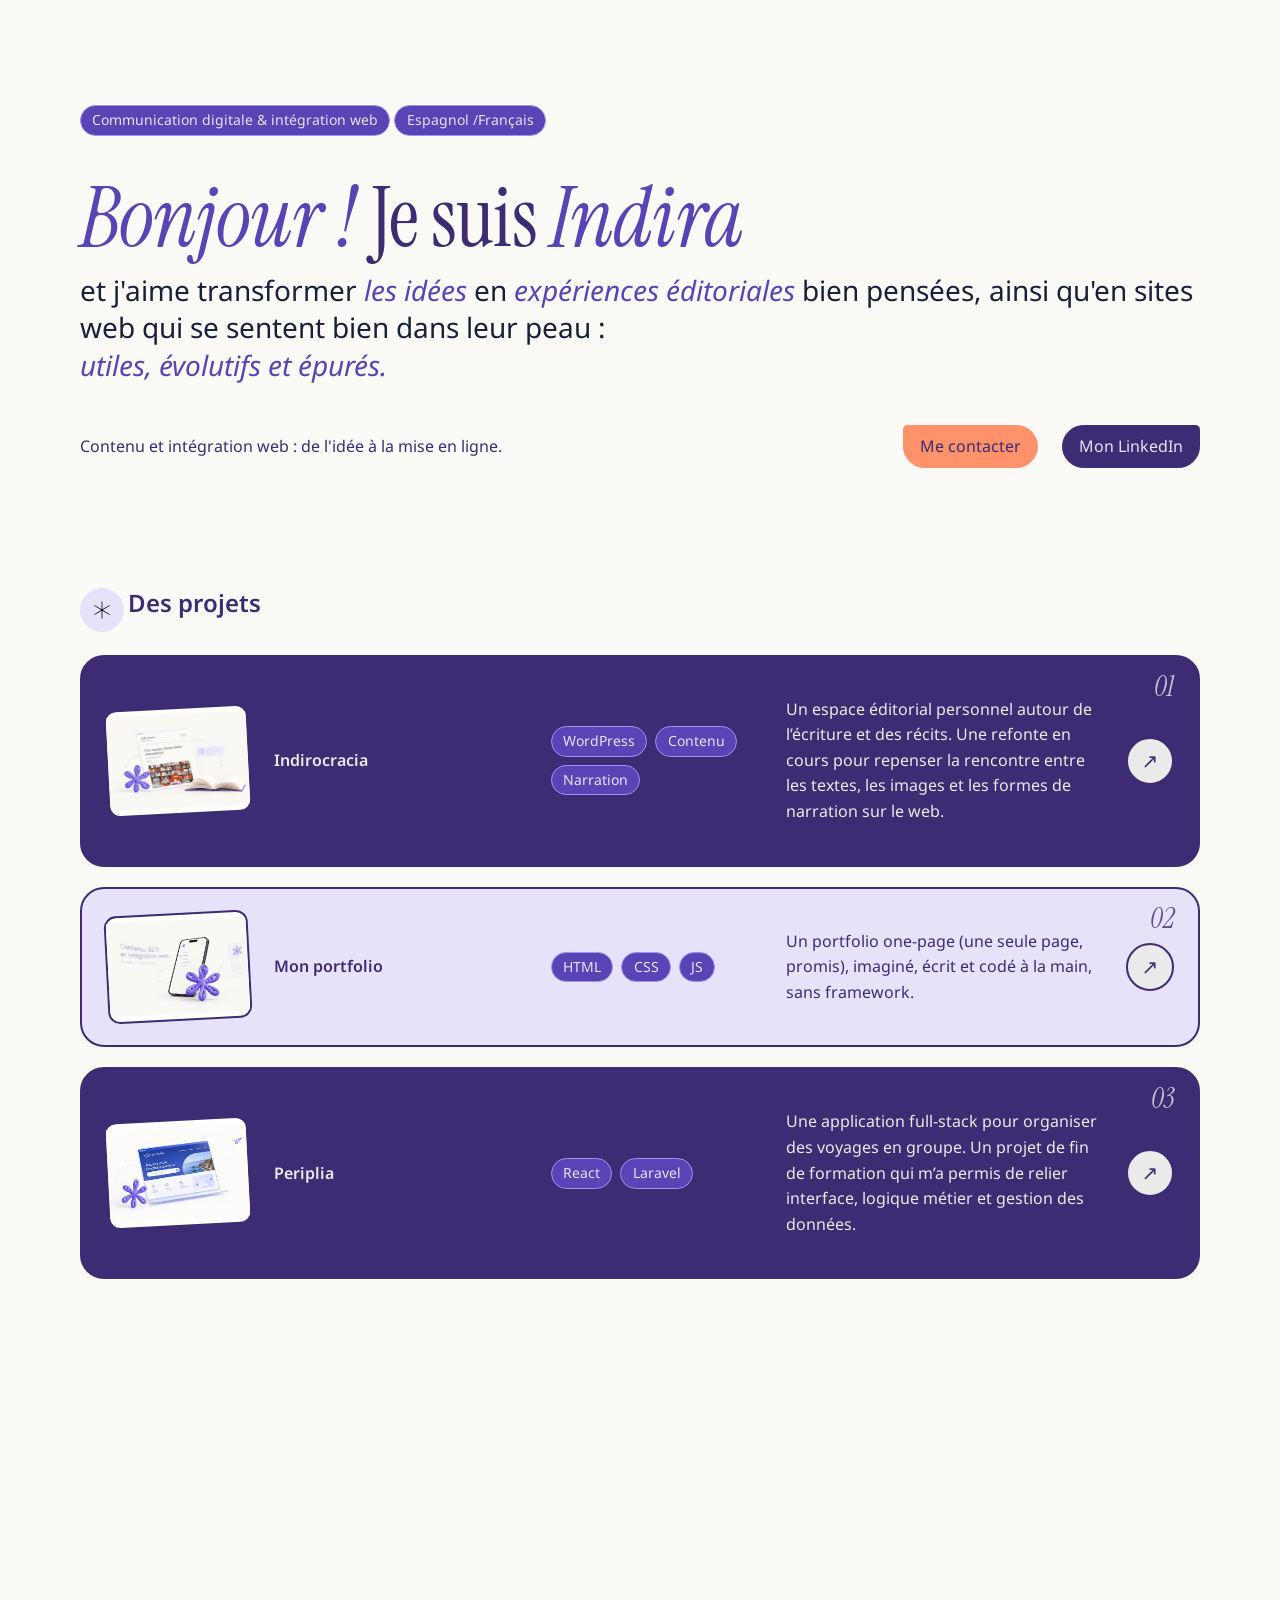
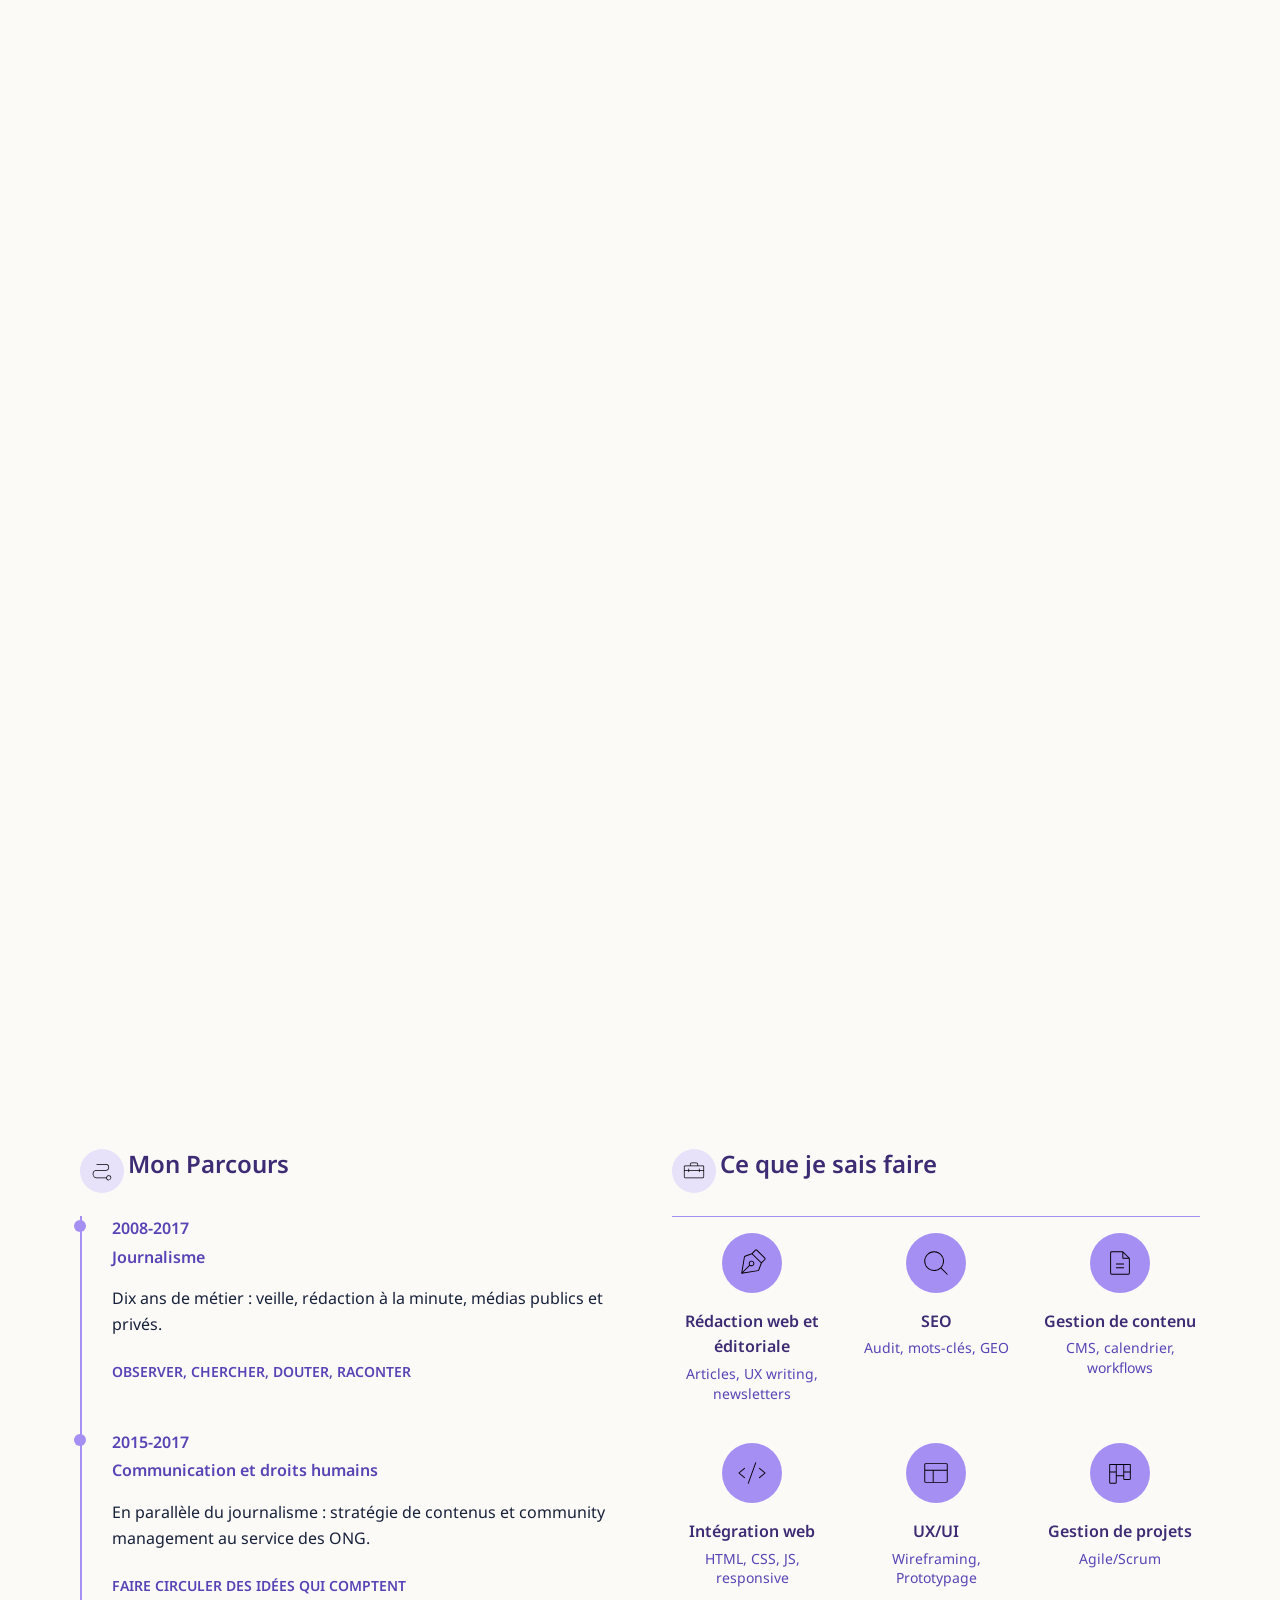
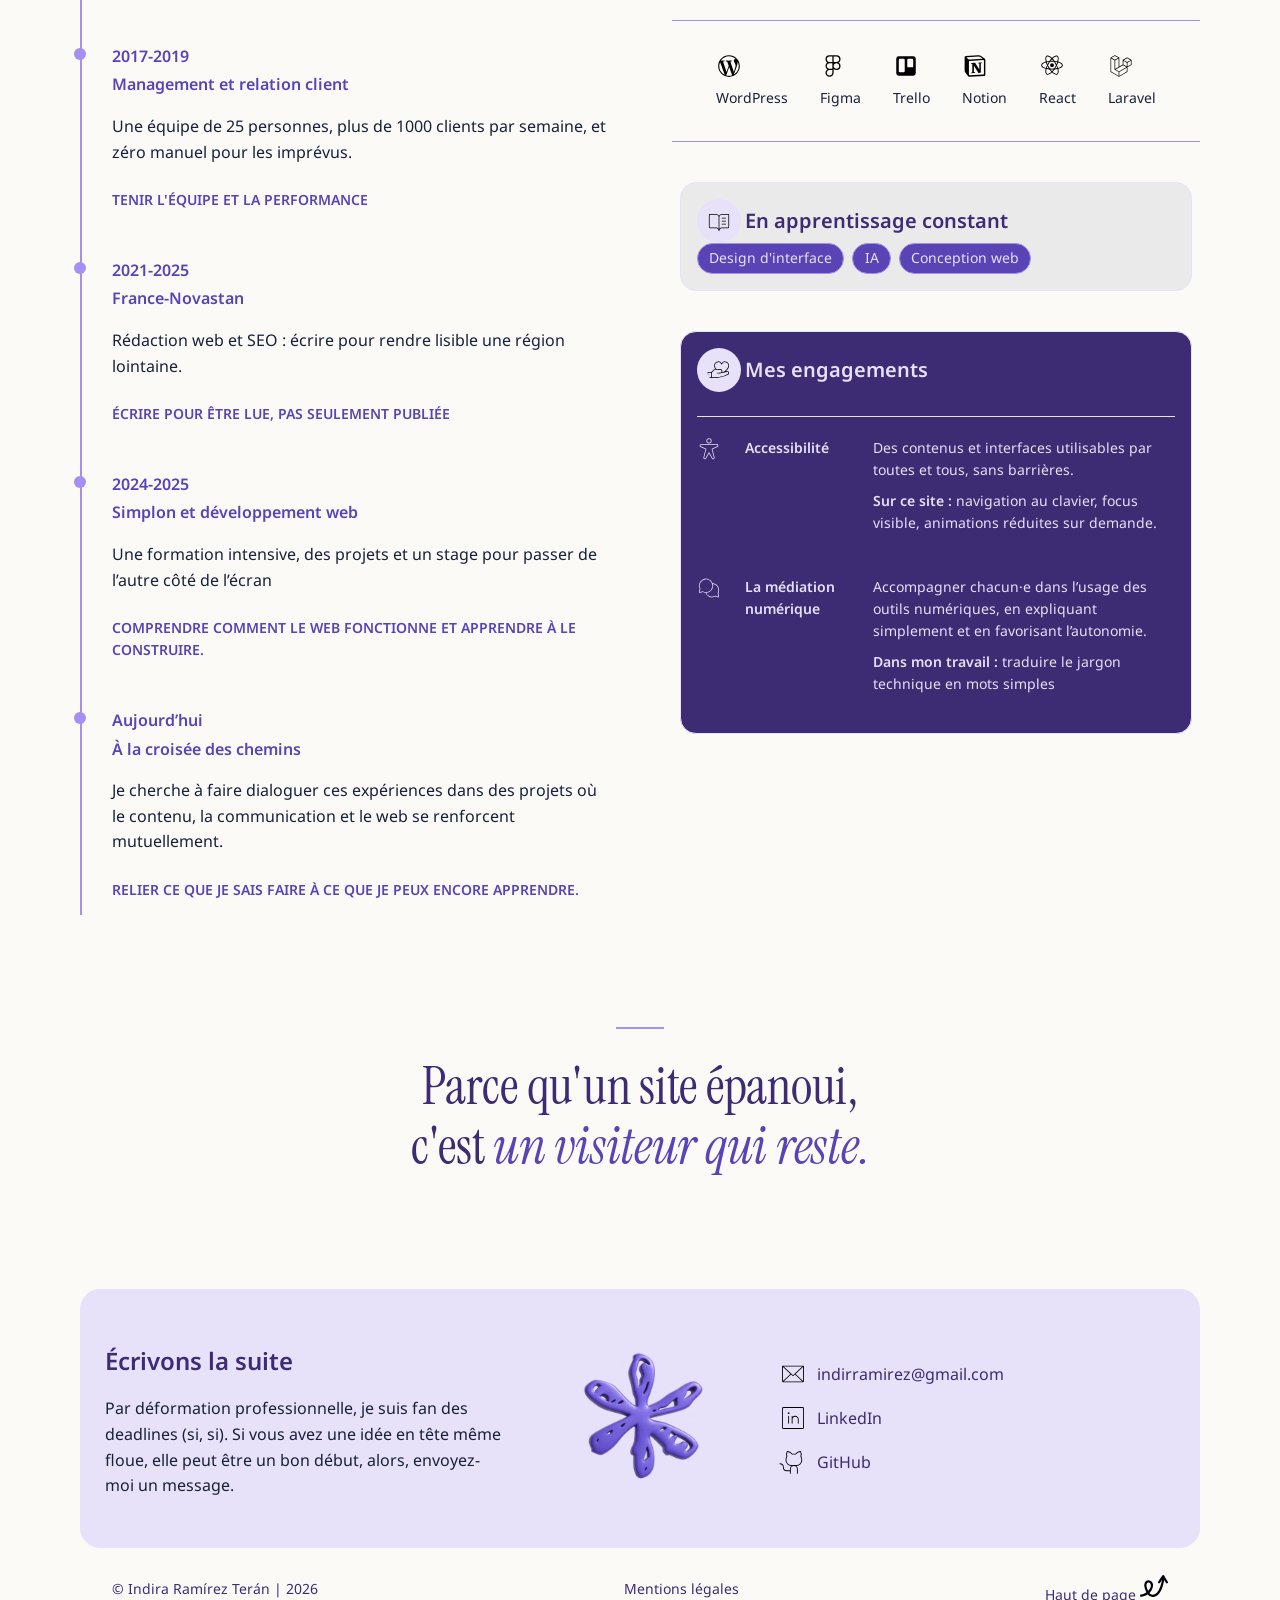
==== index.html @ 5dcb1e8c ":fix:hero content" ====
<!doctype html>
<html lang="fr">
  <head>
    <meta charset="UTF-8" />
    <meta name="viewport" content="width=device-width, initial-scale=1.0" />
    <meta
      name="description"
      content="Indira Ramírez Terán — rédactrice web, SEO et intégration web. Contenu, communication digitale et sites accessibles, en français et espagnol."
    />
    <link
      rel="canonical"
      href="https://indiramirez.fr/"
    />
    <meta property="og:type" content="website" />
    <meta property="og:site_name" content="Indira Ramírez Terán" />
    <meta property="og:title" content="Indira Ramírez Terán - Portfolio" />
    <meta
      property="og:description"
      content="Contenu et intégration web, de l'idée à la mise en ligne"
    />
    <meta
      property="og:url"
      content="https://indiramirez.fr/"/>
    <title>Indira Ramírez Terán — Contenu web, SEO et intégration</title>
    <link rel="icon" href="assets/images/favicon.png" type="image/png" />
    <link rel="stylesheet" href="css/style.css" />
    <link rel="preload" href="assets/font/instrument-serif/instrument-serif-latin-regular.woff2" as="font" type="font/woff2" crossorigin />
    <meta
      property="og:image"
      content="https://indiramirez.fr/assets/images/og-image.png"
    />
    <meta property="og:image:width" content="1200" />
    <meta property="og:image:height" content="630" />
    <meta name="twitter:card" content="summary_large_image" />
    <meta property="og:locale" content="fr_FR"/>
    <meta name="twitter:title" content="Indira Ramírez Terán - Portfolio" />
    <meta name="color-scheme" content="light dark" />
    <script type="application/ld+json">
      {
        "@context": "https://schema.org",
        "@type": "Person", 
        "name": "Indira Ramírez Terán", 
        "url": "https://indiramirez.fr/",
        "jobTitle": "Communication digitale, intégration web", 
        "knowsLanguage": ["fr", "es", "en"],
        "sameAs":[ "https://www.linkedin.com/in/indira-ramirez-teran/",
          "https://github.com/Inditxtlab"
        ]
      }
    </script>
    <script>
      document.documentElement.classList.add("js");
      try {
        var t = localStorage.getItem("theme");
        if (
          t === "dark" ||
          (!t && matchMedia("(prefers-color-scheme: dark)").matches)
        ) {
          document.documentElement.setAttribute("data-theme", "dark");
        }
      } catch (e) {}
    </script>
  </head>
  <body id="body">
    <div class="scroll-progress" aria-hidden="true"></div>
    <header class="site-header" id="accueil">
      <a class="site-header__name" href="#accueil">
        <img
          class="site-header__avatar"
          src="assets/images/photoprofil.webp"
          alt=""
          width="48"
          height="48"
        />
        <span class="site-header__brand">Indira Ramírez Terán</span></a
      >
      <nav class="main-nav" aria-label="Navigation principale">
        <ul class="main-nav__list">
          <li><a href="#projects">Projets</a></li>
          <li><a href="#apropos">À propos</a></li>
          <li><a href="#parcours">Parcours</a></li>
          <li><a href="#contact">Contact</a></li>
          <li>
            <a
              class="btn-outline"
              href="assets/documents/indiraramirezterancv.pdf"
              download
              >Télécharger mon CV</a
            >
          </li>
          <li>
            <button
              id="theme-toggle"
              class="btn-outline"
              aria-label="Passer au mode sombre"
            >
              🌙
            </button>
          </li>
        </ul>
      </nav>
    </header>
    <main>
      <section class="hero">
        <span class="tag">Communication digitale &amp; intégration web</span>
        <span class="tag"> Espagnol /Français</span>
        <h1 class="hero__title">
  <span class="hero__name"><span class="relief">Bonjour&nbsp;!</span> Je suis
  <span class="relief">Indira</span></span><span class="hero__rest"> et j'aime transformer
  <span class="relief">les idées</span> en
  <span class="relief">expériences éditoriales</span> bien pensées,
  ainsi qu'en sites web qui se sentent bien dans leur peau&nbsp;: <br />
  <span class="relief">utiles, évolutifs et épurés.</span></span>
</h1>
        <div class="hero__intro">
          <div class="hero__texts">
           <p class="hero__subtitle">
            Contenu et intégration web : de l'idée à la mise en ligne.</p>
           </div>
          <div class="btn-block">
            <a class="btn-outline" href="#contact">Me contacter</a>
            <a
              class="btn-primary"
              href="https://www.linkedin.com/in/indira-ramirez-teran/"
              target="_blank"
              rel="noopener"
              aria-label="Me contacter sur LinkedIn"
              >Mon LinkedIn</a>
              </div>
        </div>
      </section>
      <section id="projects" class="projects">
        <div class="section-heading">
          <img class="icon" src="assets/icons/asterisk-thin.svg" alt="" />
          <h2 class="project-title">Des projets</h2>
        </div>
        <ol class="project-list">
          <li class="project-row">
            <img
              class="project-row__image"
              src="assets/images/img_project.webp"
              alt="Page d'accueil d'Indirocracia"
              width="320"
              height="240"
              loading="lazy"
            />
            <h3 class="project-row__title">Indirocracia</h3>
            <div class="tag-list">
              <span class="tag">WordPress</span> <span class="tag">Contenu</span
              ><span class="tag">Narration</span>
            </div>
            <p class="project-row__text">
             Un espace éditorial personnel autour de l’écriture et des récits. Une refonte en cours pour repenser la rencontre entre les textes, les images et les formes de narration sur le web.
            </p>
            <a
              class="project-row__link"
              href="https://indirocracia.wordpress.com/"
              target="_blank"
              rel="noopener"
              aria-label="Visiter le blog Indirocracia dans un nouvel onglet"
              title="Visiter le blog Indirocracia"
              >↗</a
            >
          </li>
          <li class="project-row">
            <img
              class="project-row__image"
              src="assets/images/monportfolio.webp"
              alt="Page d'accueil de mon portfolio"
              width="320"
              height="240"
              loading="lazy"
            />
            <h3 class="project-row__title">
              Mon portfolio
            </h3>

            <div class="tag-list">
              <span class="tag">HTML</span>
              <span class="tag">CSS</span>
              <span class="tag">JS</span>
            </div>
            <p class="project-row__text">
            Un portfolio one-page (une seule page, promis), imaginé, écrit et codé à la main, sans framework.
            </p>
            <a
              class="project-row__link"
              href="https://github.com/Inditxtlab/txtlab-portfolio"
              target="_blank"
              rel="noopener"
              aria-label="Voir le code du projet Mon portfolio"
              title="Voir code"
              >↗</a
            >
          </li>
          <li class="project-row">
            <img
              class="project-row__image"
              src="assets/images/periplia.webp"
              alt="Projet fullstack : Periplia, gestion de voyages en groupe"
              width="320"
              height="240"
              loading="lazy"
            />
            <h3 class="project-row__title">Periplia</h3>
            <div class="tag-list">
              <span class="tag">React</span><span class="tag">Laravel</span>
            </div>
            <p class="project-row__text">
  Une application full-stack pour organiser des voyages en groupe. Un projet de fin de formation qui m’a permis de relier interface, logique métier et gestion des données.
            </p>
            <a
              class="project-row__link"
              href="https://github.com/Inditxtlab/periplia_projet"
              target="_blank"
              rel="noopener"
              aria-label="Voir le code du projet Periplia"
              title="Voir code"
              >↗</a
            >
          </li>
        </ol>
      </section>
<section id="apropos" class="about" aria-labelledby="about-title">
  <div class="about__sticky">
    <div class="about-text">
      <h2 class="about__title" id="about-title">
        Je fais le <span class="about__accent">pont</span> entre le contenu
        et la tech
      </h2>
      <p>
        De formation journaliste, après la rédaction et la communication, je
        me suis formée au développement web pour comprendre ce qui se passe
        derrière l'écran. Aujourd'hui, je m'occupe de tout ce qui vit en
        ligne dans votre projet : texte, pages, calendrier, publication.
      </p>
      <p>Bref, écrire clair, construire propre, rendre accessible.</p>
      <p>
        L'espagnol est ma langue maternelle, je rédige et travaille aussi en
        français et j'ai une compréhension professionnelle de l'anglais.
      </p>
      <span class="tag">Disponible en CDI, CDD ou en freelance</span>
    </div>

    <div class="about__media">
      <img
        src="assets/images/aboutphoto.webp"
        alt="Indira Ramírez Terán"
      />
    </div>
  </div>
</section>
      <div class="resume-layout">
        <section id="parcours" class="resume">
          <div class="section-heading">
            <img class="icon" src="assets/icons/path-thin.svg" alt="" />
            <h2 class="resume-title">Mon Parcours</h2>
          </div>
          <div class="timeline">
            <article class="timeline__item">
              <span class="timeline__date">2008-2017</span>
              <h3>Journalisme</h3>
              <p>
                Dix ans de métier : veille, rédaction à la minute, médias
                publics et privés.
              </p>
              <p class="timeline__summary">
                Observer, chercher, douter, raconter
              </p>
            </article>
            <article class="timeline__item">
              <span class="timeline__date">2015-2017</span>
              <h3>Communication et droits humains</h3>
              <p>
                En parallèle du journalisme : stratégie de contenus et community
                management au service des ONG.
              </p>
              <p class="timeline__summary">
                Faire circuler des idées qui comptent
              </p>
            </article>
            <article class="timeline__item">
              <span class="timeline__date">2017-2019</span>
              <h3>Management et relation client</h3>
              <p>
                Une équipe de 25 personnes, plus de 1000 clients par semaine, et
                zéro manuel pour les imprévus.
              </p>
              <p class="timeline__summary">Tenir l'équipe et la performance</p>
            </article>
            <article class="timeline__item">
              <span class="timeline__date">2021-2025</span>
              <h3>France-Novastan</h3>
              <p>
                Rédaction web et SEO : écrire pour rendre lisible une région
                lointaine.
              </p>
              <p class="timeline__summary">
                Écrire pour être lue, pas seulement publiée
              </p>
            </article>
            <article class="timeline__item">
              <span class="timeline__date">2024-2025</span>
              <h3>Simplon et développement web</h3>
              <p> Une formation intensive, des projets et un stage pour passer de l’autre côté de l’écran </p>
              <p class="timeline__summary">
               Comprendre comment le web fonctionne et apprendre à le construire.
              </p>
            </article>
            <article class="timeline__item">
              <span class="timeline__date">Aujourd’hui</span>
              <h3>À la croisée des chemins</h3>
              <p>
               Je cherche à faire dialoguer ces expériences dans des projets où le contenu, la communication et le web se renforcent mutuellement.
              </p>
              <p class="timeline__summary">
              Relier ce que je sais faire à ce que je peux encore apprendre.
              </p>
            </article>
          </div>
        </section>
        <section class="skills">
          <div class="section-heading">
            <img class="icon" src="assets/icons/toolbox-thin.svg" alt="" />
            <h2 class="skills-title">Ce que je sais faire</h2>
          </div>
          <div class="skills__grid">
            <div class="skill">
              <div class="skill__icon">
                <img src="assets/icons/pen-nib-thin.svg" alt="" />
              </div>
              <h3>Rédaction web et éditoriale</h3>
              <p class="skill__desc">Articles, UX writing, newsletters</p>
            </div>
            <div class="skill">
              <div class="skill__icon">
                <img src="assets/icons/magnifying-glass-thin.svg" alt="" />
              </div>
              <h3>SEO</h3>
              <p class="skill__desc">Audit, mots-clés, GEO</p>
            </div>
            <div class="skill">
              <div class="skill__icon">
                <img src="assets/icons/file-text-thin.svg" alt="" />
              </div>
              <h3>Gestion de contenu</h3>
              <p class="skill__desc">CMS, calendrier, workflows</p>
            </div>
            <div class="skill">
              <div class="skill__icon">
                <img src="assets/icons/code-thin.svg" alt="" />
              </div>
              <h3>Intégration web</h3>
              <p class="skill__desc">HTML, CSS, JS, responsive</p>
            </div>
            <div class="skill">
              <div class="skill__icon">
                <img src="assets/icons/layout-thin.svg" alt="" />
              </div>
              <h3>UX/UI</h3>
              <p class="skill__desc">Wireframing, Prototypage</p>
            </div>
            <div class="skill">
              <div class="skill__icon">
                <img src="assets/icons/kanban-thin.svg" alt="" />
              </div>
              <h3>Gestion de projets</h3>
              <p class="skill__desc">Agile/Scrum</p>
            </div>
          </div>
          <div class="tools-box">
            <div class="tool">
              <img src="assets/icons/bxl--wordpress.svg" alt="" />WordPress
            </div>
            <div class="tool">
              <img src="assets/icons/bxl--figma.svg" alt="" />Figma
            </div>
            <div class="tool">
              <img src="assets/icons/bxl--trello.svg" alt="" />Trello
            </div>
            <div class="tool">
              <img src="assets/icons/bxl--notion.svg" alt="" />Notion
            </div>
            <div class="tool">
              <img src="assets/icons/bxl--react.svg" alt="" />React
            </div>
            <div class="tool">
              <img src="assets/icons/bxl--laravel.svg" alt="" />Laravel
            </div>
          </div>
          <div class="commitment-section">
            <div class="card-neutral">
              <div class="section-heading">
                <img
                  class="icon"
                  src="assets/icons/book-open-text-thin.svg"
                  alt=""
                />
                <h3>En apprentissage constant</h3>
              </div>
              <div class="tag-list">
                <span class="tag">Design d'interface</span>
                <span class="tag">IA</span>
                <span class="tag">Conception web</span>
              </div>
            </div>
            <div class="card-accent">
              <div class="section-heading">
                <img
                  class="icon"
                  src="assets/icons/hand-heart-thin.svg"
                  alt=""
                />
                <h3 class="commitments-title">Mes engagements</h3>
              </div>
              <ul class="commitments__list">
                <li class="commitment">
                  <span
                    class="commitment__icon commitment__icon--accessibility"
                    aria-hidden="true"
                  ></span>
                  <h4 class="commitment__title">Accessibilité</h4>
                  <div class="commitment__body">
                    <p class="commitment__text">
                      Des contenus et interfaces utilisables par toutes et tous,
                      sans barrières.
                    </p>
                    <p class="commitment__proof">
                      <strong>Sur ce site :</strong> navigation au clavier,
                      focus visible, animations réduites sur demande.
                    </p>
                  </div>
                </li>

                <li class="commitment">
                  <span
                    class="commitment__icon commitment__icon--mediation"
                    aria-hidden="true"
                  ></span>
                  <h4 class="commitment__title">La médiation numérique</h4>
                  <div class="commitment__body">
                    <p class="commitment__text">
                      Accompagner chacun·e dans l’usage des outils numériques,
                      en expliquant simplement et en favorisant l’autonomie.
                    </p>
                    <p class="commitment__proof">
                      <strong>Dans mon travail :</strong> traduire le jargon
                      technique en mots simples
                    </p>
                  </div>
                </li>
              </ul>
            </div>
          </div>
        </section>
      </div>
      <section class="closing" aria-label="Conviction">
  <p class="closing__quote">
    Parce qu'un site épanoui, c'est
    <em class="relief">un visiteur qui reste.</em>
  </p>
</section>
      <section id="contact" class="contact">
        <div class="contact__intro">
          <h2 class="contact__title">Écrivons la suite</h2>
          <p class="contact__description">
            Par déformation professionnelle, je suis fan des deadlines (si, si). Si vous avez une idée en tête même floue, elle peut être un bon début, alors, envoyez-moi un message.
          </p>
        </div>
   <div class="logo-wrapper">
  <img src="assets/images/logo3d.webp" alt="Indira Ramírez Terán" class="main-logo" />
  <div class="skill-tag tag-1">😀</div>
  <div class="skill-tag tag-2">✨</div>
  <div class="skill-tag tag-3">🧶</div>
  <div class="skill-tag tag-4">📚</div>
  <div class="skill-tag tag-5">🌞</div>
  <div class="skill-tag tag-6">✍🏽</div>
</div>
        <ul class="contact__links social-links">
          <li class="social-links__item">
            <img class="icon" src="assets/icons/envelope-thin.svg" alt="" /><a
              href="mailto:indirramirez@gmail.com"
              >indirramirez@gmail.com</a
            >
          </li>
          <li class="social-links__item">
            <img
              class="icon"
              src="assets/icons/linkedin-logo-thin.svg"
              alt=""
            /><a
              href="https://www.linkedin.com/in/indira-ramirez-teran/"
              target="_blank"
              rel="noopener"
              >LinkedIn</a
            >
          </li>
          <li class="social-links__item">
            <img
              class="icon"
              src="assets/icons/github-logo-thin.svg"
              alt=""
            /><a
              href="https://github.com/Inditxtlab"
              target="_blank"
              rel="noopener"
              >GitHub</a
            >
          </li>
        </ul>
      </section>
    </main>
    <footer class="site-footer">
      <p class="site-footer__copyright">
        © Indira Ramírez Terán | <span id="year">2026</span>
      </p>
      <a
        class="site-footer__copyright site-footer__legal"
        href="#mentions-modal"
        data-open-mentions
        >Mentions légales</a
      >
      <a href="#body" class="site-footer__top-link">
        <span class="back-to-top__text">Haut de page</span>
        <img class="icon" src="assets/icons/undraw_fun-arrow.svg" alt="" />
      </a>
    </footer>
    <div
      id="mentions-modal"
      class="modal"
      hidden
      role="dialog"
      aria-modal="true"
      aria-labelledby="mentions-title"
    >
      <div class="modal__content">
        <h2 id="mentions-title">Mentions légales</h2>
        <p><strong>Éditeur :</strong> Indira Ramírez Terán</p>
        <p><strong>Contact :</strong> indirramirez@gmail.com</p>
        <p>
          <strong>Hébergement :</strong> GitHub Pages (GitHub Inc., 88 Colin P.
          Kelly Jr Street, San Francisco, CA 94107, États-Unis)
        </p>
        <p>
          <strong>Données personnelles :</strong> ce site ne collecte aucune
          donnée personnelle. Si vous m'écrivez par e-mail, votre adresse est
          utilisée uniquement pour vous répondre.
        </p>
        <p>
          <strong>Cookies :</strong> Ce site n'utilise pas de cookies de suivi.
        </p>
        <p>
          <strong>Stockage local :</strong> le bouton de mode sombre enregistre
          votre préférence d'affichage (clair ou sombre) dans le stockage local
          de votre navigateur. Cette information reste sur votre appareil, n'est
          jamais transmise et ne sert à aucun suivi.
        </p>
        <button id="mentions-close" class="btn-outline">Fermer</button>
      </div>
    </div>
    <script src="js/main.js" defer></script>
  </body>
</html>
---- css/style.css ----
@font-face {
  font-family: "Noto Sans";
  src: url("../assets/font/noto-sans-v42-latin/noto-sans-v42-latin-regular.woff2")
    format("woff2");
  font-weight: 400;
  font-style: normal;
  font-display: swap;
}
@font-face {
  font-family: "Noto Sans";
  src: url("../assets/font/noto-sans-v42-latin/noto-sans-v42-latin-600.woff2")
    format("woff2");
  font-weight: 600;
  font-style: normal;
  font-display: swap;
}

@font-face {
  font-family: "Noto Sans";
  src: url("../assets/font/noto-sans-v42-latin-italic/noto-sans-v42-latin-italic.woff2")
    format("woff2");
  font-weight: 400;
  font-style: italic;
  font-display: swap;
}

@font-face {
  font-family: "Instrument Serif";
  src: url("../assets/font/instrument-serif/instrument-serif-latin-regular.woff2") format("woff2");
  font-weight: 400;
  font-style: normal;
  font-display: swap;
}
@font-face {
  font-family: "Instrument Serif";
  src: url("../assets/font/instrument-serif/instrument-serif-latin-italic.woff2") format("woff2");
  font-weight: 400;
  font-style: italic;
  font-display: swap;
}
:root {
  --violet-900: #3d2b73;
  --violet-700: #5a43b5;
  --violet-500: #a58ff2;
  --violet-100: #e8e1fa;
  --bg: #fbfaf7;
  --text: #17213a;
  --grey: #eaeaea;
  --radius: 10px;
  --shadow: 0 8px 24px rgb(61 43 115 / 0.15);
  --font-main: "Noto Sans", system-ui, sans-serif;
}
:root {
  color-scheme: light;
}
[data-theme="dark"] {
  color-scheme: dark;
}
*,
*::before,
*::after {
  box-sizing: border-box;
}

h2 {
  font-size: clamp(1.25rem, 2.5vw, 1.5rem);
  color: var(--violet-900);
}

h3 {
  font-size: clamp(1.5rem, 2.5vw, 1.75rem);
  color: var(--violet-900);
}
p {
  font-size: 1rem;
}

@media (prefers-reduced-motion: reduce) {
  html {
    scroll-behavior: auto;
  }
  *,
  *::before,
  *::after {
    animation-duration: 0.01ms !important;
    animation-iteration-count: 1 !important;
    transition-duration: 0.01ms !important;
    transition-delay: 0ms !important;
  }
  .hero,
  .project-row,
  .timeline__item,
  .card-neutral,
  .card-accent {
    opacity: 1 !important;
    transform: none !important;
  }
}
a:focus-visible,
button:focus-visible,
input:focus-visible,
textarea:focus-visible {
  outline: 2px solid var(--violet-900);
  outline-offset: 3px;
}
body {
  margin: 0;
  width: min(100% - 2rem, 70rem);
  margin-inline: auto;
  font-family: var(--font-main);
  background: var(--bg);
  color: var(--text);
  line-height: 1.6;
}
.scroll-progress {
  position: fixed;
  top: 0;
  left: 0;
  width: 100%;
  height: 3px;
  background: var(--violet-500);
  transform-origin: left;
  transform: scaleX(0);
  z-index: 1001;
}

@media (prefers-reduced-motion: reduce) {
  .scroll-progress {
    display: none;
  }
}

h1,
h2,
h3 {
  font-family: var(--font-main);
}

.site-header {
  display: flex;
  flex-wrap: wrap;
  gap: 0.5rem;
  justify-content: space-between;
  align-items: center;
  padding-bottom: 1.5rem;
  border-bottom: var(--violet-500) solid 0.5px;
  position: sticky;
  top: 0;
  z-index: 10;
  background: var(--bg);
  transition: transform 0.2s ease;
}

.site-header__name {
  padding-top: 0.5rem;
  display: flex;
  align-items: center;
  gap: 0.5rem;
  text-decoration: none;
}
.site-header__name img {
  height: 48px;
  width: 48px;
  border-radius: 50%;
  border: var(--violet-500) solid 1px;
  object-fit: cover;
}

.site-header__brand {
  font-size: 1rem;
  color: var(--violet-900);
  font-weight: 600;
  margin: 0;
}

.site-header--hidden {
  transform: translateY(-100%);
}
html {
  scroll-padding-top: 6rem;
}

@media (max-width: 55rem), (hover: none) {
  .site-header--hidden {
    transform: none;
  }
}

.main-nav__list {
  display: flex;
  flex-wrap: wrap;
  align-items: center;
  gap: 1.5rem;
  list-style: none;
  padding: 0;
  margin: 0;
}
.main-nav__list a {
  color: var(--violet-900);
  text-decoration: none;
  transition: opacity 0.2s ease;
}
.main-nav__list a:not(.btn-outline):hover {
  color: var(--violet-500);
  opacity: 0.7;
}

.btn-outline {
  display: inline-block;
  background: transparent;
  color: var(--violet-900);
  border: var(--violet-900) solid 1px;
  border-radius: 10px 50px 50px;
  padding: 0.5rem 1rem;
  cursor: pointer;
  transition:
    transform 0.25s ease,
    background-color 0.25s ease,
    color 0.25s ease;
  text-decoration: none;
}

.btn-outline:hover {
  background-color: var(--violet-500);
  color: var(--text);
  transform: translateY(-2px);
}

@media (max-width: 55rem) {
  .site-header {
    position: static;
  }
  .main-nav__list a {
    padding-block: 0.5rem;
  }

  html {
    scroll-padding-top: 1rem;
  }
}

.hero__name {
  display: block;
  font-family: "Instrument Serif", Georgia, "Times New Roman", serif;
  font-weight: 400;
  font-size: clamp(2.75rem, 8.5vw, 5.25rem);
  line-height: 1;
  letter-spacing: -0.01em;
  color: var(--violet-900);
  margin-bottom: 0.75rem;
}
[data-theme="dark"] .hero__name {
  color: var(--heading);
}
.hero__rest {
  display: block;
  font-size: clamp(1.25rem, 2.6vw, 1.75rem);
  line-height: 1.35;
}
.hero .tag {
  display: inline-block;
  margin-top: 1.5rem;
}
.hero__title {
  font-size: clamp(1.7rem, 4vw, 3rem);
  line-height: 1.2;
  font-weight: 400;
}

.relief {
  font-style: italic;
  color: var(--violet-700);
}
.relief:hover {
  font-style: normal;
  background: linear-gradient(transparent 60%, var(--violet-100) 60%);
}

.relief__sub {
  font-style: normal;
  color: var(--violet-900);
}
.relief__sub:hover {
  background: linear-gradient(transparent 60%, var(--violet-100) 60%);
}
.hero__lead {
  margin: 0 0 0.5rem;
  font-size: 1.125rem;
}
.hero__subtitle {
  font-size: 1rem;
  color: var(--violet-900);
  padding-bottom: 0;
  margin: 0;
}
.hero__intro {
  display: flex;
  flex-wrap: wrap;
  justify-content: space-between;
  align-items: center;
  gap: 1rem;
  margin-bottom: 2.5rem;
}

.btn-primary {
  display: inline-block;
  padding: 0.5rem 1rem;
  background: var(--violet-900);
  color: var(--violet-100);
  border: 1px solid var(--violet-900);
  border-radius: 50px 10px 50px 50px;
  text-decoration: none;
  transition:
    transform 0.25s ease,
    background-color 0.25s ease,
    color 0.25s ease;
}
.btn-primary:hover {
  background: var(--violet-700);
  transform: translateY(-2px);
}

.btn-block {
  display: flex;
  flex-wrap: wrap;
  justify-content: space-between;
  gap: 1.5rem;
}
/*SECTION PROJETS*/
.projects {
  margin-top: 6rem;
}
.project-list {
  margin: 0;
  padding: 0;
  list-style: none;
  display: grid;
  gap: 1.25rem;
  counter-reset: project;
}
.project-row {
  transition:
    opacity 550ms ease,
    transform 550ms cubic-bezier(0.22, 1, 0.36, 1);
  counter-increment: project;
  position: relative;
  display: grid;
  grid-template-columns: 9rem 1.2fr 1fr 1.5fr 3rem;
  grid-template-areas: "image title tags text link";
  gap: 1.5rem;
  align-items: center;
  padding: 1.5rem;
  border: 2px solid var(--violet-900);
  border-radius: 1.5rem;
  background: var(--violet-100);
  color: var(--violet-900);
}
.js .project-row {
  opacity: 0;
  transform: translateY(14px);
}
.project-row::before {
  content: counter(project, decimal-leading-zero);
  position: absolute;
  top: 0.5rem;
  right: 1.5rem;
  font-family: "Instrument serif";
  font-style: italic;
  font-size: 1.75rem;
  opacity: 0.8;
}

.project-row:nth-child(odd) {
  background: var(--violet-900);
  color: var(--grey);
}

.project-row.is-visible {
    opacity: 1;
  transform: translateY(0);
}

.project-row.is-visible:hover {
    transform: translateY(-2px);
  transition:
    opacity 550ms ease,
    transform 200ms ease;
}
.project-row:focus-within {
  outline: 2px solid var(--violet-900);
  outline-offset: 3px;
}
.project-row__image {
  grid-area: image;
  width: 100%;
  height: auto;
  aspect-ratio: 4 / 3;
  object-fit: contain;
  border: 2px solid var(--violet-900);
  border-radius: 12px;
  background: #fff;
  transform: rotate(-3deg);
  transition: transform 0.2s ease;
}
.project-row__title {
  grid-area: title;
  margin: 0;
  color: inherit;
  font-size: 1rem;
}
.project-row .tag-list {
  grid-area: tags;
}
.project-row__text {
  grid-area: text;
}
.project-row__link {
  grid-area: link;
}
.project-row:hover .project-row__image {
  transform: rotate(0) scale(1.03);
}
.tag-list {
  display: flex;
  flex-wrap: wrap;
  gap: 0.5rem;
}
.tag {
  background-color: var(--violet-700);
  color: var(--violet-100);
  border: 1px solid var(--violet-500);
  font-size: 0.875rem;
  padding: 0.2rem 0.7rem;
  border-radius: 999px;
}
.project-row__link {
  display: grid;
  place-items: center;
  width: 3rem;
  height: 3rem;
  border: 2px solid var(--violet-900);
  border-radius: 50%;
  background: var(--grey);
  color: var(--violet-900);
  font-size: 1.25rem;
  text-decoration: none;
  transition: background-color 0.2s ease;
}
.project-row:hover .project-row__link {
  background: var(--violet-500);
}
.project-row__link::after {
  content: "";
  position: absolute;
  inset: 0;
  border-radius: inherit;
}
.project-row {
  cursor: pointer;
}
@media (max-width: 55rem) {
  .project-row {
    grid-template-columns: 1fr auto;
    grid-template-areas:
      "image image"
      "title link"
      "tags  tags"
      "text  text";
    gap: 0.75rem 1rem;
    align-items: start;
  }

  .project-row__image {
    width: 100%;
    aspect-ratio: 16 / 10;
    object-fit: cover;
    transform: none;
  }

  .project-row:hover .project-row__image {
    transform: none;
  }
}

/*SECTION A PROPOS*/
.about {
  margin-top: 4rem;
  height: 150vh;
  position: relative;
}

.about__sticky {
  position: sticky;
  top: 0;
  height: 100vh;
  display: flex;
  justify-content: space-between;
  align-items: center;
  gap: 3rem;
  padding: 0 5vw;
  box-sizing: border-box;
}

.about-text {
  flex: 1;
  max-width: 560px;
}

.about__title {
  margin-top: 0;
  font-size: clamp(1.5rem, 3vw, 2.1rem);
  color: var(--violet-900);
}

.about__accent {
  text-decoration: underline;
  text-decoration-color: var(--violet-500);
  text-decoration-thickness: 4px;
  text-underline-offset: 0.2em;
}

.about-text p {
  margin-top: 0;
  margin-bottom: 0.8rem;
  font-size: clamp(0.95rem, 1.3vw, 1.1rem);
  line-height: 1.5;
  font-weight: 400;
}

.about .tag {
  display: inline-block;
}

.about__media img {
  display: block;
  max-height: 55vh;
  width: 100%;
  max-width: 100%;
  width: auto;
  height: auto;
}

.js .about-text > *,
.js .about__media {
  opacity: 0;
  will-change: transform, opacity;
}

@media (max-width: 768px) {
  .about__sticky {
    flex-direction: column;
    justify-content: center;
    gap: 1.5rem;
  }
  .about__media{
    width: 100%;
  }
  .about__media img {
    display: block;
    width: 100%;
    max-width: 100%;
    height: auto;
    object-fit: cover;
}
}
/* SECTION PARCOURS */

/*Parcours*/

.timeline {
  border-left: 2px solid var(--violet-500);
  padding-left: 2rem;
  display: flex;
  flex-direction: column;
  gap: 2rem;
}
.timeline {
  position: relative;
  border-left: none;
  padding-left: 2rem;
  display: flex;
  flex-direction: column;
  gap: 2rem;
}

/* Ligne verticale qui se dessine */
.timeline::before {
  content: "";
  position: absolute;
  top: 0;
  bottom: 0;
  left: 0;
  width: 2px;
  background: var(--violet-500);
  transform-origin: top;
  transition: transform 1.2s cubic-bezier(0.22, 1, 0.36, 1);
}

.js .timeline::before {
  transform: scaleY(0);
}

.timeline.is-visible::before {
  transform: scaleY(1);
}

.timeline__item {
  position: relative;
  transition:
    opacity 0.6s ease,
    transform 0.6s ease;
}

.js .timeline__item {
  opacity: 0;
  transform: translateY(30px);
}

.timeline__item.is-visible {
  opacity: 1;
  transform: translateY(0);
}
.timeline__item:hover {
  transform: translateX(4px);
}
.timeline__item::before {
  content: "";
  width: 12px;
  height: 12px;
  border-radius: 50%;
  background: var(--violet-500);
  position: absolute;
  left: calc(-2rem - 6px);
  transition:
    background-color 0.2s ease,
    transform 0.2s ease;
  top: 4px;
}

.timeline__item:hover::before {
  background-color: var(--violet-900);
  transform: scale(1.3);
}

.timeline__date {
  font-weight: 600;
  color: var(--violet-700);
  display: block;
}
.timeline__item h3 {
  margin: 0.2rem 0;
  color: var(--violet-700);
  font-size: 1rem;
}

.resume-layout {
  display: grid;
  grid-template-columns: repeat(auto-fit, minmax(20rem, 1fr));
  gap: 4rem;
  margin-top: 2rem;
}

.about__title,
.project-title,
.resume-title,
.skills-title {
  margin-bottom: 2rem;
}
.timeline__summary {
  font-size: 0.875rem;
  font-weight: 600;
  padding: 0.5rem 0 0;
  color: var(--violet-700);
  text-transform: uppercase;
}

.skills__grid {
  display: grid;
  grid-template-columns: repeat(auto-fit, minmax(8rem, 1fr));
  gap: 1.5rem;
  background-color: var(--bg);
  border-top: solid 1px var(--violet-500);
}

.skill {
  text-align: center;
  margin-top: 1rem;
  transition:
    opacity 0.5s ease,
    transform 0.5s ease;
}
.js .skill {
  opacity: 0;
  transform: translateY(16px);
}
.skill.is-visible {
  opacity: 1;
  transform: translateY(0);
}

@media (prefers-reduced-motion: reduce) {

  .js .timeline::before {
    transform: scaleY(1);
    transition: none;
  }
  .js .skill {
    opacity: 1;
    transform: none;
    transition: none;
  }
}

.skill__desc {
  font-size: 0.875rem;
  color: var(--violet-700);
  margin: 0.25rem 0 0;
  line-height: 1.4;
}

.skill__icon {
  width: 60px;
  height: 60px;
  padding: 0.3rem;
  background-color: var(--violet-500);
  border-radius: 50%;
  display: flex;
  align-items: center;
  justify-content: center;
  margin: 0 auto 1rem;
  transition:
    transform 0.2s ease,
    box-shadow 0.2s ease;
}
.skill__icon img {
  width: 30px;
  height: 30px;
}
.skill:hover .skill__icon {
  transform: translateY(-3px);
  box-shadow: var(--shadow);
}

.skill h3 {
  margin: 0;
  font-size: 1rem;
}

.tools-box {
  display: flex;
  flex-wrap: wrap;
  gap: 2rem;
  justify-content: center;
  padding: 2rem;
  border-top: var(--violet-500) solid 1px;
  border-bottom: var(--violet-500) solid 1px;
  margin-top: 2rem;
}
.tool {
  display: flex;
  flex-direction: column;
  font-size: 0.875rem;
  gap: 0.5rem;
  text-align: center;
}

.tool img {
  height: 26px;
  width: 26px;
}

.commitment-section {
  display: flex;
  flex-direction: column;
  gap: 0.5rem;
  margin-top: 2rem;
  padding: 0.5rem;
}

.commitments__list {
  margin: 1.5rem 0 0;
  padding: 0;
  list-style: none;
  border-top: 1px solid var(--violet-100);
}
.commitment {
  display: grid;
  grid-template-columns: 2rem minmax(4rem, 7rem) 1fr;
  gap: 1rem;
  align-items: start;
  padding: 1.25rem 0;
  border-bottom: 1px solid var(--violet-900);
}
.commitment__icon {
  display: block;
  width: 24px;
  height: 24px;
  background-color: var(--violet-100);
  -webkit-mask-repeat: no-repeat;
  mask-repeat: no-repeat;
  -webkit-mask-position: center;
  mask-position: center;
  -webkit-mask-size: contain;
  mask-size: contain;
}

.commitment__icon--accessibility {
  -webkit-mask-image: url("../assets/icons/person-arms-spread-thin.svg");
  mask-image: url("../assets/icons/person-arms-spread-thin.svg");
}

.commitment__icon--mediation {
  -webkit-mask-image: url("../assets/icons/chats-circle-thin.svg");
  mask-image: url("../assets/icons/chats-circle-thin.svg");
}
.commitments-title {
  color: var(--violet-100);
  font-size: 1.25rem;
}
.commitment__title {
  margin: 0;
  font-size: 0.875rem;
  color: var(--violet-100);
}
.commitment__text {
  margin: 0 0 0.5rem;
  font-size: 0.875rem;
  color: var(--violet-100);
}
.commitment__proof {
  margin: 0;
  font-size: 0.875rem;
}

@media (max-width: 40rem) {
  .commitment {
    grid-template-columns: 2rem 1fr;
  }
  .commitment__body {
    grid-column: 1 / -1;
  }
}

.card-neutral,
.card-accent {
  transition:
    opacity 0.6s ease,
    transform 0.6s ease;
  padding: 1rem;
}

.card-accent {
  margin-top: 2rem;
  border: 1px solid var(--violet-100);
  border-radius: 1rem;
  background: var(--violet-900);
  color: var(--violet-100);
}

.card-neutral {
  background-color: var(--grey);
  border: var(--violet-100) solid 1px;
  padding: 1rem;
  border-radius: 1rem;
}

.js .card-neutral,
.js .card-accent {
  opacity: 0;
  transform: translateY(30px);
}

.card-neutral.is-visible,
.card-accent.is-visible {
  opacity: 1;
  transform: translateY(0);
}

.card-neutral h3,
.card-accent h3 {
  margin: 0 0 1rem;
}

/* BANDE DE CONVICTION (avant le contact) */
.closing {
  margin-top: 6rem;
  padding: 1rem;
  text-align: center;
}
.closing::before {
  content: "";
  display: block;
  width: 3rem;
  height: 2px;
  background: var(--violet-500);
  margin: 0 auto 1.75rem;
}
.closing__quote {
  margin: 0 auto;
  max-width: 30ch;
  font-family: "Instrument Serif", Georgia, "Times New Roman", serif;
  font-weight: 400;
  font-size: clamp(1.9rem, 5vw, 3.25rem);
  line-height: 1.15;
  letter-spacing: -0.005em;
  color: var(--violet-900);
  text-wrap: balance;
}
[data-theme="dark"] .closing__quote {
  color: var(--heading);
}
/*FOOTER SECTION*/
/*CTA - CONTACT*/

.contact {
  display: grid;
  grid-template-columns: 1fr auto 1fr;
  width: 100%;
  align-items: center;
  border-radius: 20px;
  background-color: var(--violet-100);
  border: var(--violet-100) solid 1px;
  padding: 2rem 1.5rem;
  gap: 4rem;
  margin-top: 6rem;
}
.contact__title {
  font-size: 1.5rem;
  margin-bottom: 0.5rem;
}

@media (max-width: 768px) {
  .contact {
    grid-template-columns: 1fr;
    justify-items: center;
    text-align: center;
    gap: 1.5rem;
  }

  .contact__links {
    align-items: flex-start;
    justify-self: center;
  }
  .back-to-top__text {
    display: none;
  }
}

/* Conteneur principal */
.logo-wrapper {
  position: relative;
  display: inline-block;
  cursor: pointer;
}

.main-logo {
  width: 150px;
  height: auto;
  display: block;
}
.logo-wrapper:hover .main-logo {
  animation: logo-bounce 0.7s ease-out;
}
@keyframes logo-bounce {
  0%   { transform: scale(1); }
  25%  { transform: scale(1.12, 0.88); }
  50%  { transform: scale(0.94, 1.08) translateY(-8px); }
  75%  { transform: scale(1.04, 0.97); }
  100% { transform: scale(1); }
}
.skill-tag {
  position: absolute;
  padding: 6px 12px;
  color: #1a1a1a;
  border-radius: 20px;
  font-size: 15px;
  font-weight: bold;
  box-shadow: 0 4px 15px rgba(0,0,0,0.15);
  white-space: nowrap;
  pointer-events: none;
  opacity: 0;
  transform: scale(0) translate(0, 0);
  
  transition: transform 0.4s cubic-bezier(0.68, -0.55, 0.27, 1.55),
  opacity 0.3s ease;
}

.tag-1 { top: -10px; right: -10px; }
.tag-2 { top: -30px;  right: 40px; }
.tag-3 { bottom: 10px; right: 110px; }
.tag-4 { bottom: -20px; left: 30px; }
.tag-5 { top: 30px;  left: -35px; }
.tag-6{top:30px; left: 130px;}

.logo-wrapper:hover .skill-tag {
  opacity: 1;
  transform: scale(1);
}

.logo-wrapper:hover .tag-1 { transition-delay: 0.05s; }
.logo-wrapper:hover .tag-2 { transition-delay: 0.10s; }
.logo-wrapper:hover .tag-3 { transition-delay: 0.10s; }
.logo-wrapper:hover .tag-4 { transition-delay: 0.05s; }
.logo-wrapper:hover .tag-5 { transition-delay: 0.15s; }
/*SOCIAL MEDIA*/
.social-links {
  list-style: none;
  padding: 0;
  margin: 0;
  display: flex;
  flex-direction: column;
  gap: 1rem;
}

.social-links__item {
  display: flex;
  align-items: center;
  gap: 0.6rem;
}

.social-links__item a {
  text-decoration: none;
  gap: 0.6rem;
  transition: opacity 0.2s ease;
  color: var(--violet-900);
}

.social-links__item a:hover {
  opacity: 0.7;
}

.icon {
  width: 28px;
  height: 28px;
  flex-shrink: 0;
}

/*BAS DE PAGE*/
.site-footer {
  display: flex;
  justify-content: space-between;
  align-items: center;
  padding: 1rem 2rem;
}

.site-footer__copyright {
  font-size: 0.875rem;
  color: var(--violet-900);
  text-decoration: none;
}
.site-footer__top-link {
  font-size: 0.875rem;
  color: var(--violet-900);
  text-decoration: none;
  transition: opacity 0.2s ease;
}

.site-footer__top-link:hover {
  opacity: 0.7;
}

.section-heading {
  display: flex;
  align-items: center;
  gap: 0.25rem;
}
.section-heading h3 {
  margin: 0;
  line-height: 1.2;
  font-size: 1.25rem;
}
.section-heading .icon {
  box-sizing: border-box;
  width: 44px;
  height: 44px;
  padding: 10px;
  background: var(--violet-100);
  border-radius: 50%;
  margin: 0;
}

.modal {
  position: fixed;
  inset: 0;
  background: rgba(0, 0, 0, 0.6);
  display: flex;
  align-items: center;
  justify-content: center;
  z-index: 1000;
  padding: 1rem;
}

.modal[hidden] {
  display: none;
}

.modal__content {
  background: var(--bg);
  padding: 2rem;
  border-radius: var(--radius);
  max-width: 32rem;
  max-height: 80vh;
  overflow-y: auto;
  border: 1px solid var(--violet-500);
}

.modal__content h2 {
  margin-top: 0;
  color: var(--violet-900);
}

.modal__content p {
  font-size: 0.9rem;
  margin: 0.75rem 0;
  color: var(--text);
}

.modal__content strong {
  color: var(--violet-700);
}
.modal__content .btn-outline {
  margin-top: 1rem;
}

/* HERO*/
html.js .hero .hero__title,
html.js .hero .hero__lead,
html.js .hero .hero__subtitle,
html.js .hero .btn-block {
  opacity: 0;
  transform: translateY(14px);
  transition:
    opacity 650ms ease,
    transform 650ms cubic-bezier(0.22, 1, 0.36, 1);
}

html.js .hero .hero__lead {
  transition-delay: 100ms;
}

html.js .hero .hero__subtitle {
  transition-delay: 180ms;
}

html.js .hero .btn-block {
  transition-delay: 260ms;
}

html.js .hero.is-visible .hero__title,
html.js .hero.is-visible .hero__lead,
html.js .hero.is-visible .hero__subtitle,
html.js .hero.is-visible .btn-block {
  opacity: 1;
  transform: translateY(0);
}

@media (prefers-reduced-motion: reduce) {
  html.js .hero .hero__title,
  html.js .hero .hero__lead,
  html.js .hero .hero__subtitle,
  html.js .hero .btn-block {
    opacity: 1;
    transform: none;
    transition: none;
  }
}

/* ====
   GESTION DU MODE SOMBRE MANUEL ([data-theme="dark"])
   ===== */

[data-theme="dark"] {
  --bg: #14111f;
  --text: #f6f5f5;
  --heading: #d9ccff;
  --accent: #b9a7f7;
  --surface: #221b38;
  --surface-neutral: #1d1830;
  --line: #4a3f80;
  --on-accent: #17132a;
}

[data-theme="dark"] h2,
[data-theme="dark"] h3,
[data-theme="dark"] .about__title,
[data-theme="dark"] .site-header__brand,
[data-theme="dark"] .main-nav__list a,
[data-theme="dark"] .hero__subtitle,
[data-theme="dark"] .site-footer__copyright,
[data-theme="dark"] .site-footer__top-link,
[data-theme="dark"] .social-links__item a,
[data-theme="dark"] .btn-outline {
  color: var(--heading);
  border-color: var(--line);
}

[data-theme="dark"] .project-row__title {
  color: inherit;
}

[data-theme="dark"] .relief {
  color: var(--accent);
}

[data-theme="dark"] .relief__sub {
  color: var(--accent);
}

[data-theme="dark"] .relief__sub {
  color: #f1ecff;
  background: linear-gradient(transparent 60%, var(--line) 60%);
}

[data-theme="dark"] .btn-primary {
  background: var(--violet-500);
  border-color: var(--violet-500);
  color: var(--on-accent);
}

[data-theme="dark"] .btn-primary:hover {
  background: var(--accent);
}

[data-theme="dark"] .card-neutral,
[data-theme="dark"] .contact {
  background: var(--surface-neutral);
  border-color: var(--line);
}

[data-theme="dark"] .timeline__date,
[data-theme="dark"] .timeline__summary,
[data-theme="dark"] .skill__desc,
[data-theme="dark"] .modal__content strong {
  color: var(--accent);
}

[data-theme="dark"] .btn-outline:hover {
  color: var(--on-accent);

}
[data-theme="dark"] .social-links__item .icon,
[data-theme="dark"] .tool img,
[data-theme="dark"] .site-footer__top-link .icon {
  filter: invert(1);
}

/* ================= ACCENT CORAIL ================= */
:root {
  --coral-500: #ff916b;
  --coral-300: #ffc0a8;
}

/* 1. Phrase clé : marqueur corail */
.relief__sub {
  background: linear-gradient(transparent 60%, var(--coral-300) 60%);
}
.relief__sub:hover {
  background: linear-gradient(transparent 60%, var(--coral-500) 60%);
}
[data-theme="dark"] .relief__sub {
  color: #f1ecff;
  background: linear-gradient(transparent 60%, rgb(255 145 107 / 0.45) 60%);
}
[data-theme="dark"] .relief__sub:hover {
  background: linear-gradient(transparent 60%, rgb(255 145 107 / 0.55) 60%);
}

/* 2. CTA principal : « Me contacter » */
.btn-block .btn-outline {
  background: var(--coral-500);
  border-color: var(--coral-500);
  color: var(--violet-900);
}
.btn-block .btn-outline:hover {
  background: var(--coral-300);
  border-color: var(--coral-300);
  color: var(--violet-900);
}

/* 3. Barre de progression */
.scroll-progress {
  background: var(--coral-500);
}
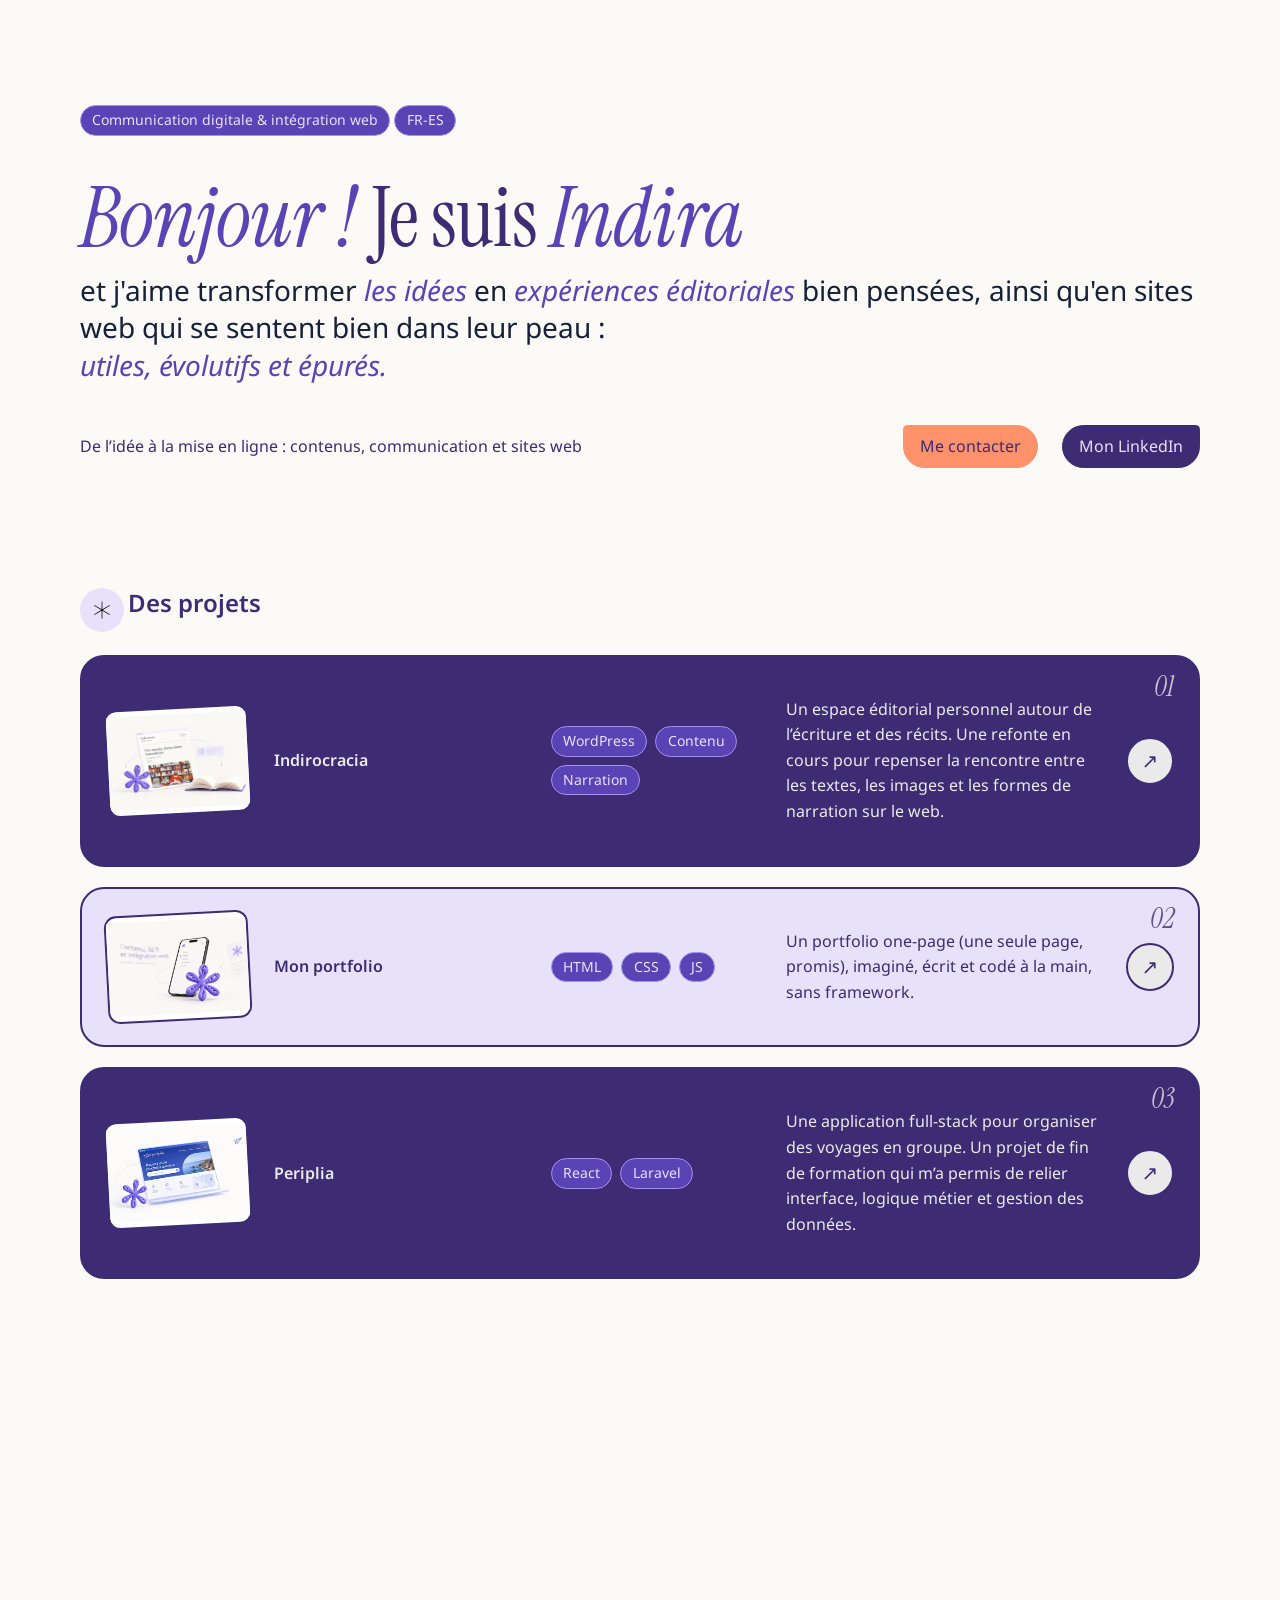
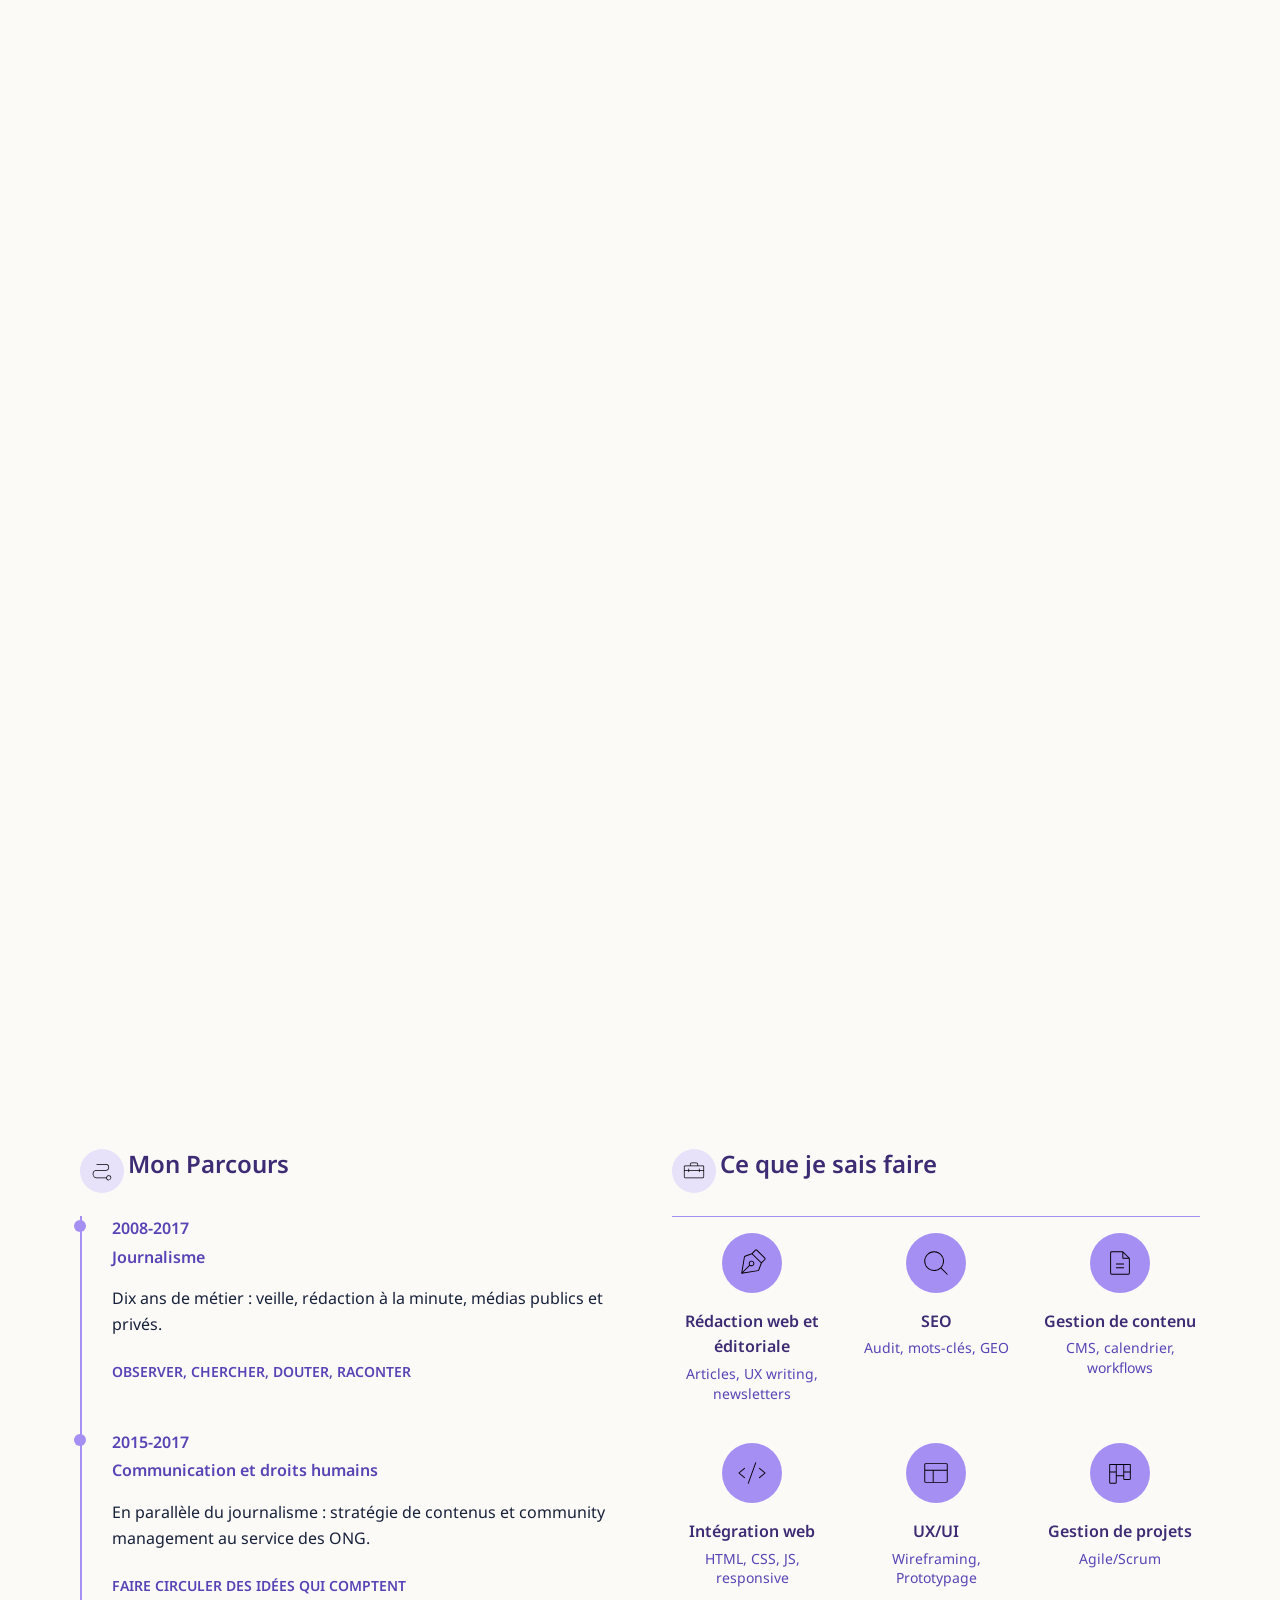
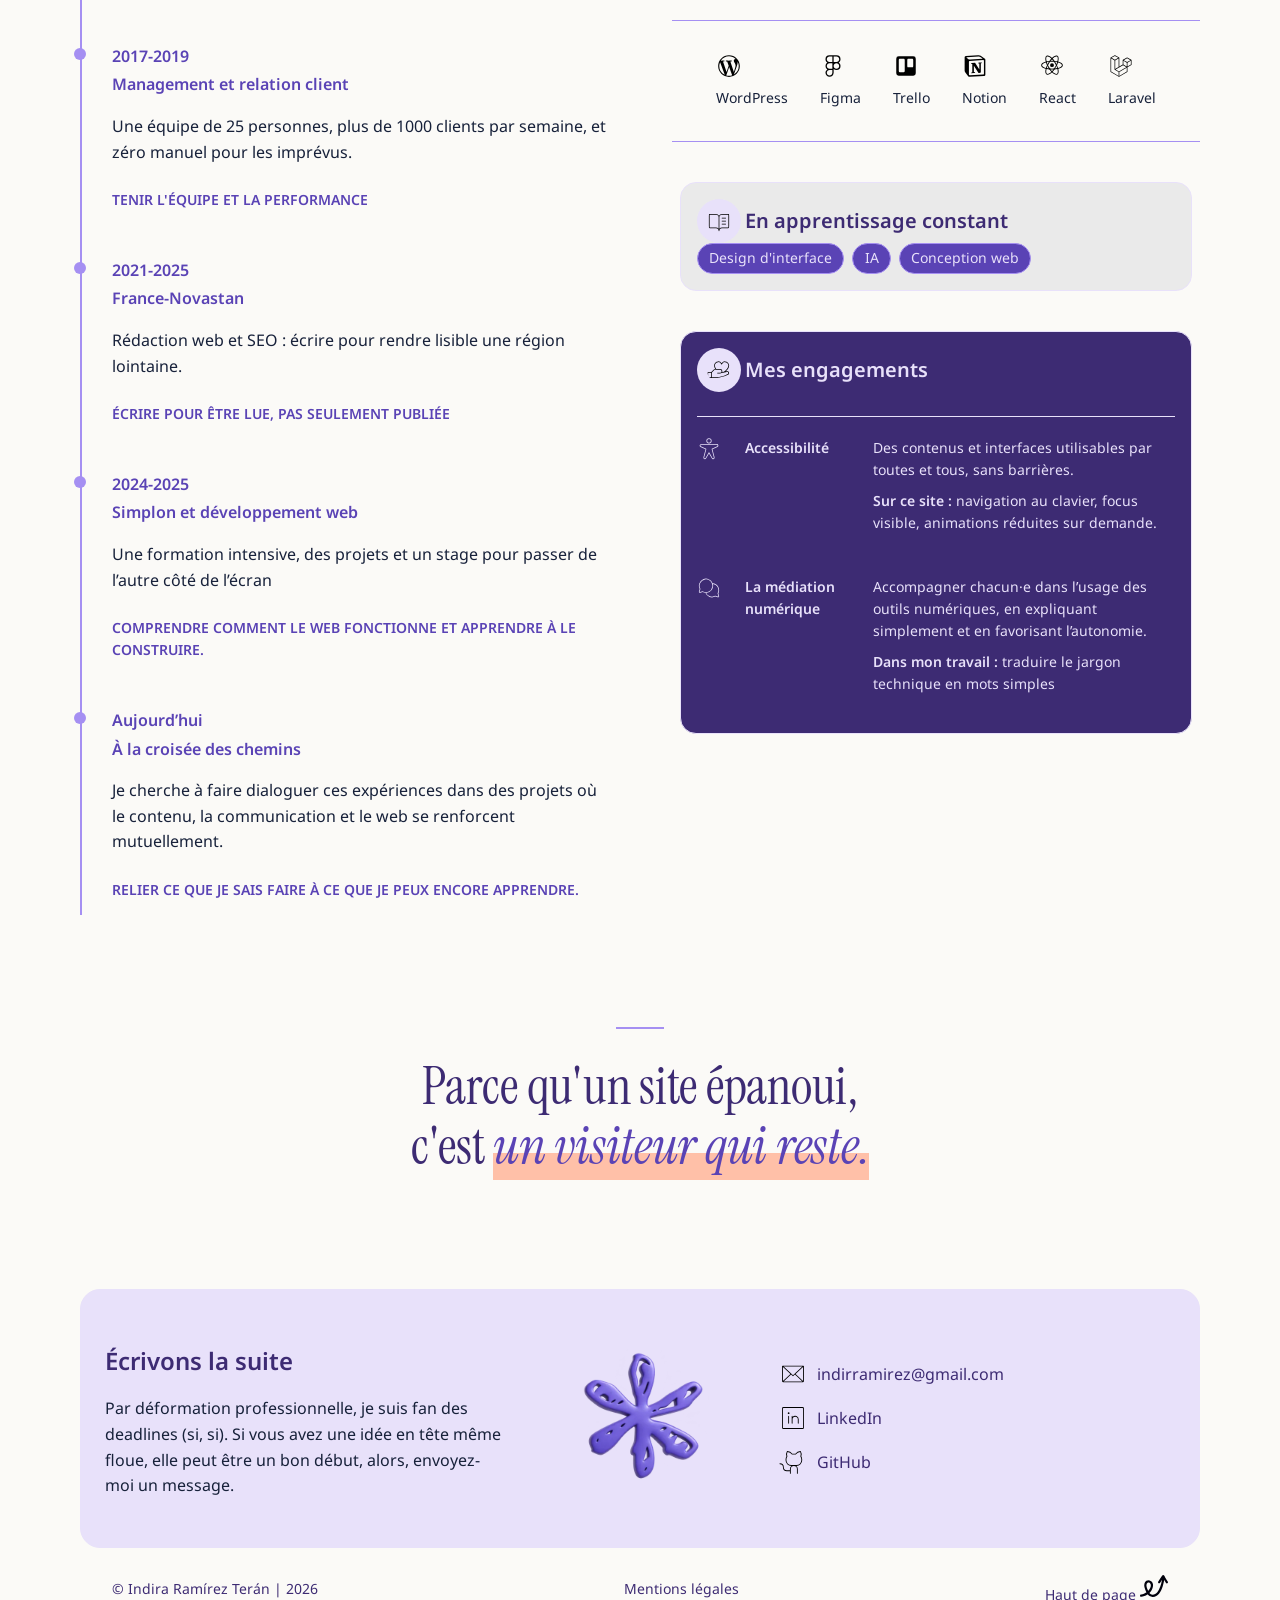
==== commit 8dfb9398: "style: update colors, copy and SEO mega tags" ====
--- a/index.html
+++ b/index.html
@@ -5,7 +5,7 @@
     <meta name="viewport" content="width=device-width, initial-scale=1.0" />
     <meta
       name="description"
-      content="Indira Ramírez Terán — rédactrice web, SEO et intégration web. Contenu, communication digitale et sites accessibles, en français et espagnol."
+      content="Indira Ramírez Terán, communication digitale et intégration web : contenus éditoriaux, SEO et sites accessibles, en français et espagnol."
     />
     <link
       rel="canonical"
@@ -13,15 +13,15 @@
     />
     <meta property="og:type" content="website" />
     <meta property="og:site_name" content="Indira Ramírez Terán" />
-    <meta property="og:title" content="Indira Ramírez Terán - Portfolio" />
+    <meta property="og:title" content="Indira Ramírez Terán — Communication digitale et intégration web" />
     <meta
       property="og:description"
-      content="Contenu et intégration web, de l'idée à la mise en ligne"
+      content="Communication digitale et intégration web, de l'idée à la mise en ligne"
     />
     <meta
       property="og:url"
       content="https://indiramirez.fr/"/>
-    <title>Indira Ramírez Terán — Contenu web, SEO et intégration</title>
+    <title>Indira Ramírez Terán — Communication digitale et intégration web</title>
     <link rel="icon" href="assets/images/favicon.png" type="image/png" />
     <link rel="stylesheet" href="css/style.css" />
     <link rel="preload" href="assets/font/instrument-serif/instrument-serif-latin-regular.woff2" as="font" type="font/woff2" crossorigin />
@@ -33,7 +33,7 @@
     <meta property="og:image:height" content="630" />
     <meta name="twitter:card" content="summary_large_image" />
     <meta property="og:locale" content="fr_FR"/>
-    <meta name="twitter:title" content="Indira Ramírez Terán - Portfolio" />
+    <meta name="twitter:title" content="Indira Ramírez Terán — Communication digitale et intégration web" />
     <meta name="color-scheme" content="light dark" />
     <script type="application/ld+json">
       {
@@ -41,7 +41,7 @@
         "@type": "Person", 
         "name": "Indira Ramírez Terán", 
         "url": "https://indiramirez.fr/",
-        "jobTitle": "Communication digitale, intégration web", 
+        "jobTitle": "Communication digitale et intégration web", 
         "knowsLanguage": ["fr", "es", "en"],
         "sameAs":[ "https://www.linkedin.com/in/indira-ramirez-teran/",
           "https://github.com/Inditxtlab"
@@ -103,7 +103,7 @@
     <main>
       <section class="hero">
         <span class="tag">Communication digitale &amp; intégration web</span>
-        <span class="tag"> Espagnol /Français</span>
+        <span class="tag" aria-label="Français et espagnol">FR-ES</span>
         <h1 class="hero__title">
   <span class="hero__name"><span class="relief">Bonjour&nbsp;!</span> Je suis
   <span class="relief">Indira</span></span><span class="hero__rest"> et j'aime transformer
@@ -115,7 +115,7 @@
         <div class="hero__intro">
           <div class="hero__texts">
            <p class="hero__subtitle">
-            Contenu et intégration web : de l'idée à la mise en ligne.</p>
+            De l’idée à la mise en ligne : contenus, communication et sites web</p>
            </div>
           <div class="btn-block">
             <a class="btn-outline" href="#contact">Me contacter</a>
--- a/css/style.css
+++ b/css/style.css
@@ -26,14 +26,16 @@
 
 @font-face {
   font-family: "Instrument Serif";
-  src: url("../assets/font/instrument-serif/instrument-serif-latin-regular.woff2") format("woff2");
+  src: url("../assets/font/instrument-serif/instrument-serif-latin-regular.woff2")
+    format("woff2");
   font-weight: 400;
   font-style: normal;
   font-display: swap;
 }
 @font-face {
   font-family: "Instrument Serif";
-  src: url("../assets/font/instrument-serif/instrument-serif-latin-italic.woff2") format("woff2");
+  src: url("../assets/font/instrument-serif/instrument-serif-latin-italic.woff2")
+    format("woff2");
   font-weight: 400;
   font-style: italic;
   font-display: swap;
@@ -49,8 +51,8 @@
   --radius: 10px;
   --shadow: 0 8px 24px rgb(61 43 115 / 0.15);
   --font-main: "Noto Sans", system-ui, sans-serif;
-}
-:root {
+  --coral-500: #ff916b;
+  --coral-300: #ffc0a8;
   color-scheme: light;
 }
 [data-theme="dark"] {
@@ -118,7 +120,7 @@
   left: 0;
   width: 100%;
   height: 3px;
-  background: var(--violet-500);
+  background: var(--coral-500);
   transform-origin: left;
   transform: scaleX(0);
   z-index: 1001;
@@ -128,12 +130,6 @@
   .scroll-progress {
     display: none;
   }
-}
-
-h1,
-h2,
-h3 {
-  font-family: var(--font-main);
 }
 
 .site-header {
@@ -276,17 +272,6 @@
   background: linear-gradient(transparent 60%, var(--violet-100) 60%);
 }
 
-.relief__sub {
-  font-style: normal;
-  color: var(--violet-900);
-}
-.relief__sub:hover {
-  background: linear-gradient(transparent 60%, var(--violet-100) 60%);
-}
-.hero__lead {
-  margin: 0 0 0.5rem;
-  font-size: 1.125rem;
-}
 .hero__subtitle {
   font-size: 1rem;
   color: var(--violet-900);
@@ -354,6 +339,7 @@
   border-radius: 1.5rem;
   background: var(--violet-100);
   color: var(--violet-900);
+  cursor: pointer;
 }
 .js .project-row {
   opacity: 0;
@@ -364,7 +350,7 @@
   position: absolute;
   top: 0.5rem;
   right: 1.5rem;
-  font-family: "Instrument serif";
+  font-family: "Instrument Serif", Georgia, serif;
   font-style: italic;
   font-size: 1.75rem;
   opacity: 0.8;
@@ -376,12 +362,12 @@
 }
 
 .project-row.is-visible {
-    opacity: 1;
+  opacity: 1;
   transform: translateY(0);
 }
 
 .project-row.is-visible:hover {
-    transform: translateY(-2px);
+  transform: translateY(-2px);
   transition:
     opacity 550ms ease,
     transform 200ms ease;
@@ -414,9 +400,6 @@
 .project-row__text {
   grid-area: text;
 }
-.project-row__link {
-  grid-area: link;
-}
 .project-row:hover .project-row__image {
   transform: rotate(0) scale(1.03);
 }
@@ -434,6 +417,7 @@
   border-radius: 999px;
 }
 .project-row__link {
+  grid-area: link;
   display: grid;
   place-items: center;
   width: 3rem;
@@ -454,9 +438,6 @@
   position: absolute;
   inset: 0;
   border-radius: inherit;
-}
-.project-row {
-  cursor: pointer;
 }
 @media (max-width: 55rem) {
   .project-row {
@@ -534,7 +515,6 @@
 .about__media img {
   display: block;
   max-height: 55vh;
-  width: 100%;
   max-width: 100%;
   width: auto;
   height: auto;
@@ -552,7 +532,7 @@
     justify-content: center;
     gap: 1.5rem;
   }
-  .about__media{
+  .about__media {
     width: 100%;
   }
   .about__media img {
@@ -561,22 +541,14 @@
     max-width: 100%;
     height: auto;
     object-fit: cover;
-}
+  }
 }
 /* SECTION PARCOURS */
 
 /*Parcours*/
 
-.timeline {
-  border-left: 2px solid var(--violet-500);
-  padding-left: 2rem;
-  display: flex;
-  flex-direction: column;
-  gap: 2rem;
-}
 .timeline {
   position: relative;
-  border-left: none;
   padding-left: 2rem;
   display: flex;
   flex-direction: column;
@@ -699,7 +671,6 @@
 }
 
 @media (prefers-reduced-motion: reduce) {
-
   .js .timeline::before {
     transform: scaleY(1);
     transition: none;
@@ -860,7 +831,6 @@
 .card-neutral {
   background-color: var(--grey);
   border: var(--violet-100) solid 1px;
-  padding: 1rem;
   border-radius: 1rem;
 }
 
@@ -962,11 +932,21 @@
   animation: logo-bounce 0.7s ease-out;
 }
 @keyframes logo-bounce {
-  0%   { transform: scale(1); }
-  25%  { transform: scale(1.12, 0.88); }
-  50%  { transform: scale(0.94, 1.08) translateY(-8px); }
-  75%  { transform: scale(1.04, 0.97); }
-  100% { transform: scale(1); }
+  0% {
+    transform: scale(1);
+  }
+  25% {
+    transform: scale(1.12, 0.88);
+  }
+  50% {
+    transform: scale(0.94, 1.08) translateY(-8px);
+  }
+  75% {
+    transform: scale(1.04, 0.97);
+  }
+  100% {
+    transform: scale(1);
+  }
 }
 .skill-tag {
   position: absolute;
@@ -975,33 +955,62 @@
   border-radius: 20px;
   font-size: 15px;
   font-weight: bold;
-  box-shadow: 0 4px 15px rgba(0,0,0,0.15);
+  box-shadow: 0 4px 15px rgba(0, 0, 0, 0.15);
   white-space: nowrap;
   pointer-events: none;
   opacity: 0;
   transform: scale(0) translate(0, 0);
-  
-  transition: transform 0.4s cubic-bezier(0.68, -0.55, 0.27, 1.55),
-  opacity 0.3s ease;
-}
-
-.tag-1 { top: -10px; right: -10px; }
-.tag-2 { top: -30px;  right: 40px; }
-.tag-3 { bottom: 10px; right: 110px; }
-.tag-4 { bottom: -20px; left: 30px; }
-.tag-5 { top: 30px;  left: -35px; }
-.tag-6{top:30px; left: 130px;}
+
+  transition:
+    transform 0.4s cubic-bezier(0.68, -0.55, 0.27, 1.55),
+    opacity 0.3s ease;
+}
+
+.tag-1 {
+  top: -10px;
+  right: -10px;
+}
+.tag-2 {
+  top: -30px;
+  right: 40px;
+}
+.tag-3 {
+  bottom: 10px;
+  right: 110px;
+}
+.tag-4 {
+  bottom: -20px;
+  left: 30px;
+}
+.tag-5 {
+  top: 30px;
+  left: -35px;
+}
+.tag-6 {
+  top: 30px;
+  left: 130px;
+}
 
 .logo-wrapper:hover .skill-tag {
   opacity: 1;
   transform: scale(1);
 }
 
-.logo-wrapper:hover .tag-1 { transition-delay: 0.05s; }
-.logo-wrapper:hover .tag-2 { transition-delay: 0.10s; }
-.logo-wrapper:hover .tag-3 { transition-delay: 0.10s; }
-.logo-wrapper:hover .tag-4 { transition-delay: 0.05s; }
-.logo-wrapper:hover .tag-5 { transition-delay: 0.15s; }
+.logo-wrapper:hover .tag-1 {
+  transition-delay: 0.05s;
+}
+.logo-wrapper:hover .tag-2 {
+  transition-delay: 0.1s;
+}
+.logo-wrapper:hover .tag-3 {
+  transition-delay: 0.1s;
+}
+.logo-wrapper:hover .tag-4 {
+  transition-delay: 0.05s;
+}
+.logo-wrapper:hover .tag-5 {
+  transition-delay: 0.15s;
+}
 /*SOCIAL MEDIA*/
 .social-links {
   list-style: none;
@@ -1124,7 +1133,6 @@
 
 /* HERO*/
 html.js .hero .hero__title,
-html.js .hero .hero__lead,
 html.js .hero .hero__subtitle,
 html.js .hero .btn-block {
   opacity: 0;
@@ -1134,10 +1142,6 @@
     transform 650ms cubic-bezier(0.22, 1, 0.36, 1);
 }
 
-html.js .hero .hero__lead {
-  transition-delay: 100ms;
-}
-
 html.js .hero .hero__subtitle {
   transition-delay: 180ms;
 }
@@ -1147,7 +1151,6 @@
 }
 
 html.js .hero.is-visible .hero__title,
-html.js .hero.is-visible .hero__lead,
 html.js .hero.is-visible .hero__subtitle,
 html.js .hero.is-visible .btn-block {
   opacity: 1;
@@ -1156,7 +1159,6 @@
 
 @media (prefers-reduced-motion: reduce) {
   html.js .hero .hero__title,
-  html.js .hero .hero__lead,
   html.js .hero .hero__subtitle,
   html.js .hero .btn-block {
     opacity: 1;
@@ -1202,15 +1204,6 @@
   color: var(--accent);
 }
 
-[data-theme="dark"] .relief__sub {
-  color: var(--accent);
-}
-
-[data-theme="dark"] .relief__sub {
-  color: #f1ecff;
-  background: linear-gradient(transparent 60%, var(--line) 60%);
-}
-
 [data-theme="dark"] .btn-primary {
   background: var(--violet-500);
   border-color: var(--violet-500);
@@ -1236,7 +1229,6 @@
 
 [data-theme="dark"] .btn-outline:hover {
   color: var(--on-accent);
-
 }
 [data-theme="dark"] .social-links__item .icon,
 [data-theme="dark"] .tool img,
@@ -1244,28 +1236,11 @@
   filter: invert(1);
 }
 
-/* ================= ACCENT CORAIL ================= */
-:root {
-  --coral-500: #ff916b;
-  --coral-300: #ffc0a8;
-}
-
-/* 1. Phrase clé : marqueur corail */
-.relief__sub {
-  background: linear-gradient(transparent 60%, var(--coral-300) 60%);
-}
-.relief__sub:hover {
-  background: linear-gradient(transparent 60%, var(--coral-500) 60%);
-}
-[data-theme="dark"] .relief__sub {
-  color: #f1ecff;
-  background: linear-gradient(transparent 60%, rgb(255 145 107 / 0.45) 60%);
-}
-[data-theme="dark"] .relief__sub:hover {
-  background: linear-gradient(transparent 60%, rgb(255 145 107 / 0.55) 60%);
-}
-
-/* 2. CTA principal : « Me contacter » */
+/* ================= ACCENT CORAIL =================
+   Ce bloc reste en fin de fichier : il doit passer après les règles
+   du mode sombre pour que le corail l'emporte. */
+
+/* CTA principal : « Me contacter » */
 .btn-block .btn-outline {
   background: var(--coral-500);
   border-color: var(--coral-500);
@@ -1277,7 +1252,22 @@
   color: var(--violet-900);
 }
 
-/* 3. Barre de progression */
-.scroll-progress {
-  background: var(--coral-500);
+/* Survol en mode sombre (mots en relief du hero) */
+[data-theme="dark"] .relief:hover {
+  background: linear-gradient(transparent 60%, var(--line) 60%);
+}
+
+/* Phrase de cierre : marqueur corail */
+.closing__quote .relief {
+  background: linear-gradient(transparent 60%, var(--coral-300) 60%);
+}
+.closing__quote .relief:hover {
+  background: linear-gradient(transparent 60%, var(--coral-500) 60%);
+}
+[data-theme="dark"] .closing__quote .relief {
+  color: #f1ecff;
+  background: linear-gradient(transparent 60%, rgb(255 145 107 / 0.45) 60%);
+}
+[data-theme="dark"] .closing__quote .relief:hover {
+  background: linear-gradient(transparent 60%, rgb(255 145 107 / 0.55) 60%);
 }
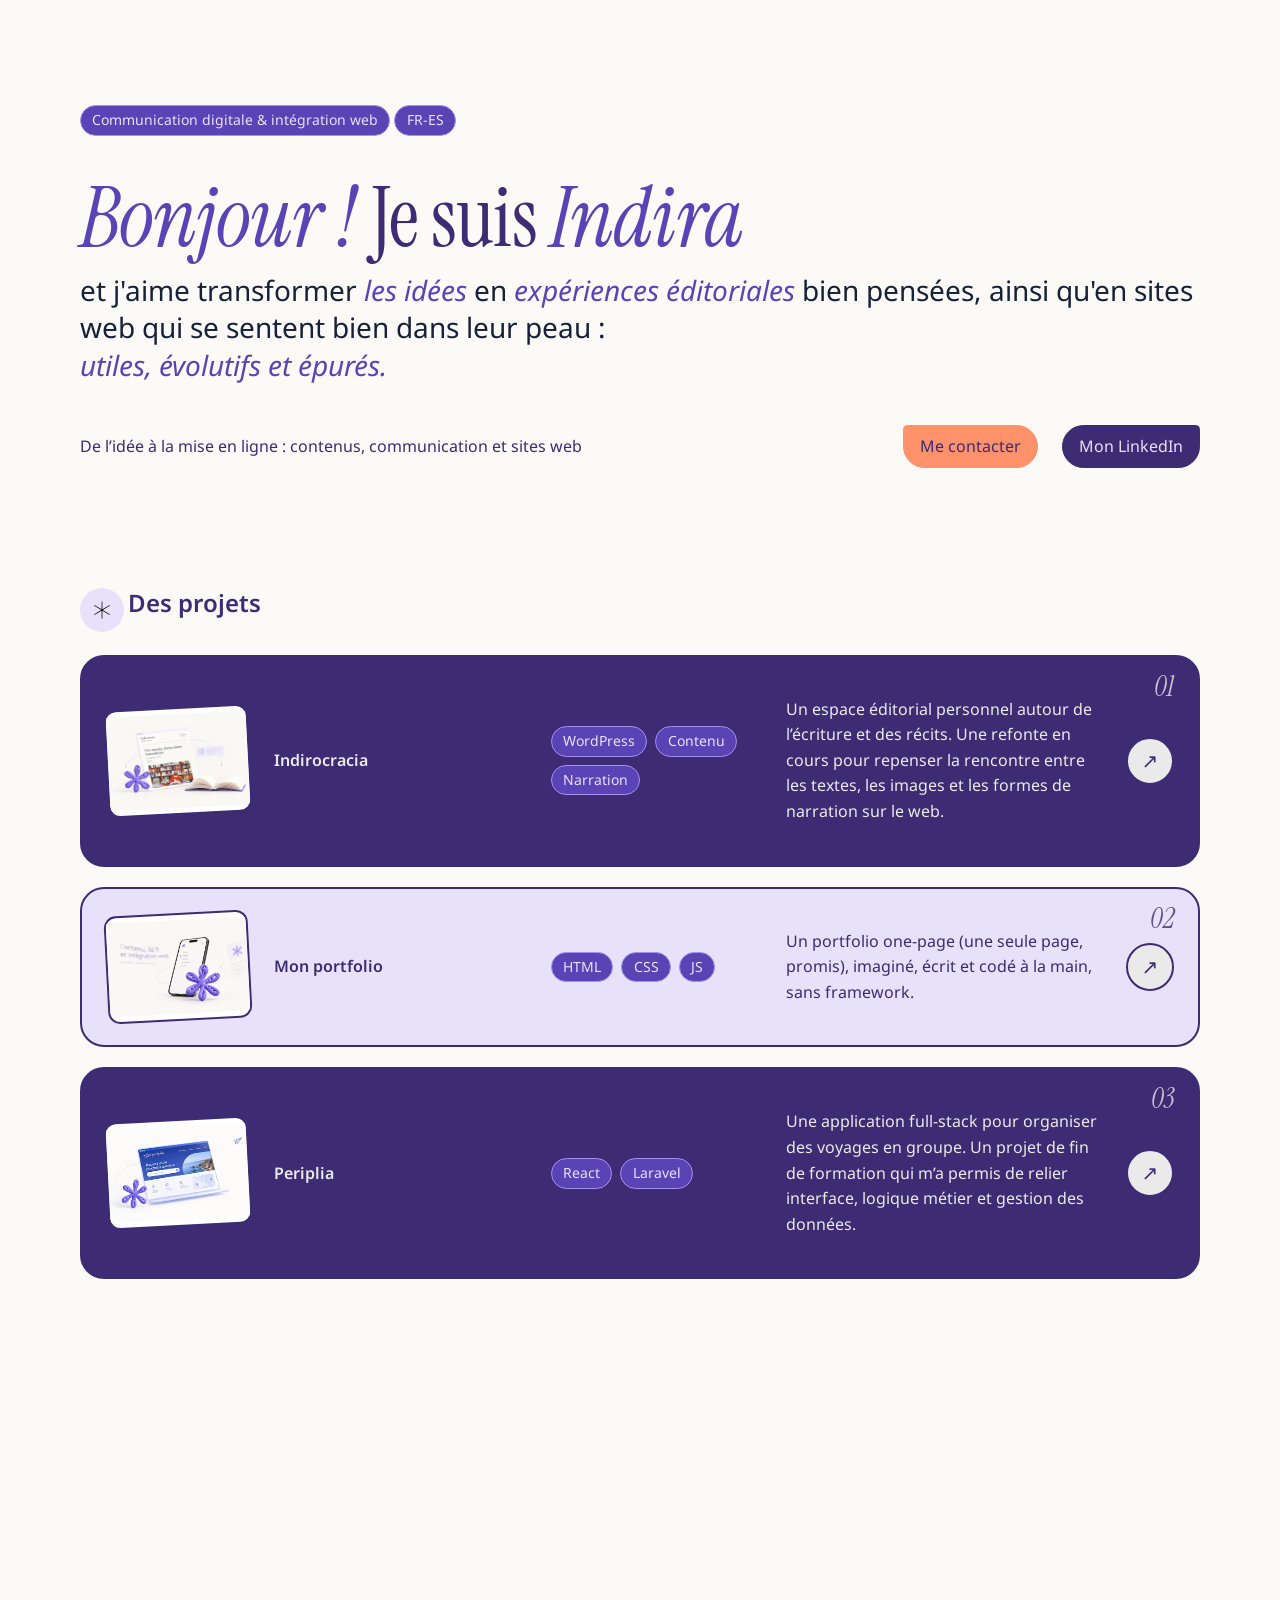
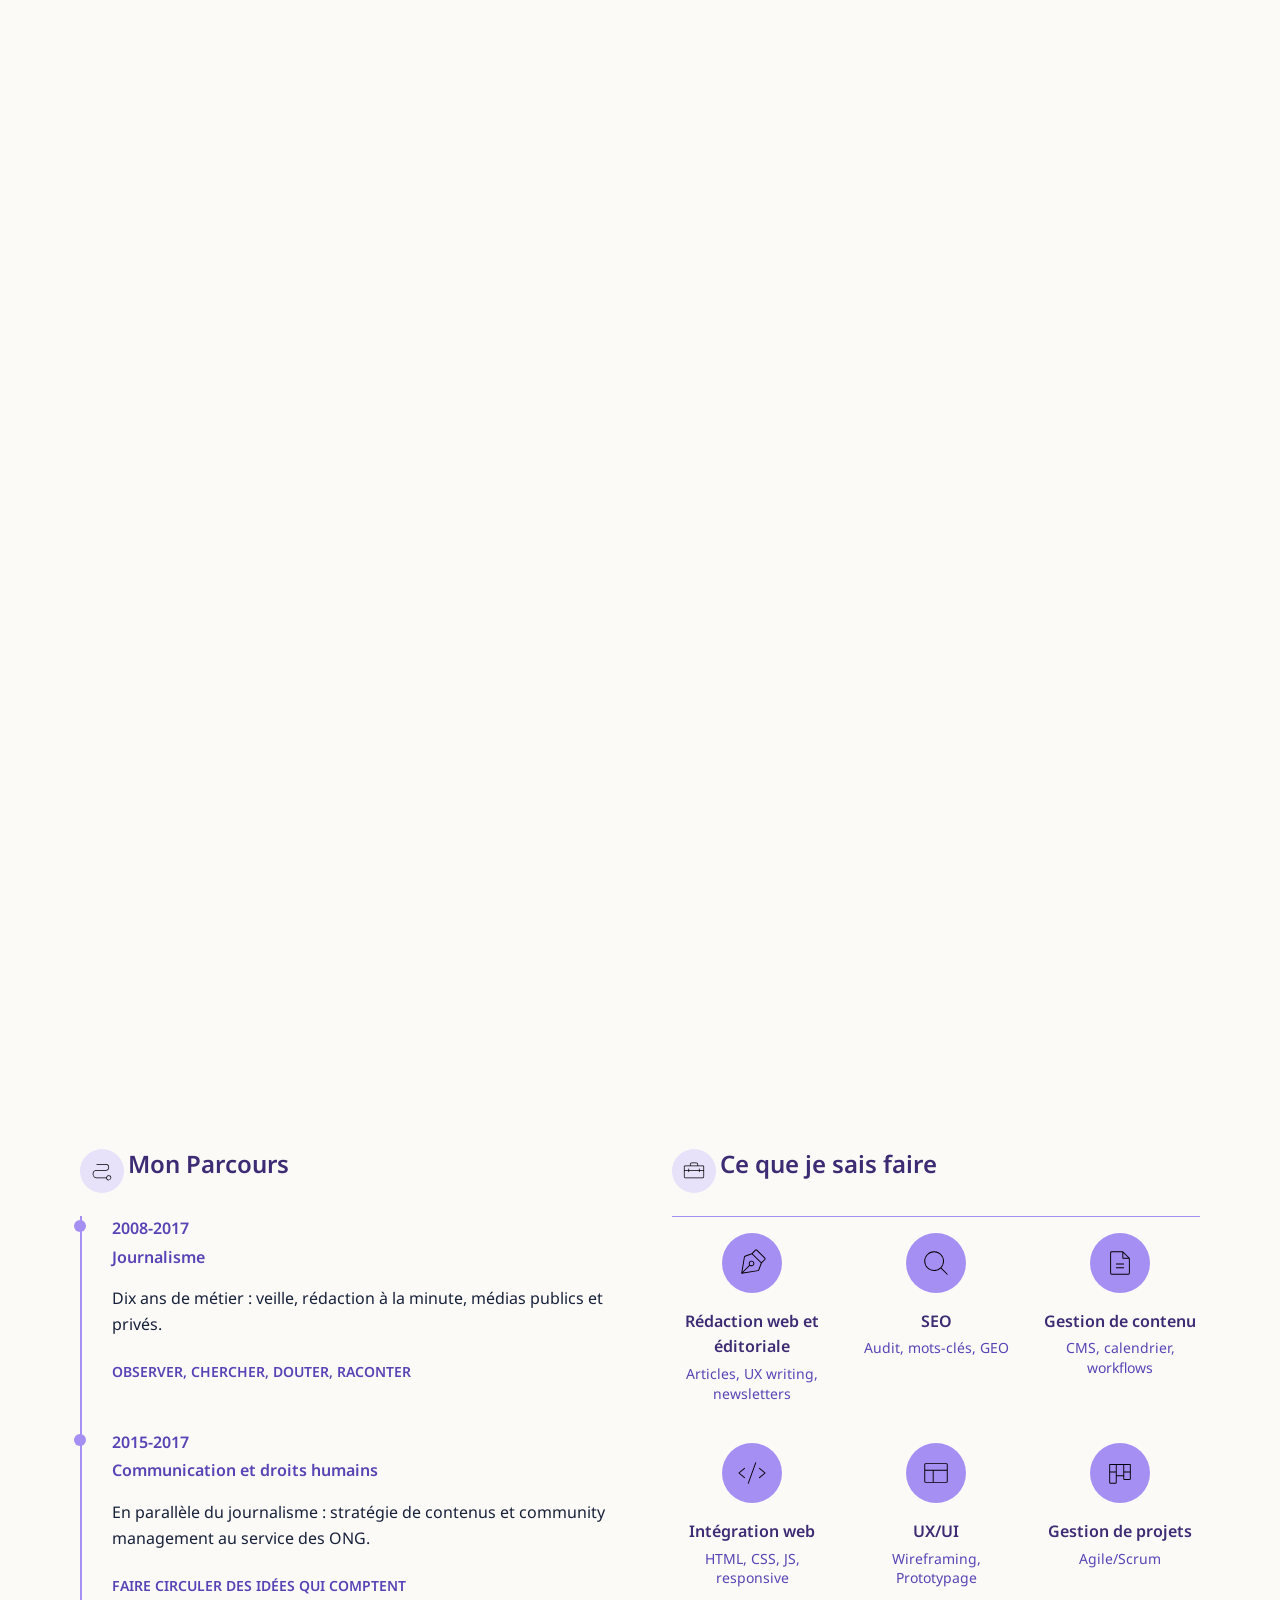
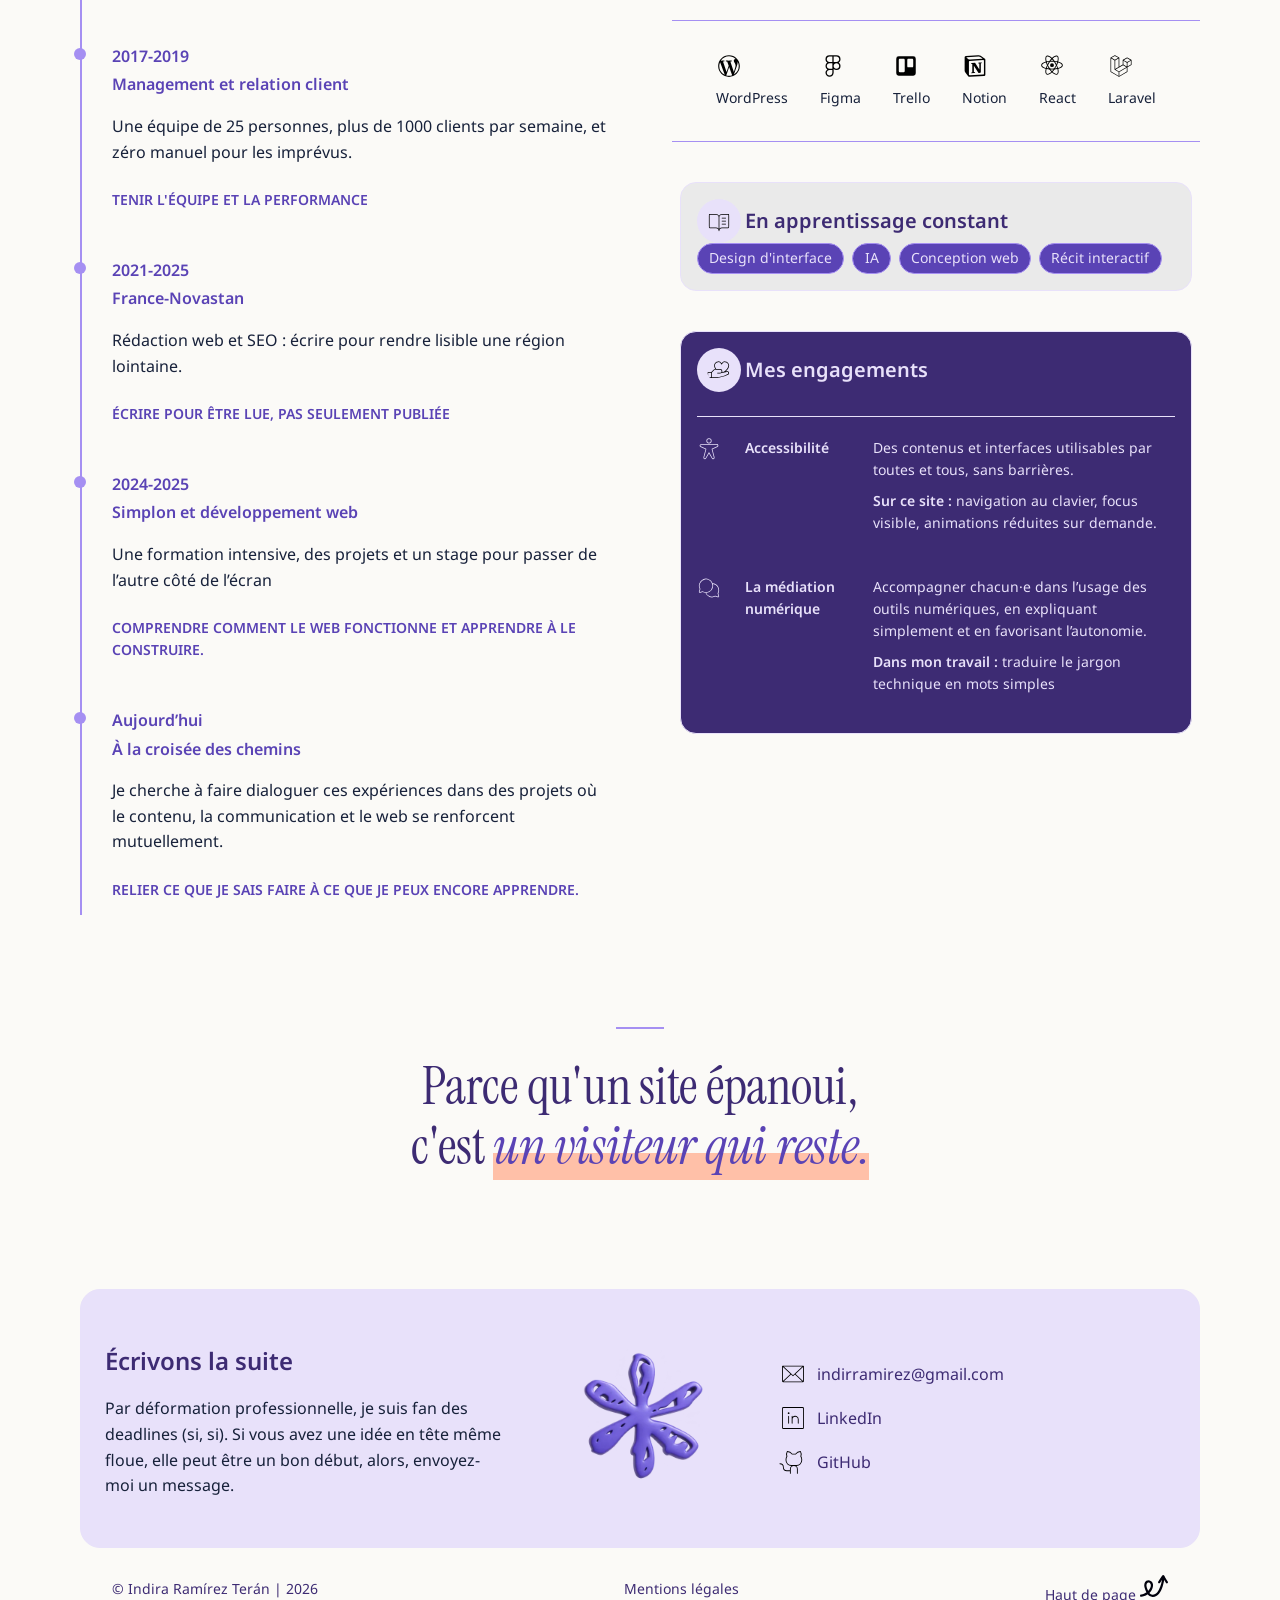
==== commit 570269b2: "chore: add Google Search Console verification file" ====
--- a/index.html
+++ b/index.html
@@ -244,7 +244,7 @@
 
     <div class="about__media">
       <img
-        src="assets/images/aboutphoto.webp"
+        src="assets/images/Cadre photo en bois violet.webp" width="400" height="auto"
         alt="Indira Ramírez Terán"
       />
     </div>
@@ -402,6 +402,7 @@
                 <span class="tag">Design d'interface</span>
                 <span class="tag">IA</span>
                 <span class="tag">Conception web</span>
+                 <span class="tag">Récit interactif</span>
               </div>
             </div>
             <div class="card-accent">
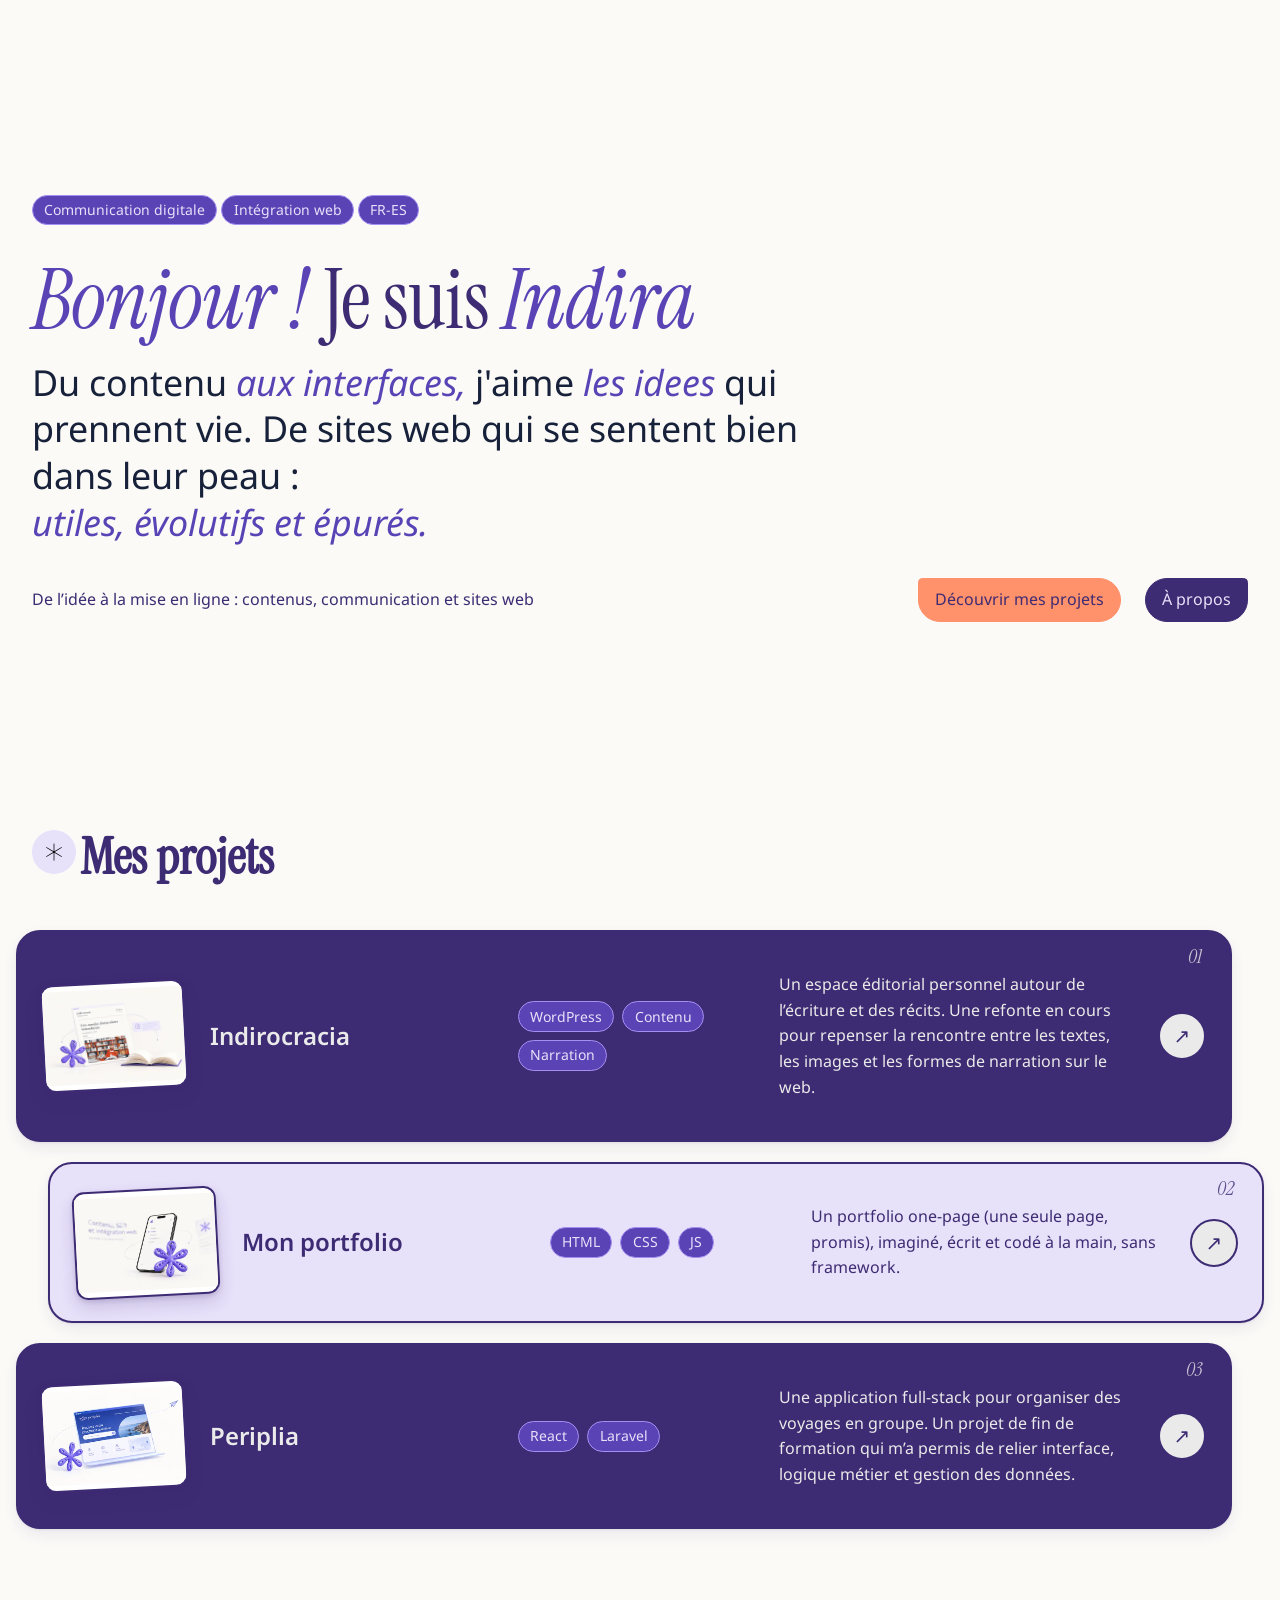
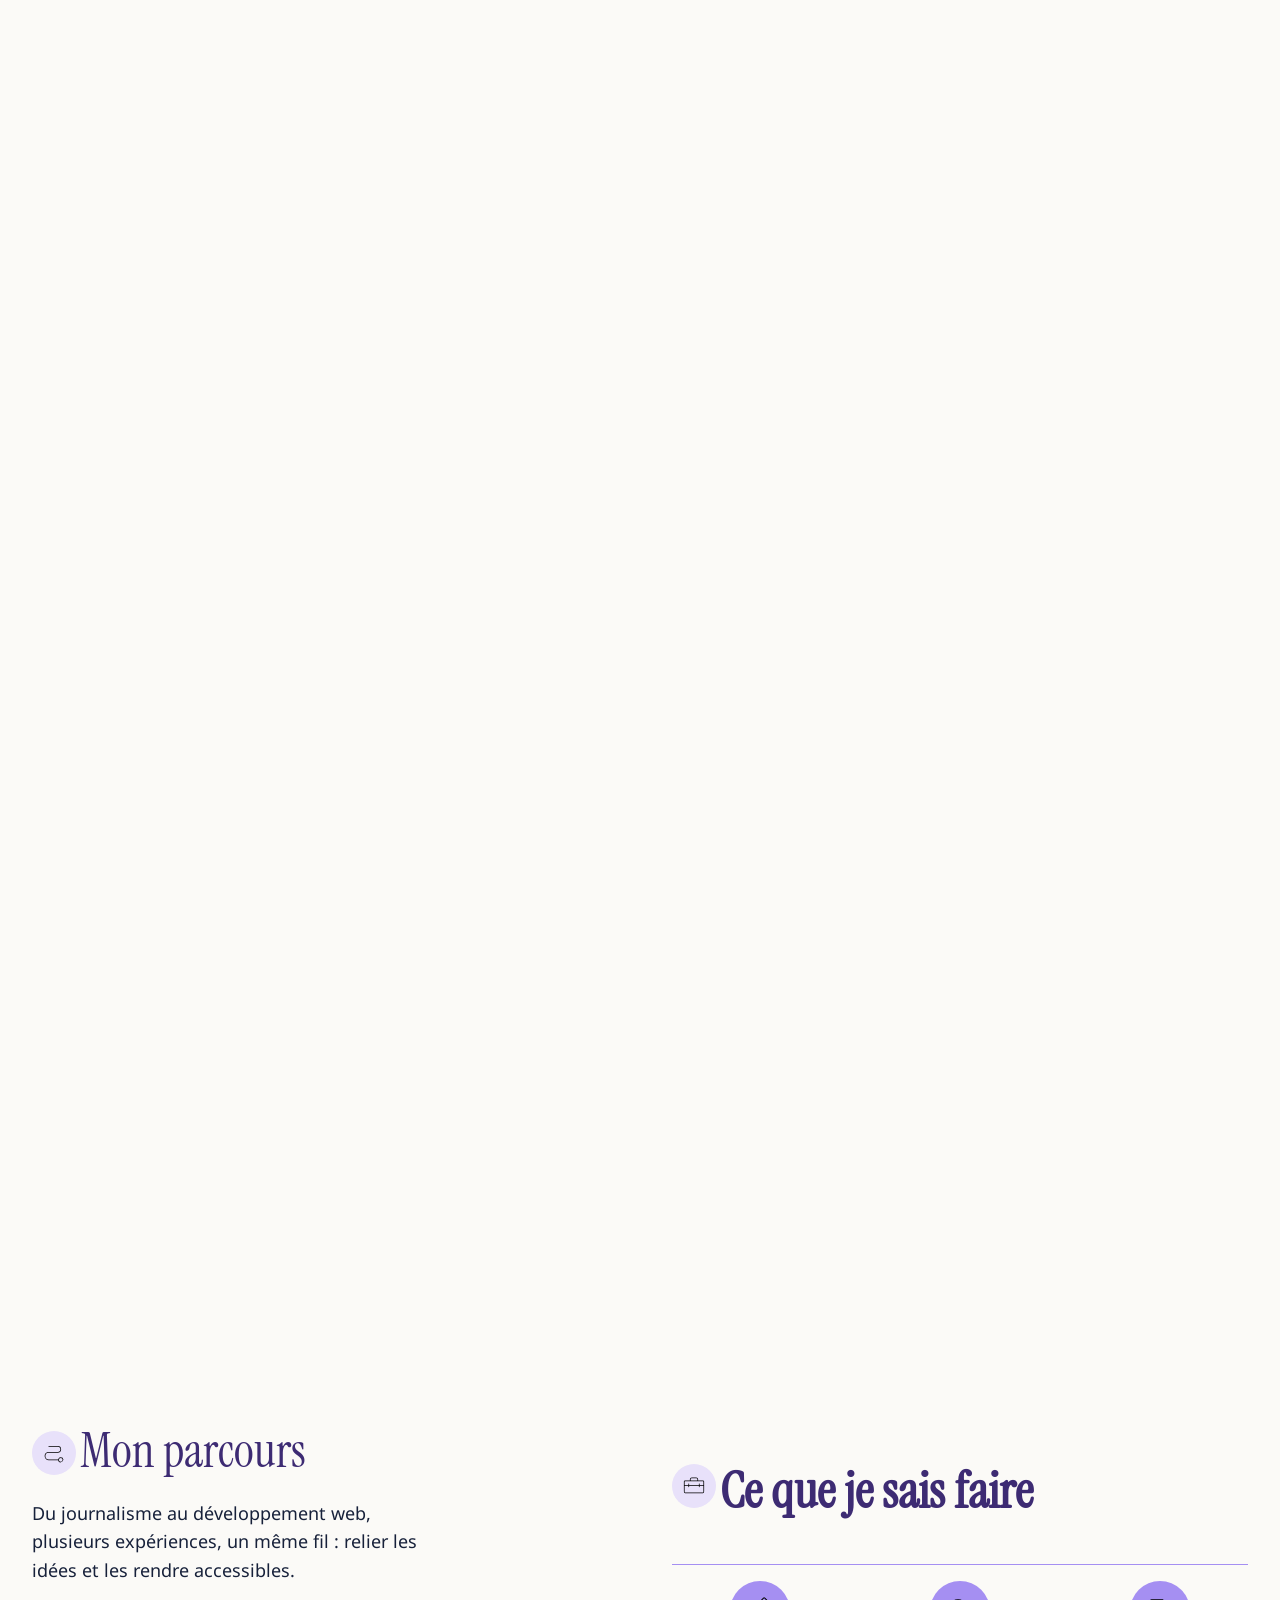
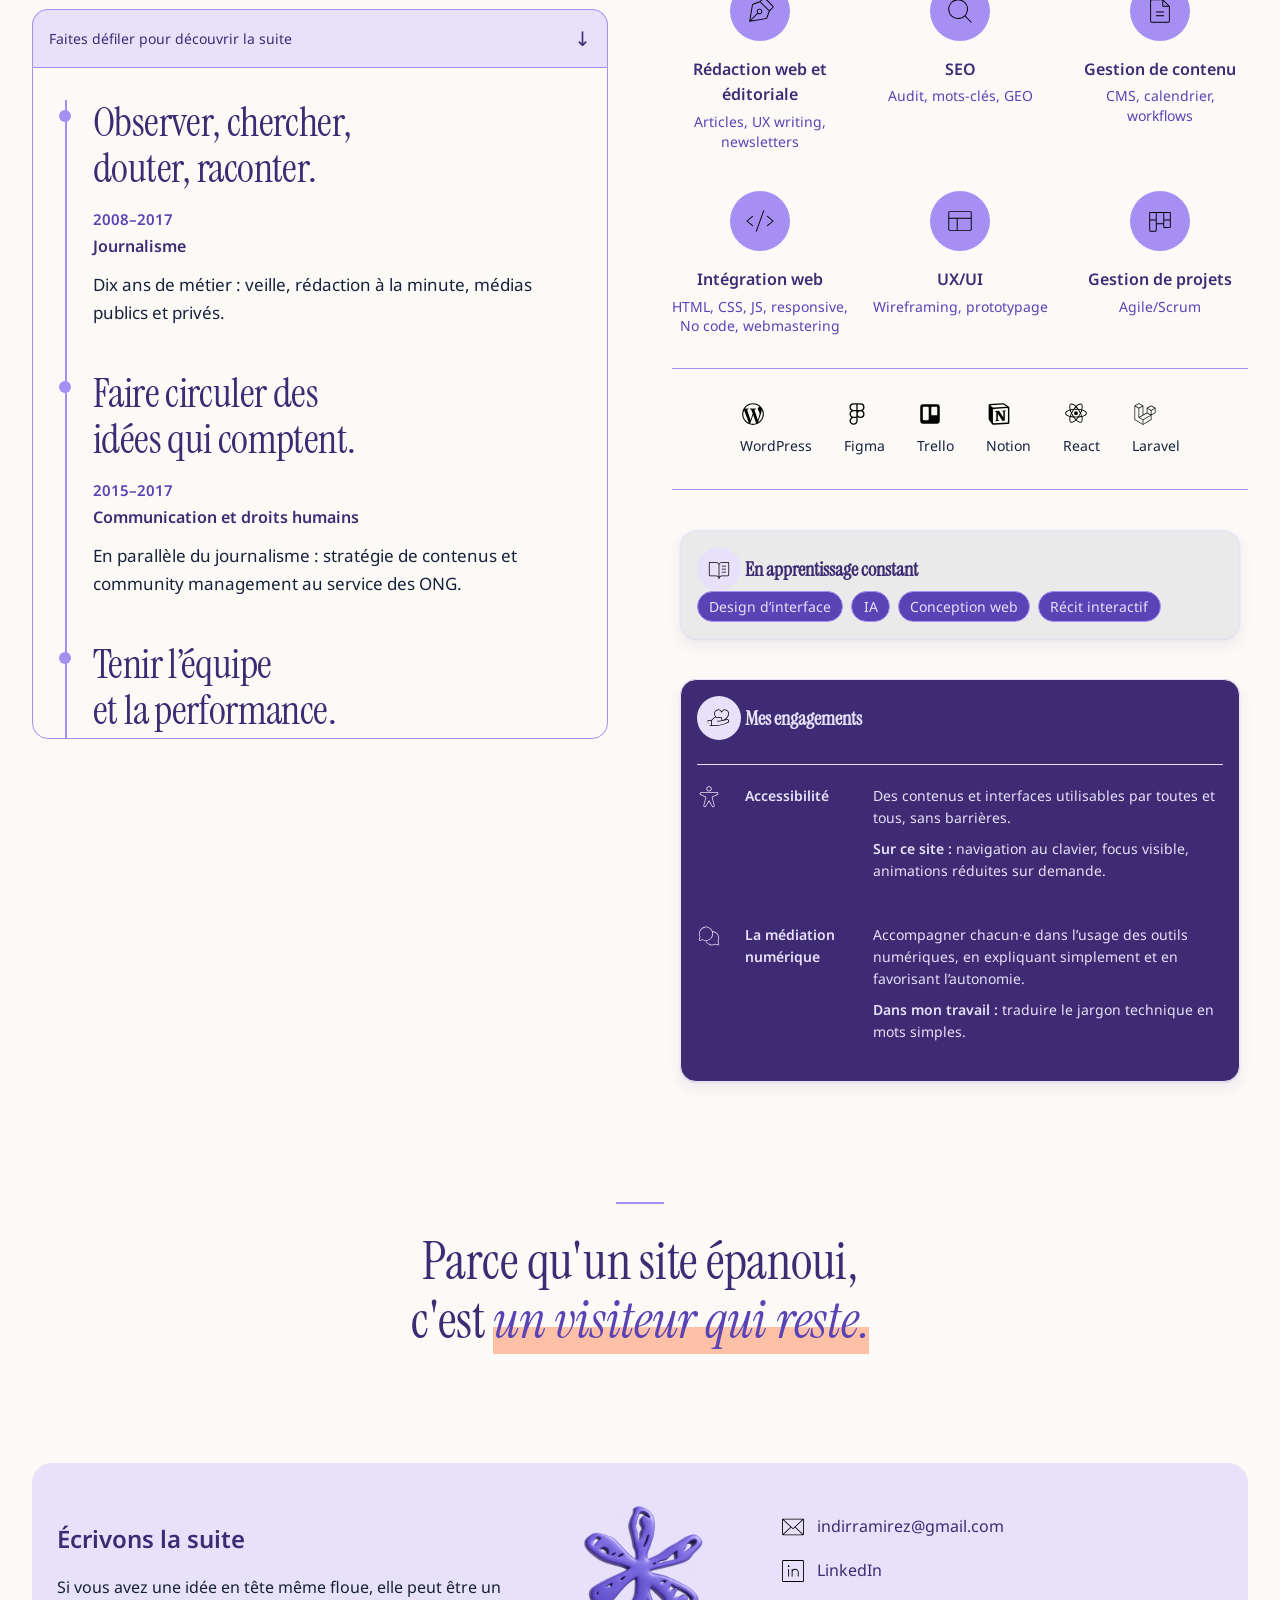
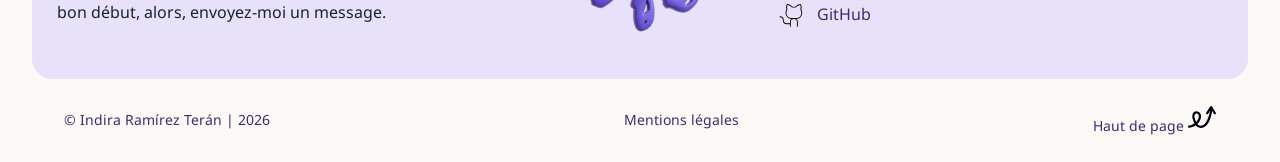
==== commit 2415924c: "style: increase typography sizes across the portfolio" ====
--- a/index.html
+++ b/index.html
@@ -7,24 +7,30 @@
       name="description"
       content="Indira Ramírez Terán, communication digitale et intégration web : contenus éditoriaux, SEO et sites accessibles, en français et espagnol."
     />
-    <link
-      rel="canonical"
-      href="https://indiramirez.fr/"
-    />
+    <link rel="canonical" href="https://indiramirez.fr/" />
     <meta property="og:type" content="website" />
     <meta property="og:site_name" content="Indira Ramírez Terán" />
-    <meta property="og:title" content="Indira Ramírez Terán — Communication digitale et intégration web" />
+    <meta
+      property="og:title"
+      content="Indira Ramírez Terán — Communication digitale et intégration web"
+    />
     <meta
       property="og:description"
       content="Communication digitale et intégration web, de l'idée à la mise en ligne"
     />
-    <meta
-      property="og:url"
-      content="https://indiramirez.fr/"/>
-    <title>Indira Ramírez Terán — Communication digitale et intégration web</title>
+    <meta property="og:url" content="https://indiramirez.fr/" />
+    <title>
+      Indira Ramírez Terán — Communication digitale et intégration web
+    </title>
     <link rel="icon" href="assets/images/favicon.png" type="image/png" />
     <link rel="stylesheet" href="css/style.css" />
-    <link rel="preload" href="assets/font/instrument-serif/instrument-serif-latin-regular.woff2" as="font" type="font/woff2" crossorigin />
+    <link
+      rel="preload"
+      href="assets/font/instrument-serif/instrument-serif-latin-regular.woff2"
+      as="font"
+      type="font/woff2"
+      crossorigin
+    />
     <meta
       property="og:image"
       content="https://indiramirez.fr/assets/images/og-image.png"
@@ -32,18 +38,22 @@
     <meta property="og:image:width" content="1200" />
     <meta property="og:image:height" content="630" />
     <meta name="twitter:card" content="summary_large_image" />
-    <meta property="og:locale" content="fr_FR"/>
-    <meta name="twitter:title" content="Indira Ramírez Terán — Communication digitale et intégration web" />
+    <meta property="og:locale" content="fr_FR" />
+    <meta
+      name="twitter:title"
+      content="Indira Ramírez Terán — Communication digitale et intégration web"
+    />
     <meta name="color-scheme" content="light dark" />
     <script type="application/ld+json">
       {
         "@context": "https://schema.org",
-        "@type": "Person", 
-        "name": "Indira Ramírez Terán", 
+        "@type": "Person",
+        "name": "Indira Ramírez Terán",
         "url": "https://indiramirez.fr/",
-        "jobTitle": "Communication digitale et intégration web", 
+        "jobTitle": "Communication digitale et intégration web",
         "knowsLanguage": ["fr", "es", "en"],
-        "sameAs":[ "https://www.linkedin.com/in/indira-ramirez-teran/",
+        "sameAs": [
+          "https://www.linkedin.com/in/indira-ramirez-teran/",
           "https://github.com/Inditxtlab"
         ]
       }
@@ -79,7 +89,7 @@
           <li><a href="#projects">Projets</a></li>
           <li><a href="#apropos">À propos</a></li>
           <li><a href="#parcours">Parcours</a></li>
-          <li><a href="#contact">Contact</a></li>
+          <li><a href="#contact">Écrivez-moi</a></li>
           <li>
             <a
               class="btn-outline"
@@ -102,37 +112,37 @@
     </header>
     <main>
       <section class="hero">
-        <span class="tag">Communication digitale &amp; intégration web</span>
+        <span class="tag">Communication digitale</span>
+        <span class="tag">Intégration web</span>
         <span class="tag" aria-label="Français et espagnol">FR-ES</span>
         <h1 class="hero__title">
-  <span class="hero__name"><span class="relief">Bonjour&nbsp;!</span> Je suis
-  <span class="relief">Indira</span></span><span class="hero__rest"> et j'aime transformer
-  <span class="relief">les idées</span> en
-  <span class="relief">expériences éditoriales</span> bien pensées,
-  ainsi qu'en sites web qui se sentent bien dans leur peau&nbsp;: <br />
-  <span class="relief">utiles, évolutifs et épurés.</span></span>
-</h1>
+          <span class="hero__name"
+            ><span class="relief">Bonjour&nbsp;!</span> Je suis
+            <span class="relief">Indira</span></span
+          ><span class="hero__rest">
+            Du contenu <span class="relief">aux interfaces,</span> j'aime
+            <span class="relief">les idees</span> qui prennent vie. De sites web
+            qui se sentent bien dans leur peau&nbsp;: <br />
+            <span class="relief">utiles, évolutifs et épurés.</span></span
+          >
+        </h1>
         <div class="hero__intro">
           <div class="hero__texts">
-           <p class="hero__subtitle">
-            De l’idée à la mise en ligne : contenus, communication et sites web</p>
-           </div>
+            <p class="hero__subtitle">
+              De l’idée à la mise en ligne : contenus, communication et sites
+              web
+            </p>
+          </div>
           <div class="btn-block">
-            <a class="btn-outline" href="#contact">Me contacter</a>
-            <a
-              class="btn-primary"
-              href="https://www.linkedin.com/in/indira-ramirez-teran/"
-              target="_blank"
-              rel="noopener"
-              aria-label="Me contacter sur LinkedIn"
-              >Mon LinkedIn</a>
-              </div>
+            <a class="btn-outline" href="#projects">Découvrir mes projets</a>
+            <a class="btn-primary" href="#apropos">À propos</a>
+          </div>
         </div>
       </section>
       <section id="projects" class="projects">
         <div class="section-heading">
           <img class="icon" src="assets/icons/asterisk-thin.svg" alt="" />
-          <h2 class="project-title">Des projets</h2>
+          <h2 class="project-title">Mes projets</h2>
         </div>
         <ol class="project-list">
           <li class="project-row">
@@ -150,7 +160,9 @@
               ><span class="tag">Narration</span>
             </div>
             <p class="project-row__text">
-             Un espace éditorial personnel autour de l’écriture et des récits. Une refonte en cours pour repenser la rencontre entre les textes, les images et les formes de narration sur le web.
+              Un espace éditorial personnel autour de l’écriture et des récits.
+              Une refonte en cours pour repenser la rencontre entre les textes,
+              les images et les formes de narration sur le web.
             </p>
             <a
               class="project-row__link"
@@ -171,9 +183,7 @@
               height="240"
               loading="lazy"
             />
-            <h3 class="project-row__title">
-              Mon portfolio
-            </h3>
+            <h3 class="project-row__title">Mon portfolio</h3>
 
             <div class="tag-list">
               <span class="tag">HTML</span>
@@ -181,7 +191,8 @@
               <span class="tag">JS</span>
             </div>
             <p class="project-row__text">
-            Un portfolio one-page (une seule page, promis), imaginé, écrit et codé à la main, sans framework.
+              Un portfolio one-page (une seule page, promis), imaginé, écrit et
+              codé à la main, sans framework.
             </p>
             <a
               class="project-row__link"
@@ -207,7 +218,9 @@
               <span class="tag">React</span><span class="tag">Laravel</span>
             </div>
             <p class="project-row__text">
-  Une application full-stack pour organiser des voyages en groupe. Un projet de fin de formation qui m’a permis de relier interface, logique métier et gestion des données.
+              Une application full-stack pour organiser des voyages en groupe.
+              Un projet de fin de formation qui m’a permis de relier interface,
+              logique métier et gestion des données.
             </p>
             <a
               class="project-row__link"
@@ -221,109 +234,208 @@
           </li>
         </ol>
       </section>
-<section id="apropos" class="about" aria-labelledby="about-title">
-  <div class="about__sticky">
-    <div class="about-text">
-      <h2 class="about__title" id="about-title">
-        Je fais le <span class="about__accent">pont</span> entre le contenu
-        et la tech
-      </h2>
-      <p>
-        De formation journaliste, après la rédaction et la communication, je
-        me suis formée au développement web pour comprendre ce qui se passe
-        derrière l'écran. Aujourd'hui, je m'occupe de tout ce qui vit en
-        ligne dans votre projet : texte, pages, calendrier, publication.
-      </p>
-      <p>Bref, écrire clair, construire propre, rendre accessible.</p>
-      <p>
-        L'espagnol est ma langue maternelle, je rédige et travaille aussi en
-        français et j'ai une compréhension professionnelle de l'anglais.
-      </p>
-      <span class="tag">Disponible en CDI, CDD ou en freelance</span>
-    </div>
-
-    <div class="about__media">
-      <img
-        src="assets/images/Cadre photo en bois violet.webp" width="400" height="auto"
-        alt="Indira Ramírez Terán"
-      />
-    </div>
-  </div>
-</section>
+      <section id="apropos" class="about" aria-labelledby="about-title">
+        <div class="about__sticky">
+          <div class="about-text">
+            <h2 class="about__title" id="about-title">
+              Je fais le <span class="about__accent">pont</span> entre le
+              contenu et la tech
+            </h2>
+            <p>
+              De formation journaliste, après la rédaction et la communication,
+              je me suis formée au développement web pour comprendre ce qui se
+              passe derrière l'écran. Aujourd'hui, je m'occupe de tout ce qui
+              vit en ligne dans votre projet : texte, pages, calendrier,
+              publication. En équipe ou en indépendante.
+            </p>
+            <p>Bref, écrire clair, construire propre, rendre accessible.</p>
+            <p>
+              L'espagnol est ma langue maternelle, je rédige et travaille aussi
+              en français et j'ai une compréhension professionnelle de
+              l'anglais.
+            </p>
+            <span class="tag">Disponible en CDI, CDD ou en freelance</span>
+          </div>
+
+          <div class="about__media">
+            <img
+              src="assets/images/cadrephotoindira.webp"
+              width="400"
+              height="278"
+              loading="lazy"
+              decoding="async"
+              alt="Indira Ramírez Terán"
+            />
+          </div>
+        </div>
+      </section>
       <div class="resume-layout">
-        <section id="parcours" class="resume">
+        <!--PARCOURS -->
+        <section
+          id="parcours"
+          class="resume resume--editorial"
+          aria-labelledby="parcours-title"
+        >
           <div class="section-heading">
             <img class="icon" src="assets/icons/path-thin.svg" alt="" />
-            <h2 class="resume-title">Mon Parcours</h2>
-          </div>
-          <div class="timeline">
-            <article class="timeline__item">
-              <span class="timeline__date">2008-2017</span>
-              <h3>Journalisme</h3>
-              <p>
-                Dix ans de métier : veille, rédaction à la minute, médias
-                publics et privés.
-              </p>
-              <p class="timeline__summary">
-                Observer, chercher, douter, raconter
-              </p>
-            </article>
-            <article class="timeline__item">
-              <span class="timeline__date">2015-2017</span>
-              <h3>Communication et droits humains</h3>
-              <p>
-                En parallèle du journalisme : stratégie de contenus et community
-                management au service des ONG.
-              </p>
-              <p class="timeline__summary">
-                Faire circuler des idées qui comptent
-              </p>
-            </article>
-            <article class="timeline__item">
-              <span class="timeline__date">2017-2019</span>
-              <h3>Management et relation client</h3>
-              <p>
-                Une équipe de 25 personnes, plus de 1000 clients par semaine, et
-                zéro manuel pour les imprévus.
-              </p>
-              <p class="timeline__summary">Tenir l'équipe et la performance</p>
-            </article>
-            <article class="timeline__item">
-              <span class="timeline__date">2021-2025</span>
-              <h3>France-Novastan</h3>
-              <p>
-                Rédaction web et SEO : écrire pour rendre lisible une région
-                lointaine.
-              </p>
-              <p class="timeline__summary">
-                Écrire pour être lue, pas seulement publiée
-              </p>
-            </article>
-            <article class="timeline__item">
-              <span class="timeline__date">2024-2025</span>
-              <h3>Simplon et développement web</h3>
-              <p> Une formation intensive, des projets et un stage pour passer de l’autre côté de l’écran </p>
-              <p class="timeline__summary">
-               Comprendre comment le web fonctionne et apprendre à le construire.
-              </p>
-            </article>
-            <article class="timeline__item">
-              <span class="timeline__date">Aujourd’hui</span>
-              <h3>À la croisée des chemins</h3>
-              <p>
-               Je cherche à faire dialoguer ces expériences dans des projets où le contenu, la communication et le web se renforcent mutuellement.
-              </p>
-              <p class="timeline__summary">
-              Relier ce que je sais faire à ce que je peux encore apprendre.
-              </p>
-            </article>
+            <h2 class="resume-title" id="parcours-title">Mon parcours</h2>
+          </div>
+
+          <p class="resume__intro">
+            Du journalisme au développement web, plusieurs expériences, un même
+            fil : relier les idées et les rendre accessibles.
+          </p>
+
+          <p class="resume__scroll-hint" id="parcours-hint">
+            <span>Faites défiler pour découvrir la suite</span>
+            <span aria-hidden="true">↓</span>
+          </p>
+
+          <div
+            class="resume__viewport"
+            role="region"
+            aria-label="Les étapes de mon parcours"
+            aria-describedby="parcours-hint"
+            tabindex="0"
+          >
+            <div class="timeline">
+              <article class="timeline__item">
+                <h3 class="timeline__headline">
+                  Observer, chercher,<br />
+                  douter, raconter.
+                </h3>
+
+                <p class="timeline__meta">
+                  <span class="timeline__date">2008–2017</span>
+                  <span class="timeline__role">Journalisme</span>
+                </p>
+
+                <p class="timeline__description">
+                  Dix ans de métier : veille, rédaction à la minute, médias
+                  publics et privés.
+                </p>
+              </article>
+
+              <article class="timeline__item">
+                <h3 class="timeline__headline">
+                  Faire circuler des idées qui comptent.
+                </h3>
+
+                <p class="timeline__meta">
+                  <span class="timeline__date">2015–2017</span>
+                  <span class="timeline__role">
+                    Communication et droits humains
+                  </span>
+                </p>
+
+                <p class="timeline__description">
+                  En parallèle du journalisme : stratégie de contenus et
+                  community management au service des ONG.
+                </p>
+              </article>
+
+              <article class="timeline__item">
+                <h3 class="timeline__headline">
+                  Tenir l’équipe<br />
+                  et la performance.
+                </h3>
+
+                <p class="timeline__meta">
+                  <span class="timeline__date">2017–2019</span>
+                  <span class="timeline__role">
+                    Management et relation client
+                  </span>
+                </p>
+
+                <p class="timeline__description">
+                  Une équipe de 25 personnes, plus de 1 000 clients par semaine,
+                  et zéro manuel pour les imprévus.
+                </p>
+              </article>
+
+              <article class="timeline__item">
+                <h3 class="timeline__headline">
+                  Écrire, structurer,<br />
+                  mesurer.
+                </h3>
+
+                <p class="timeline__meta">
+                  <span class="timeline__date">2020–2022</span>
+                  <span class="timeline__role">
+                    Universidad ISEP · Contenu et SEO
+                  </span>
+                </p>
+
+                <p class="timeline__description">
+                  Rédactrice, puis Content &amp; SEO Specialist, à distance :
+                  stratégie éditoriale, articles SEO, newsletters, e-books et
+                  scénarios de formation en ligne.
+                </p>
+              </article>
+
+              <article class="timeline__item">
+                <h3 class="timeline__headline">
+                  Écrire pour être lue,<br />
+                  pas seulement publiée.
+                </h3>
+
+                <p class="timeline__meta">
+                  <span class="timeline__date">2021–2025</span>
+                  <span class="timeline__role">France-Novastan</span>
+                </p>
+
+                <p class="timeline__description">
+                  Rédaction web et SEO : écrire pour rendre lisible une région
+                  lointaine.
+                </p>
+              </article>
+
+              <article class="timeline__item">
+                <h3 class="timeline__headline">
+                  Passer de l’autre côté de l’écran.
+                </h3>
+
+                <p class="timeline__meta">
+                  <span class="timeline__date">2024–2025</span>
+                  <span class="timeline__role">
+                    Simplon · Développement web
+                  </span>
+                </p>
+
+                <p class="timeline__description">
+                  Une formation intensive, des projets et un stage pour
+                  comprendre comment le web fonctionne et apprendre à le
+                  construire.
+                </p>
+              </article>
+
+              <article class="timeline__item">
+                <h3 class="timeline__headline">
+                  Relier. Et continuer<br />
+                  à apprendre.
+                </h3>
+
+                <p class="timeline__meta">
+                  <span class="timeline__date">Aujourd’hui</span>
+                  <span class="timeline__role"> À la croisée des chemins </span>
+                </p>
+
+                <p class="timeline__description">
+                  Faire dialoguer mes expériences dans des projets où le
+                  contenu, la communication et le web se renforcent
+                  mutuellement.
+                </p>
+              </article>
+            </div>
           </div>
         </section>
-        <section class="skills">
+        <!--COMPÉTENCES ET ENGAGEMENTS -->
+        <section class="skills" aria-labelledby="skills-title">
           <div class="section-heading">
             <img class="icon" src="assets/icons/toolbox-thin.svg" alt="" />
-            <h2 class="skills-title">Ce que je sais faire</h2>
-          </div>
+            <h2 class="skills-title" id="skills-title">Ce que je sais faire</h2>
+          </div>
+
           <div class="skills__grid">
             <div class="skill">
               <div class="skill__icon">
@@ -332,6 +444,7 @@
               <h3>Rédaction web et éditoriale</h3>
               <p class="skill__desc">Articles, UX writing, newsletters</p>
             </div>
+
             <div class="skill">
               <div class="skill__icon">
                 <img src="assets/icons/magnifying-glass-thin.svg" alt="" />
@@ -339,6 +452,7 @@
               <h3>SEO</h3>
               <p class="skill__desc">Audit, mots-clés, GEO</p>
             </div>
+
             <div class="skill">
               <div class="skill__icon">
                 <img src="assets/icons/file-text-thin.svg" alt="" />
@@ -346,20 +460,23 @@
               <h3>Gestion de contenu</h3>
               <p class="skill__desc">CMS, calendrier, workflows</p>
             </div>
+
             <div class="skill">
               <div class="skill__icon">
                 <img src="assets/icons/code-thin.svg" alt="" />
               </div>
               <h3>Intégration web</h3>
-              <p class="skill__desc">HTML, CSS, JS, responsive</p>
-            </div>
+              <p class="skill__desc">HTML, CSS, JS, responsive, No code, webmastering</p>
+            </div>
+
             <div class="skill">
               <div class="skill__icon">
                 <img src="assets/icons/layout-thin.svg" alt="" />
               </div>
               <h3>UX/UI</h3>
-              <p class="skill__desc">Wireframing, Prototypage</p>
-            </div>
+              <p class="skill__desc">Wireframing, prototypage</p>
+            </div>
+
             <div class="skill">
               <div class="skill__icon">
                 <img src="assets/icons/kanban-thin.svg" alt="" />
@@ -370,22 +487,28 @@
           </div>
           <div class="tools-box">
             <div class="tool">
-              <img src="assets/icons/bxl--wordpress.svg" alt="" />WordPress
+              <img src="assets/icons/bxl--wordpress.svg" alt="" />
+              WordPress
             </div>
             <div class="tool">
-              <img src="assets/icons/bxl--figma.svg" alt="" />Figma
+              <img src="assets/icons/bxl--figma.svg" alt="" />
+              Figma
             </div>
             <div class="tool">
-              <img src="assets/icons/bxl--trello.svg" alt="" />Trello
+              <img src="assets/icons/bxl--trello.svg" alt="" />
+              Trello
             </div>
             <div class="tool">
-              <img src="assets/icons/bxl--notion.svg" alt="" />Notion
+              <img src="assets/icons/bxl--notion.svg" alt="" />
+              Notion
             </div>
             <div class="tool">
-              <img src="assets/icons/bxl--react.svg" alt="" />React
+              <img src="assets/icons/bxl--react.svg" alt="" />
+              React
             </div>
             <div class="tool">
-              <img src="assets/icons/bxl--laravel.svg" alt="" />Laravel
+              <img src="assets/icons/bxl--laravel.svg" alt="" />
+              Laravel
             </div>
           </div>
           <div class="commitment-section">
@@ -399,12 +522,13 @@
                 <h3>En apprentissage constant</h3>
               </div>
               <div class="tag-list">
-                <span class="tag">Design d'interface</span>
+                <span class="tag">Design d’interface</span>
                 <span class="tag">IA</span>
                 <span class="tag">Conception web</span>
-                 <span class="tag">Récit interactif</span>
-              </div>
-            </div>
+                <span class="tag">Récit interactif</span>
+              </div>
+            </div>
+
             <div class="card-accent">
               <div class="section-heading">
                 <img
@@ -414,25 +538,29 @@
                 />
                 <h3 class="commitments-title">Mes engagements</h3>
               </div>
+
               <ul class="commitments__list">
                 <li class="commitment">
                   <span
                     class="commitment__icon commitment__icon--accessibility"
                     aria-hidden="true"
                   ></span>
+
                   <h4 class="commitment__title">Accessibilité</h4>
+
                   <div class="commitment__body">
                     <p class="commitment__text">
                       Des contenus et interfaces utilisables par toutes et tous,
                       sans barrières.
                     </p>
+
                     <p class="commitment__proof">
-                      <strong>Sur ce site :</strong> navigation au clavier,
-                      focus visible, animations réduites sur demande.
+                      <strong>Sur ce site :</strong>
+                      navigation au clavier, focus visible, animations réduites
+                      sur demande.
                     </p>
                   </div>
                 </li>
-
                 <li class="commitment">
                   <span
                     class="commitment__icon commitment__icon--mediation"
@@ -444,9 +572,10 @@
                       Accompagner chacun·e dans l’usage des outils numériques,
                       en expliquant simplement et en favorisant l’autonomie.
                     </p>
+
                     <p class="commitment__proof">
-                      <strong>Dans mon travail :</strong> traduire le jargon
-                      technique en mots simples
+                      <strong>Dans mon travail :</strong>
+                      traduire le jargon technique en mots simples.
                     </p>
                   </div>
                 </li>
@@ -456,27 +585,32 @@
         </section>
       </div>
       <section class="closing" aria-label="Conviction">
-  <p class="closing__quote">
-    Parce qu'un site épanoui, c'est
-    <em class="relief">un visiteur qui reste.</em>
-  </p>
-</section>
+        <p class="closing__quote">
+          Parce qu'un site épanoui, c'est
+          <em class="relief">un visiteur qui reste.</em>
+        </p>
+      </section>
       <section id="contact" class="contact">
         <div class="contact__intro">
           <h2 class="contact__title">Écrivons la suite</h2>
           <p class="contact__description">
-            Par déformation professionnelle, je suis fan des deadlines (si, si). Si vous avez une idée en tête même floue, elle peut être un bon début, alors, envoyez-moi un message.
+            Si vous avez une idée en tête même floue, elle peut être un bon
+            début, alors, envoyez-moi un message.
           </p>
         </div>
-   <div class="logo-wrapper">
-  <img src="assets/images/logo3d.webp" alt="Indira Ramírez Terán" class="main-logo" />
-  <div class="skill-tag tag-1">😀</div>
-  <div class="skill-tag tag-2">✨</div>
-  <div class="skill-tag tag-3">🧶</div>
-  <div class="skill-tag tag-4">📚</div>
-  <div class="skill-tag tag-5">🌞</div>
-  <div class="skill-tag tag-6">✍🏽</div>
-</div>
+        <div class="logo-wrapper">
+          <img
+            src="assets/images/logo3d.webp"
+            alt="Indira Ramírez Terán"
+            class="main-logo"
+          />
+          <div class="skill-tag tag-1" aria-hidden="true">😀</div>
+          <div class="skill-tag tag-2" aria-hidden="true">✨</div>
+          <div class="skill-tag tag-3" aria-hidden="true">🧶</div>
+          <div class="skill-tag tag-4" aria-hidden="true">📚</div>
+          <div class="skill-tag tag-5" aria-hidden="true">🌞</div>
+          <div class="skill-tag tag-6" aria-hidden="true">✍🏽</div>
+        </div>
         <ul class="contact__links social-links">
           <li class="social-links__item">
             <img class="icon" src="assets/icons/envelope-thin.svg" alt="" /><a
@@ -561,4 +695,4 @@
     </div>
     <script src="js/main.js" defer></script>
   </body>
-</html>+</html>
--- a/css/style.css
+++ b/css/style.css
@@ -107,7 +107,7 @@
 }
 body {
   margin: 0;
-  width: min(100% - 2rem, 70rem);
+  width: min(100% - 3rem, 76rem);
   margin-inline: auto;
   font-family: var(--font-main);
   background: var(--bg);
@@ -133,6 +133,7 @@
 }
 
 .site-header {
+  width: 100%;
   display: flex;
   flex-wrap: wrap;
   gap: 0.5rem;
@@ -240,18 +241,19 @@
   font-family: "Instrument Serif", Georgia, "Times New Roman", serif;
   font-weight: 400;
   font-size: clamp(2.75rem, 8.5vw, 5.25rem);
-  line-height: 1;
   letter-spacing: -0.01em;
   color: var(--violet-900);
-  margin-bottom: 0.75rem;
+  line-height: 1.03;
+  margin-bottom: 1rem;
 }
 [data-theme="dark"] .hero__name {
   color: var(--heading);
 }
 .hero__rest {
   display: block;
-  font-size: clamp(1.25rem, 2.6vw, 1.75rem);
-  line-height: 1.35;
+  line-height: 1.3;
+  max-width: 48rem;
+  font-size: clamp(1.35rem, 2.8vw, 2.25rem);
 }
 .hero .tag {
   display: inline-block;
@@ -261,6 +263,8 @@
   font-size: clamp(1.7rem, 4vw, 3rem);
   line-height: 1.2;
   font-weight: 400;
+  max-width: 64rem;
+  margin-block: 2rem;
 }
 
 .relief {
@@ -270,6 +274,10 @@
 .relief:hover {
   font-style: normal;
   background: linear-gradient(transparent 60%, var(--violet-100) 60%);
+}
+
+.hero {
+  padding-block: clamp(2.5rem, 7vw, 6rem) 1.5rem;
 }
 
 .hero__subtitle {
@@ -284,7 +292,7 @@
   justify-content: space-between;
   align-items: center;
   gap: 1rem;
-  margin-bottom: 2.5rem;
+  margin-bottom: 2rem;
 }
 
 .btn-primary {
@@ -348,11 +356,12 @@
 .project-row::before {
   content: counter(project, decimal-leading-zero);
   position: absolute;
-  top: 0.5rem;
-  right: 1.5rem;
+  top: 0.85rem;
+  right: 1.75rem;
   font-family: "Instrument Serif", Georgia, serif;
   font-style: italic;
-  font-size: 1.75rem;
+  font-size: 1.25rem;
+  line-height: 1;
   opacity: 0.8;
 }
 
@@ -392,7 +401,7 @@
   grid-area: title;
   margin: 0;
   color: inherit;
-  font-size: 1rem;
+  font-size: 1.5rem;
 }
 .project-row .tag-list {
   grid-area: tags;
@@ -465,7 +474,7 @@
 
 /*SECTION A PROPOS*/
 .about {
-  margin-top: 4rem;
+  margin-top: 6rem;
   height: 150vh;
   position: relative;
 }
@@ -489,7 +498,8 @@
 
 .about__title {
   margin-top: 0;
-  font-size: clamp(1.5rem, 3vw, 2.1rem);
+  font-size: clamp(2.25rem, 4vw, 3.5rem);
+  font-family: "Instrument Serif", Georgia, serif;
   color: var(--violet-900);
 }
 
@@ -503,7 +513,7 @@
 .about-text p {
   margin-top: 0;
   margin-bottom: 0.8rem;
-  font-size: clamp(0.95rem, 1.3vw, 1.1rem);
+  font-size: clamp(1rem, 1.3vw, 1.1rem);
   line-height: 1.5;
   font-weight: 400;
 }
@@ -526,10 +536,23 @@
   will-change: transform, opacity;
 }
 
+/* Petits écrans (ou fenêtres très basses) : plus de bloc épinglé.
+   La section s'écoule normalement et tout reste lisible. */
+@media (max-width: 768px), (max-height: 560px) {
+  .about {
+    height: auto;
+  }
+  .about__sticky {
+    position: static;
+    height: auto;
+    padding: 0;
+  }
+}
+
 @media (max-width: 768px) {
   .about__sticky {
     flex-direction: column;
-    justify-content: center;
+    align-items: stretch;
     gap: 1.5rem;
   }
   .about__media {
@@ -537,10 +560,11 @@
   }
   .about__media img {
     display: block;
-    width: 100%;
+    width: min(100%, 24rem);
     max-width: 100%;
+    max-height: none;
     height: auto;
-    object-fit: cover;
+    margin-inline: auto;
   }
 }
 /* SECTION PARCOURS */
@@ -637,6 +661,8 @@
 .resume-title,
 .skills-title {
   margin-bottom: 2rem;
+  font-family: "Instrument Serif", Georgia, serif;
+  font-size: clamp(2rem, 4vw, 3.25rem);
 }
 .timeline__summary {
   font-size: 0.875rem;
@@ -849,6 +875,7 @@
 .card-neutral h3,
 .card-accent h3 {
   margin: 0 0 1rem;
+  font-family: "Instrument Serif", Georgia, serif;
 }
 
 /* BANDE DE CONVICTION (avant le contact) */
@@ -1270,4 +1297,746 @@
 }
 [data-theme="dark"] .closing__quote .relief:hover {
   background: linear-gradient(transparent 60%, rgb(255 145 107 / 0.55) 60%);
-}+}
+
+/* CURSEUR PERSONNALISÉ */
+
+@media (hover: hover) and (pointer: fine) {
+  html,
+  body,
+  a,
+  button,
+  input,
+  textarea,
+  select,
+  [role="button"] {
+    cursor: none;
+  }
+
+  .custom-cursor {
+    position: fixed;
+    top: 0;
+    left: 0;
+    width: 18px;
+    height: 18px;
+    border-radius: 50%;
+    background: #5a43b5;
+    mix-blend-mode: normal;
+    pointer-events: none;
+    z-index: 99999;
+    transform: translate(-50%, -50%);
+    transition:
+      width 180ms ease,
+      height 180ms ease,
+      opacity 180ms ease;
+    opacity: 0;
+  }
+
+  .custom-cursor.is-visible {
+    opacity: 1;
+  }
+
+  .custom-cursor.is-hovering {
+    width: 32px;
+    height: 32px;
+  }
+}
+
+/* Respect des préférences d'accessibilité */
+@media (prefers-reduced-motion: reduce) {
+  .custom-cursor {
+    transition: none;
+  }
+}
+
+/* Décalage éditorial des projets, ordinateur uniquement */
+@media (min-width: 769px) {
+  .project-row:nth-child(odd) {
+    transform: translateX(-16px);
+  }
+
+  .project-row:nth-child(even) {
+    transform: translateX(16px);
+  }
+}
+
+/* Alignement normal sur mobile */
+@media (max-width: 768px) {
+  .project-row {
+    transform: none;
+  }
+}
+
+/* ================= PROFONDEUR : élévation à trois niveaux ================= */
+:root {
+  /* ombres teintées de violet, en deux couches : une nette, une diffuse */
+  --shadow-1: 0 1px 2px rgb(61 43 115 / 0.08), 0 6px 14px rgb(61 43 115 / 0.08);
+  --shadow-2: 0 2px 4px rgb(61 43 115 / 0.1), 0 14px 30px rgb(61 43 115 / 0.16);
+  --header-fade: rgb(61 43 115 / 0.14);
+}
+[data-theme="dark"] {
+  /* en sombre, l'ombre se voit peu : la bordure fait le travail */
+  --shadow-1: 0 1px 2px rgb(0 0 0 / 0.5), 0 6px 14px rgb(0 0 0 / 0.35);
+  --shadow-2: 0 2px 4px rgb(0 0 0 / 0.55), 0 14px 30px rgb(0 0 0 / 0.5);
+  --header-fade: rgb(0 0 0 / 0.55);
+}
+
+/* Niveau 1 : éléments au repos */
+.project-row,
+.card-neutral,
+.card-accent {
+  box-shadow: var(--shadow-1);
+}
+.project-row__image {
+  box-shadow:
+    0 2px 4px rgb(61 43 115 / 0.15),
+    0 8px 16px rgb(61 43 115 / 0.18);
+}
+
+/* Niveau 2 : survol des projets */
+.project-row {
+  transition:
+    opacity 550ms ease,
+    transform 550ms cubic-bezier(0.22, 1, 0.36, 1),
+    box-shadow 250ms ease;
+}
+.project-row.is-visible:hover {
+  box-shadow: var(--shadow-2);
+  transform: translateY(-3px);
+  transition:
+    opacity 550ms ease,
+    transform 200ms ease,
+    box-shadow 250ms ease;
+}
+@media (min-width: 769px) {
+  .project-row.is-visible:hover:nth-child(odd) {
+    transform: translate(-16px, -3px);
+  }
+  .project-row.is-visible:hover:nth-child(even) {
+    transform: translate(16px, -3px);
+  }
+}
+
+/* Cabecière : la ligne devient une ombre dès que le contenu passe dessous.
+   L'ombre occupe toute la largeur de l'écran : on n'en voit jamais les côtés. */
+html {
+  overflow-x: clip;
+}
+.site-header {
+  transition:
+    transform 0.2s ease,
+    border-color 0.25s ease;
+}
+.site-header--stuck {
+  border-bottom-color: transparent;
+}
+@media (min-width: 55.0625rem) {
+  .site-header::after {
+    content: "";
+    position: absolute;
+    top: 100%;
+    left: 50%;
+    width: 100vw;
+    margin-left: -50vw;
+    height: 16px;
+    background: linear-gradient(var(--header-fade), transparent);
+    opacity: 0;
+    transition: opacity 0.25s ease;
+    pointer-events: none;
+  }
+  .site-header--stuck::after {
+    opacity: 1;
+  }
+  .site-header--hidden::after {
+    opacity: 0;
+  }
+}
+
+/* Écrans étroits : le numéro a sa propre bande au-dessus de l'image */
+@media (max-width: 55rem) {
+  .project-row {
+    padding-top: 2.75rem;
+  }
+}
+
+/* Photo « À propos » : un aplat décalé derrière, comme un passe-partout */
+.about__media {
+  position: relative;
+  width: fit-content;
+  isolation: isolate;
+}
+.about__media::before {
+  content: "";
+  position: absolute;
+  inset: 0;
+  transform: translate(14px, 14px);
+  background: var(--violet-100);
+  border-radius: 6px;
+  z-index: -1;
+}
+[data-theme="dark"] .about__media::before {
+  background: var(--surface);
+  outline: 1px solid var(--line);
+}
+.about__media img {
+  box-shadow: var(--shadow-1);
+}
+@media (max-width: 768px) {
+  .about__media {
+    margin-inline: auto;
+  }
+  .about__media::before {
+    transform: translate(10px, 10px);
+  }
+}
+
+/* =========================================
+   PARCOURS ÉDITORIAL
+   Grandes phrases + défilement sur ordinateur
+   ========================================= */
+
+/* Permet à la colonne de rester dans sa grille */
+.resume--editorial {
+  min-width: 0;
+
+  /* Hauteur maximale du contenu défilant */
+  --parcours-height: 42rem;
+}
+
+/* Titre de section */
+.resume--editorial .resume-title {
+  font-family: "Instrument Serif", Georgia, serif;
+  font-size: clamp(2rem, 4vw, 3rem);
+  font-weight: 400;
+  line-height: 1.15;
+  margin-block: 1rem 1.25rem;
+}
+
+/* Introduction */
+.resume--editorial .resume__intro {
+  max-width: 42ch;
+  margin: 0 0 1.5rem;
+  font-size: 1.125rem;
+  line-height: 1.6;
+}
+
+/* Indication de défilement */
+.resume__scroll-hint {
+  display: flex;
+  justify-content: space-between;
+  align-items: center;
+  gap: 1rem;
+
+  margin: 0;
+  padding: 0.85rem 1rem;
+
+  border: 1px solid var(--violet-500);
+  border-bottom: 0;
+  border-radius: 1rem 1rem 0 0;
+
+  background: var(--violet-100);
+  color: var(--violet-900);
+
+  font-size: 0.875rem;
+  line-height: 1.5;
+}
+
+.resume__scroll-hint > span:last-child {
+  font-size: 1.25rem;
+}
+
+/* Conteneur défilant */
+.resume__viewport {
+  /* Ne force pas une grande hauteur sur une fenêtre basse */
+  max-height: min(var(--parcours-height), 75vh);
+
+  overflow-y: auto;
+
+  padding: 2rem 1.5rem 2rem 2rem;
+
+  border: 1px solid var(--violet-500);
+  border-radius: 0 0 1rem 1rem;
+
+  background: var(--bg);
+
+  /* Réserve la place de la barre lorsque le navigateur le permet */
+  scrollbar-gutter: stable;
+  scrollbar-width: auto;
+  scrollbar-color: var(--violet-700) var(--violet-100);
+}
+
+/* Repère visible quand on entre dans le bloc au clavier */
+.resume__viewport:focus-visible {
+  outline: 3px solid var(--violet-700);
+  outline-offset: 4px;
+}
+
+/* Ligne et espacement des étapes */
+.resume--editorial .timeline {
+  gap: 2.75rem;
+  padding-left: 1.75rem;
+}
+
+/*
+  Dans ce bloc, la ligne reste dessinée.
+  On évite d'attendre que toute la timeline soit visible.
+*/
+.resume--editorial .timeline::before {
+  transform: scaleY(1);
+  transition: none;
+}
+
+/*
+  Lecture immédiate dans le conteneur :
+  les règles existantes de main.js peuvent rester en place,
+  mais on n'attend pas une apparition pour lire les étapes.
+*/
+.resume--editorial .timeline__item {
+  display: block;
+  opacity: 1;
+  transform: none;
+  transition: none;
+}
+
+.resume--editorial .timeline__item:hover {
+  transform: none;
+}
+
+/* Points de la timeline */
+.resume--editorial .timeline__item::before {
+  left: calc(-1.75rem - 6px);
+  top: 0.6rem;
+}
+
+/* Les grandes phrases */
+.resume--editorial .timeline__headline {
+  margin: 0 0 1rem;
+
+  font-family: "Instrument Serif", Georgia, serif;
+  font-size: clamp(2rem, 3.2vw, 2.75rem);
+  font-weight: 400;
+
+  line-height: 1.12;
+  letter-spacing: -0.015em;
+
+  color: var(--violet-900);
+  text-wrap: balance;
+}
+
+/* Date et activité */
+.resume--editorial .timeline__meta {
+  display: flex;
+  flex-direction: column;
+  gap: 0.2rem;
+
+  margin: 0 0 0.85rem;
+
+  font-size: 1rem;
+  line-height: 1.5;
+}
+
+.resume--editorial .timeline__date {
+  font-size: 0.9375rem;
+  font-weight: 600;
+  color: var(--violet-700);
+}
+
+.resume--editorial .timeline__role {
+  font-size: 1rem;
+  font-weight: 600;
+  color: var(--violet-900);
+}
+
+/* Description */
+.resume--editorial .timeline__description {
+  max-width: 45ch;
+  margin: 0;
+
+  font-size: 1.0625rem;
+  line-height: 1.65;
+}
+
+/* MODE SOMBRE */
+[data-theme="dark"] .resume__scroll-hint {
+  background: var(--surface);
+  color: var(--heading);
+  border-color: var(--line);
+}
+
+[data-theme="dark"] .resume__viewport {
+  border-color: var(--line);
+  scrollbar-color: var(--accent) var(--surface);
+}
+
+[data-theme="dark"] .resume__viewport:focus-visible {
+  outline-color: var(--accent);
+}
+
+[data-theme="dark"] .resume--editorial .timeline__headline,
+[data-theme="dark"] .resume--editorial .timeline__role {
+  color: var(--heading);
+}
+
+[data-theme="dark"] .resume--editorial .timeline__date {
+  color: var(--accent);
+}
+
+/* MOBILE ET FENÊTRES BASSES :
+   retour au défilement normal de la page */
+@media (max-width: 55rem), (max-height: 560px) {
+  .resume__scroll-hint {
+    display: none;
+  }
+
+  .resume__viewport {
+    max-height: none;
+    overflow: visible;
+    scrollbar-gutter: auto;
+
+    padding: 0.5rem 0.25rem;
+    border: 0;
+    border-radius: 0;
+  }
+
+  .resume--editorial .timeline {
+    gap: 2.5rem;
+  }
+
+  .resume--editorial .timeline__headline {
+    font-size: clamp(2rem, 6vw, 2.5rem);
+  }
+}
+
+/* IMPRESSION :
+   toutes les étapes restent imprimables */
+@media print {
+  .resume__scroll-hint {
+    display: none;
+  }
+
+  .resume__viewport {
+    max-height: none;
+    overflow: visible;
+    border: 0;
+  }
+
+  .resume--editorial .timeline__item {
+    break-inside: avoid;
+  }
+}
+/* =========================================
+   PARCOURS ÉDITORIAL + COMPÉTENCES
+   Deux colonnes sur ordinateur
+   Défilement uniquement dans le parcours
+   ========================================= */
+
+/* Même partage horizontal qu'au départ */
+.resume-layout {
+  display: grid;
+  grid-template-columns: repeat(2, minmax(0, 1fr));
+  gap: 4rem;
+  align-items: start;
+  margin-top: 2rem;
+}
+
+/* Évite qu'un contenu élargisse sa colonne */
+.resume-layout > .resume,
+.resume-layout > .skills {
+  min-width: 0;
+}
+
+/* Hauteur réglable de la timeline */
+.resume--editorial {
+  --parcours-height: 42rem;
+}
+
+/* TITRE ET INTRODUCTION */
+
+.resume--editorial .resume-title {
+  margin-block: 1rem 1.25rem;
+
+  font-family: "Instrument Serif", Georgia, serif;
+  font-size: clamp(2rem, 4vw, 3rem);
+  font-weight: 400;
+  line-height: 1.15;
+}
+
+.resume--editorial .resume__intro {
+  max-width: 42ch;
+  margin: 0 0 1.5rem;
+
+  font-size: 1.125rem;
+  line-height: 1.6;
+}
+
+/* INDICATION DE DÉFILEMENT */
+
+.resume__scroll-hint {
+  display: flex;
+  justify-content: space-between;
+  align-items: center;
+  gap: 1rem;
+
+  margin: 0;
+  padding: 0.85rem 1rem;
+
+  border: 1px solid var(--violet-500);
+  border-bottom: 0;
+  border-radius: 1rem 1rem 0 0;
+
+  background: var(--violet-100);
+  color: var(--violet-900);
+
+  font-size: 0.875rem;
+  line-height: 1.5;
+}
+
+.resume__scroll-hint > span:last-child {
+  font-size: 1.25rem;
+}
+
+/* ZONE DÉFILANTE : UNIQUEMENT DANS LE PARCOURS */
+
+.resume--editorial .resume__viewport {
+  max-height: min(var(--parcours-height), 75vh);
+  overflow-y: auto;
+
+  padding: 2rem 1.5rem 2rem 2rem;
+
+  border: 1px solid var(--violet-500);
+  border-radius: 0 0 1rem 1rem;
+
+  background: var(--bg);
+
+  scrollbar-gutter: stable;
+  scrollbar-width: auto;
+  scrollbar-color: var(--violet-700) var(--violet-100);
+}
+
+.resume--editorial .resume__viewport:focus-visible {
+  outline: 3px solid var(--violet-700);
+  outline-offset: 4px;
+}
+
+/* LIGNE ET ÉTAPES */
+
+.resume--editorial .timeline {
+  gap: 2.75rem;
+  padding-left: 1.75rem;
+}
+
+/* Ligne toujours visible dans le conteneur */
+.resume--editorial .timeline::before {
+  transform: scaleY(1);
+  transition: none;
+}
+
+/* Les étapes restent lisibles sans attendre une animation */
+.resume--editorial .timeline__item {
+  display: block;
+  opacity: 1;
+  transform: none;
+  transition: none;
+}
+
+.resume--editorial .timeline__item:hover {
+  transform: none;
+}
+
+.resume--editorial .timeline__item::before {
+  left: calc(-1.75rem - 6px);
+  top: 0.6rem;
+}
+
+/* GRANDES PHRASES ÉDITORIALES */
+
+.resume--editorial .timeline__headline {
+  margin: 0 0 1rem;
+
+  font-family: "Instrument Serif", Georgia, serif;
+  font-size: clamp(2rem, 3.2vw, 2.75rem);
+  font-weight: 400;
+
+  line-height: 1.12;
+  letter-spacing: -0.015em;
+  text-wrap: balance;
+
+  color: var(--violet-900);
+}
+
+/* DATE ET ACTIVITÉ */
+
+.resume--editorial .timeline__meta {
+  display: flex;
+  flex-direction: column;
+  gap: 0.2rem;
+
+  margin: 0 0 0.85rem;
+
+  font-size: 1rem;
+  line-height: 1.5;
+}
+
+.resume--editorial .timeline__date {
+  font-size: 0.9375rem;
+  font-weight: 600;
+  color: var(--violet-700);
+}
+
+.resume--editorial .timeline__role {
+  font-size: 1rem;
+  font-weight: 600;
+  color: var(--violet-900);
+}
+
+/* DESCRIPTION */
+
+.resume--editorial .timeline__description {
+  max-width: 45ch;
+  margin: 0;
+
+  font-size: 1.0625rem;
+  line-height: 1.65;
+}
+
+/* MODE SOMBRE */
+[data-theme="dark"] .resume__scroll-hint {
+  background: var(--surface);
+  color: var(--heading);
+  border-color: var(--line);
+}
+[data-theme="dark"] .resume--editorial .resume__viewport {
+  border-color: var(--line);
+  scrollbar-color: var(--accent) var(--surface);
+}
+[data-theme="dark"] .resume--editorial .resume__viewport:focus-visible {
+  outline-color: var(--accent);
+}
+[data-theme="dark"] .resume--editorial .timeline__headline,
+[data-theme="dark"] .resume--editorial .timeline__role {
+  color: var(--heading);
+}
+[data-theme="dark"] .resume--editorial .timeline__date {
+  color: var(--accent);
+}
+@media (max-width: 55rem) {
+  .resume-layout {
+    grid-template-columns: minmax(0, 1fr);
+    gap: 3rem;
+  }
+  .resume__scroll-hint {
+    display: none;
+  }
+  .resume--editorial .resume__viewport {
+    max-height: none;
+    overflow: visible;
+    scrollbar-gutter: auto;
+
+    padding: 0.5rem 0.25rem;
+    border: 0;
+    border-radius: 0;
+  }
+
+  .resume--editorial .timeline {
+    gap: 2.5rem;
+  }
+
+  .resume--editorial .timeline__headline {
+    font-size: clamp(2rem, 6vw, 2.5rem);
+  }
+}
+@media (max-height: 560px) {
+  .resume__scroll-hint {
+    display: none;
+  }
+
+  .resume--editorial .resume__viewport {
+    max-height: none;
+    overflow: visible;
+    scrollbar-gutter: auto;
+
+    padding: 0.5rem 0.25rem;
+    border: 0;
+    border-radius: 0;
+  }
+}
+@media print {
+  .resume__scroll-hint {
+    display: none;
+  }
+
+  .resume--editorial .resume__viewport {
+    max-height: none;
+    overflow: visible;
+    border: 0;
+  }
+
+  .resume--editorial .timeline__item {
+    break-inside: avoid;
+  }
+}
+.about__media {
+  position: relative;
+  isolation: isolate;
+}
+.about__media::before {
+  content: "";
+  position: absolute;
+  inset: 0;
+  z-index: -1;
+  pointer-events: none;
+  border: 1px solid rgb(90 67 181 / 0.15);
+  border-radius: 6px;
+  background-color: var(--violet-100);
+  background-image: url("../assets/images/background_about.png");
+  background-position: center;
+  background-size: cover;
+  background-repeat: no-repeat;
+  transform: translate(12px, 14px) rotate(-2deg);
+  box-shadow:
+    0 4px 8px rgb(61 43 115 / 0.08),
+    0 12px 24px rgb(61 43 115 / 0.10);
+}
+.about__media img {
+  position: relative;
+  display: block;
+  transform: rotate(2deg);
+  transform-origin: 50% 65%;
+  box-shadow:
+    0 3px 6px rgb(61 43 115 / 0.15),
+    0 16px 30px rgb(61 43 115 / 0.20);
+  transition:
+    transform 500ms cubic-bezier(0.22, 1, 0.36, 1),
+    box-shadow 500ms ease;
+}
+@media (hover: hover) and (pointer: fine) {
+  .about__media:hover img {
+    transform: rotate(0deg);
+    box-shadow:
+      0 2px 4px rgb(61 43 115 / 0.12),
+      0 8px 18px rgb(61 43 115 / 0.16);
+  }
+}
+[data-theme="dark"] .about__media::before {
+  background-color: var(--surface);
+  border-color: var(--line);
+  outline: none;
+  box-shadow: 0 12px 24px rgb(0 0 0 / 0.3);
+}
+@media (max-width: 768px) {
+  .about__media img {
+    transform: rotate(1deg);
+  }
+
+  .about__media::before {
+    transform: translate(7px, 9px) rotate(-1deg);
+  }
+}
+
+@media (prefers-reduced-motion: reduce) {
+  .about__media img,
+  .about__media:hover img {
+    transform: none;
+    transition: none;
+  }
+}
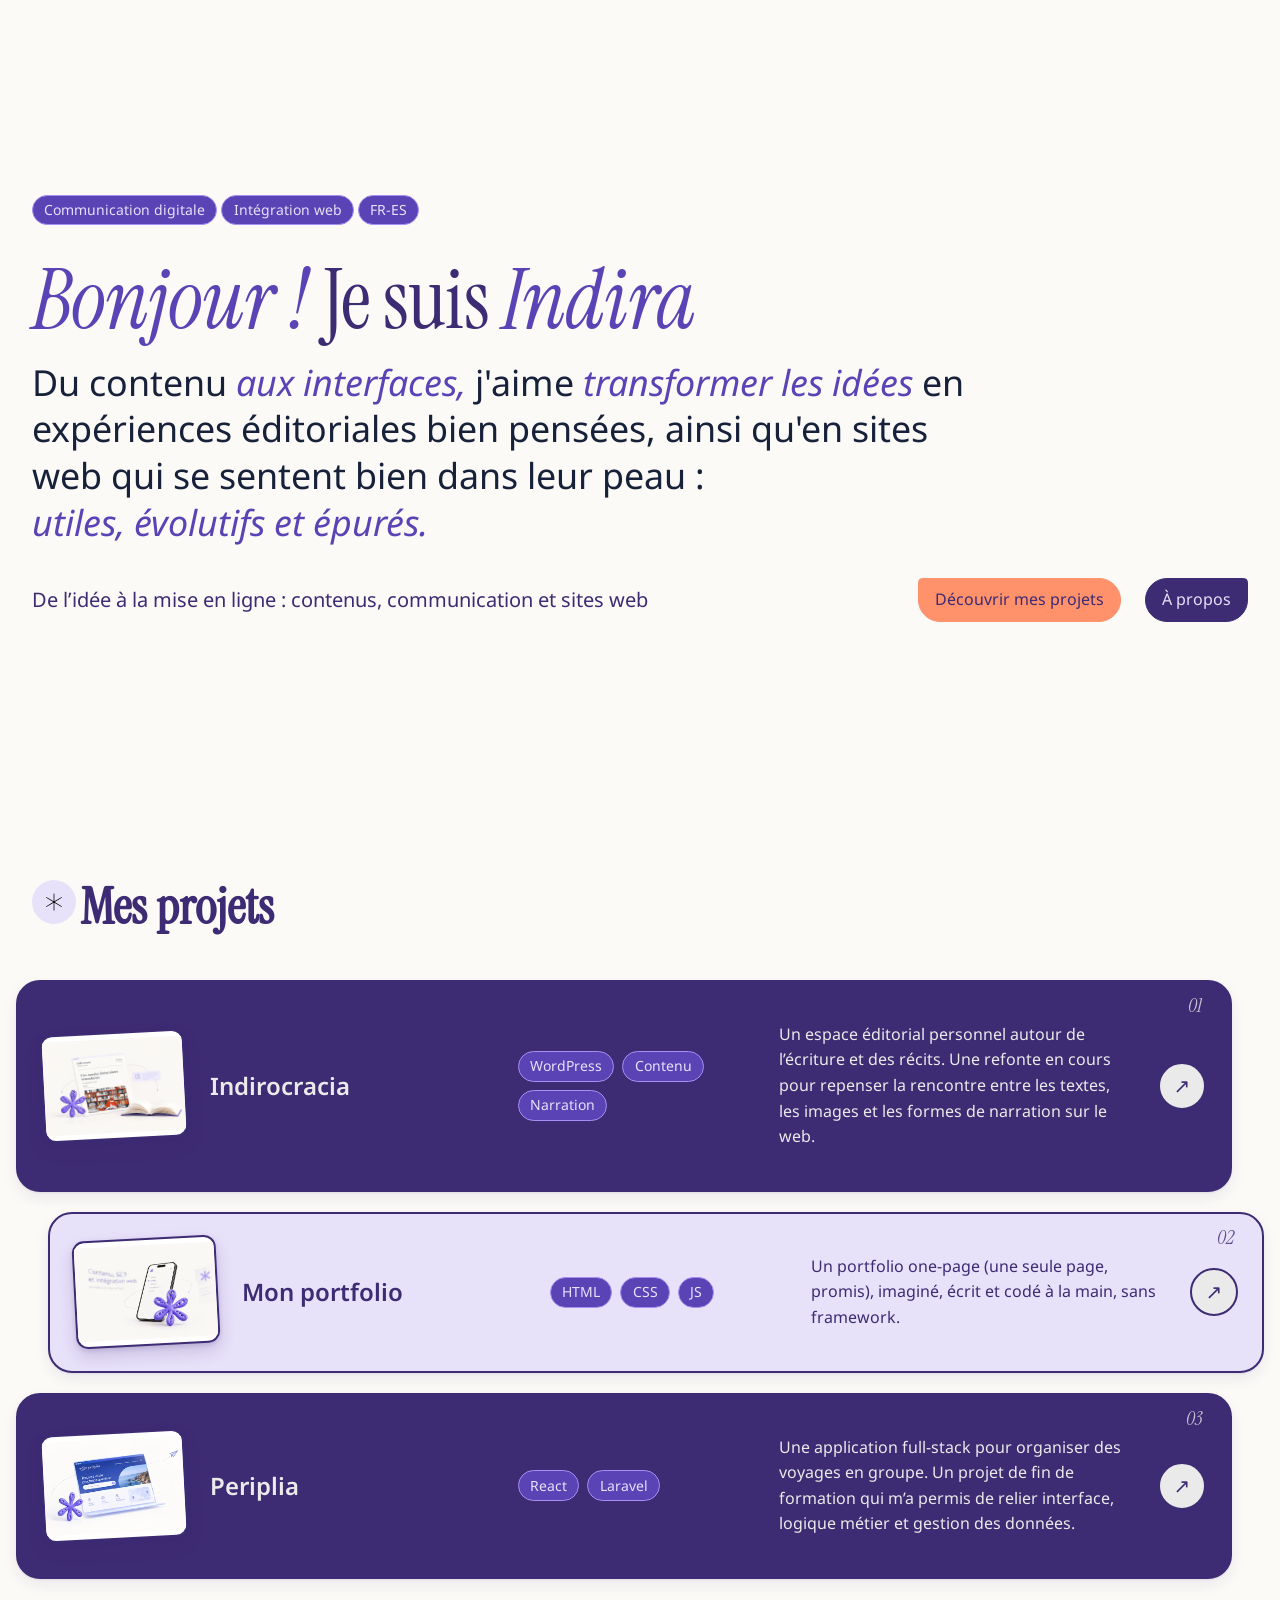
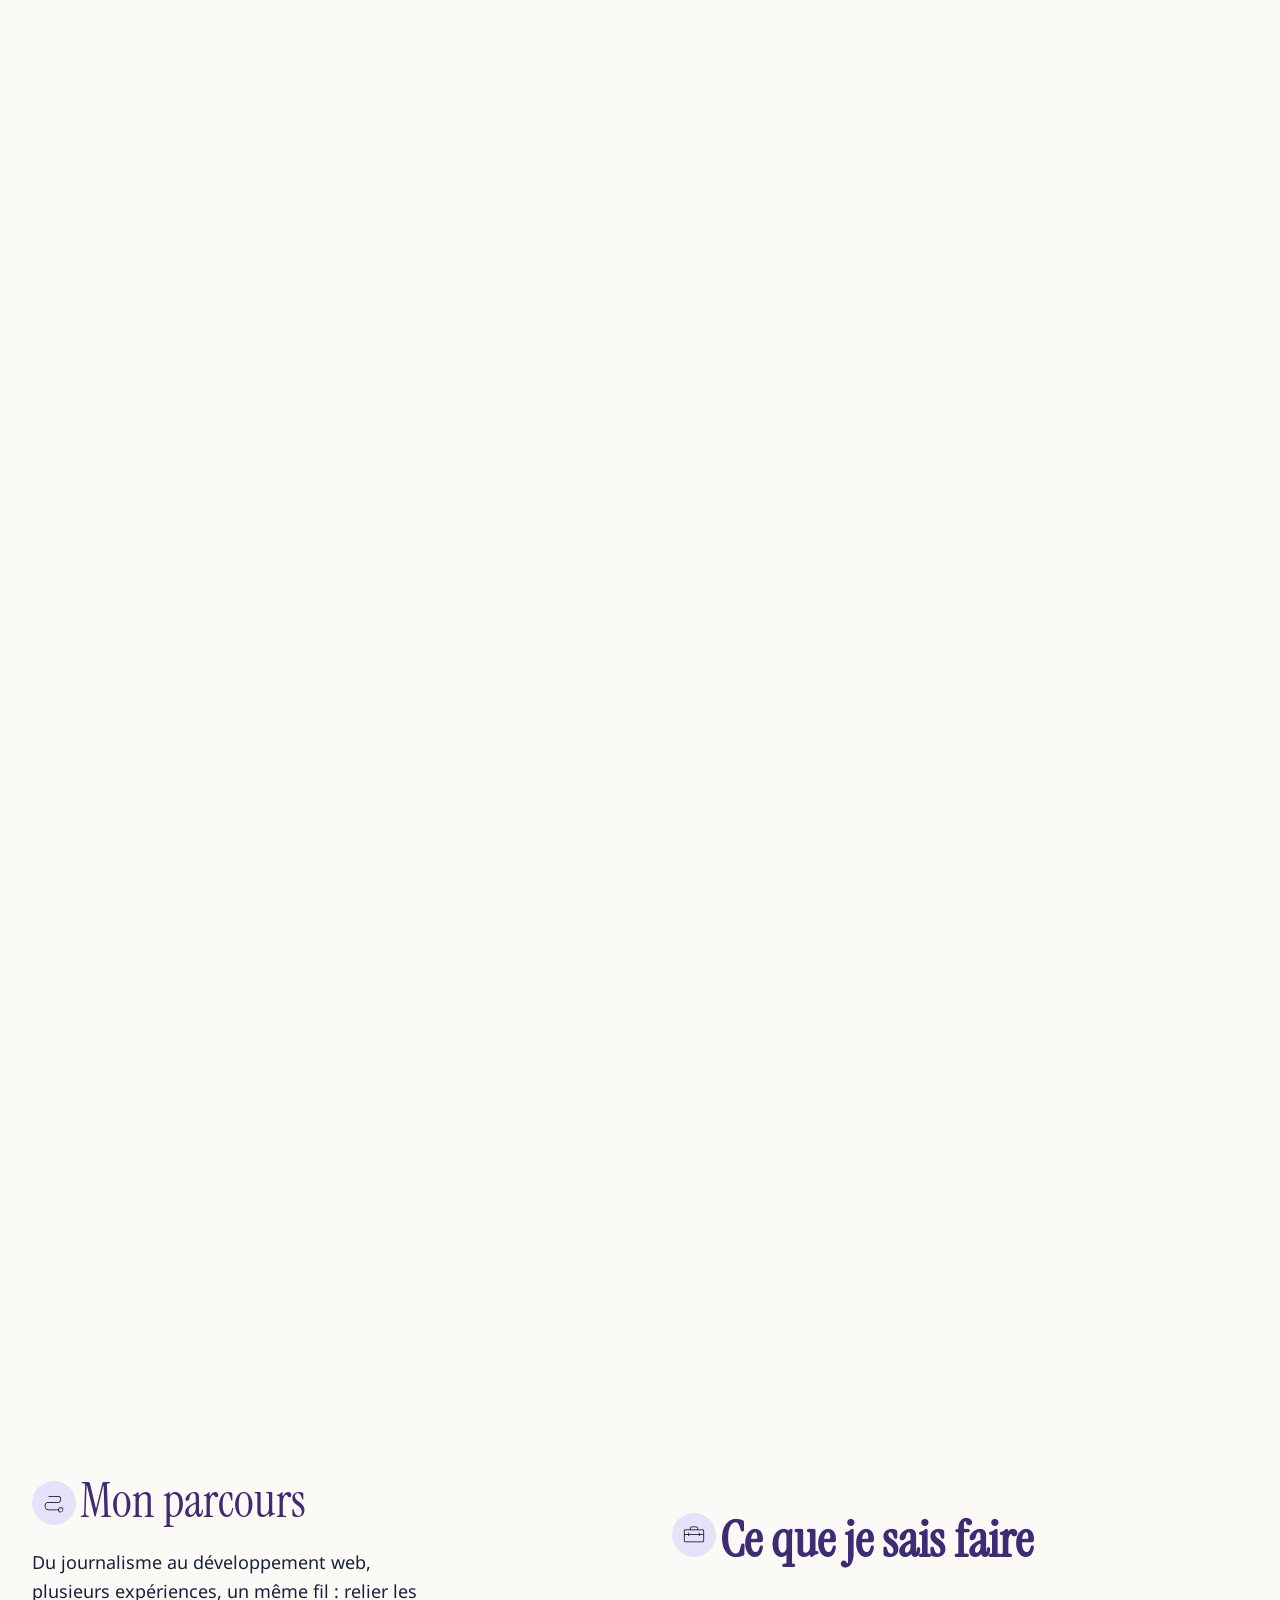
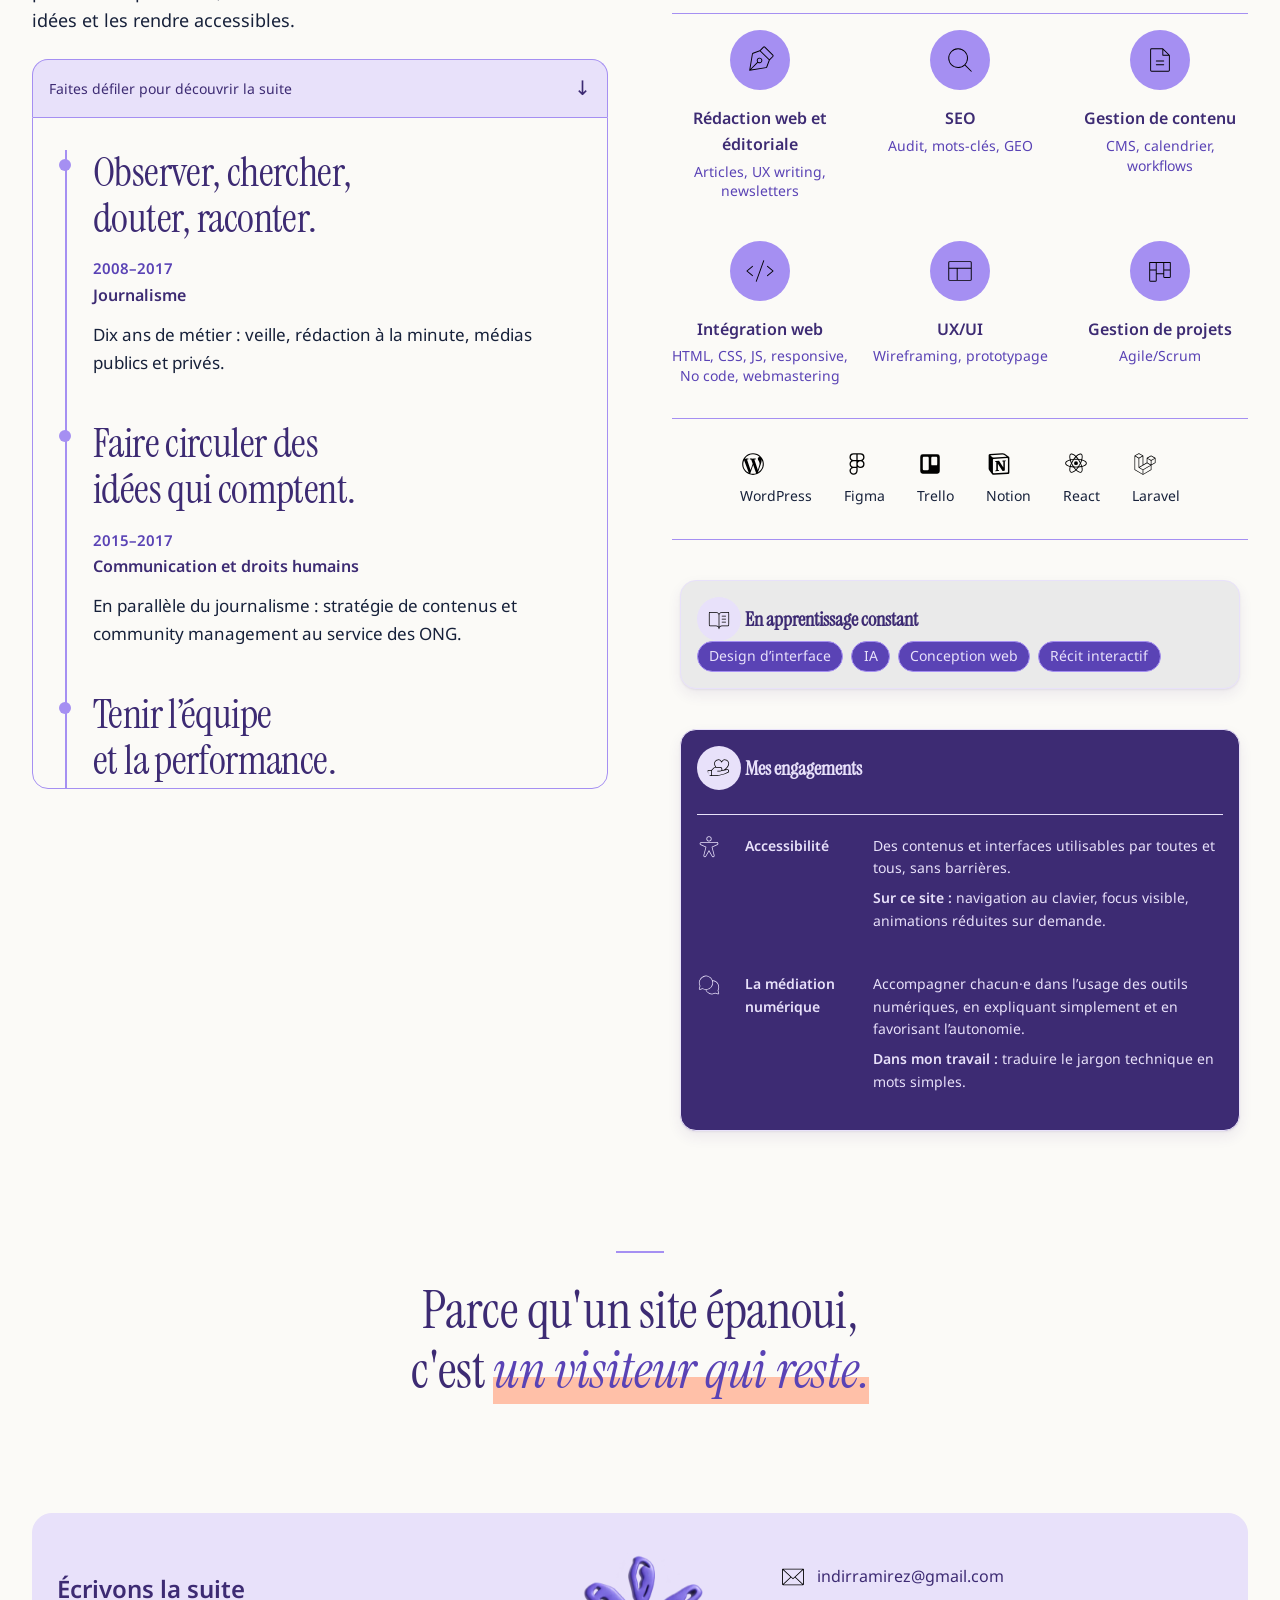
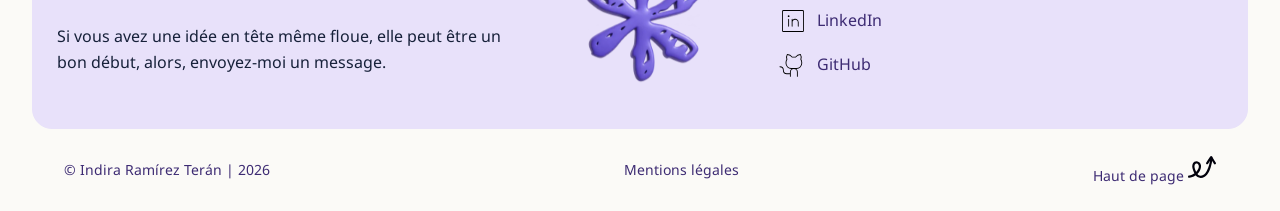
==== commit 9ff9feaa: "style: hero text and UX" ====
--- a/index.html
+++ b/index.html
@@ -121,8 +121,7 @@
             <span class="relief">Indira</span></span
           ><span class="hero__rest">
             Du contenu <span class="relief">aux interfaces,</span> j'aime
-            <span class="relief">les idees</span> qui prennent vie. De sites web
-            qui se sentent bien dans leur peau&nbsp;: <br />
+            <span class="relief">transformer les idées</span> en expériences éditoriales bien pensées, ainsi qu'en sites web qui se sentent bien dans leur peau&nbsp;: <br />
             <span class="relief">utiles, évolutifs et épurés.</span></span
           >
         </h1>
--- a/css/style.css
+++ b/css/style.css
@@ -174,7 +174,7 @@
   transform: translateY(-100%);
 }
 html {
-  scroll-padding-top: 6rem;
+  scroll-padding-top: 4rem;
 }
 
 @media (max-width: 55rem), (hover: none) {
@@ -252,7 +252,7 @@
 .hero__rest {
   display: block;
   line-height: 1.3;
-  max-width: 48rem;
+  max-width: 60rem;
   font-size: clamp(1.35rem, 2.8vw, 2.25rem);
 }
 .hero .tag {
@@ -263,7 +263,7 @@
   font-size: clamp(1.7rem, 4vw, 3rem);
   line-height: 1.2;
   font-weight: 400;
-  max-width: 64rem;
+  max-width: 60rem;
   margin-block: 2rem;
 }
 
@@ -277,11 +277,11 @@
 }
 
 .hero {
-  padding-block: clamp(2.5rem, 7vw, 6rem) 1.5rem;
+  padding-block: clamp(2.5rem, 7vw, 6rem);
 }
 
 .hero__subtitle {
-  font-size: 1rem;
+  font-size: 1.25rem;
   color: var(--violet-900);
   padding-bottom: 0;
   margin: 0;
@@ -292,7 +292,7 @@
   justify-content: space-between;
   align-items: center;
   gap: 1rem;
-  margin-bottom: 2rem;
+  margin-bottom: 1rem;
 }
 
 .btn-primary {
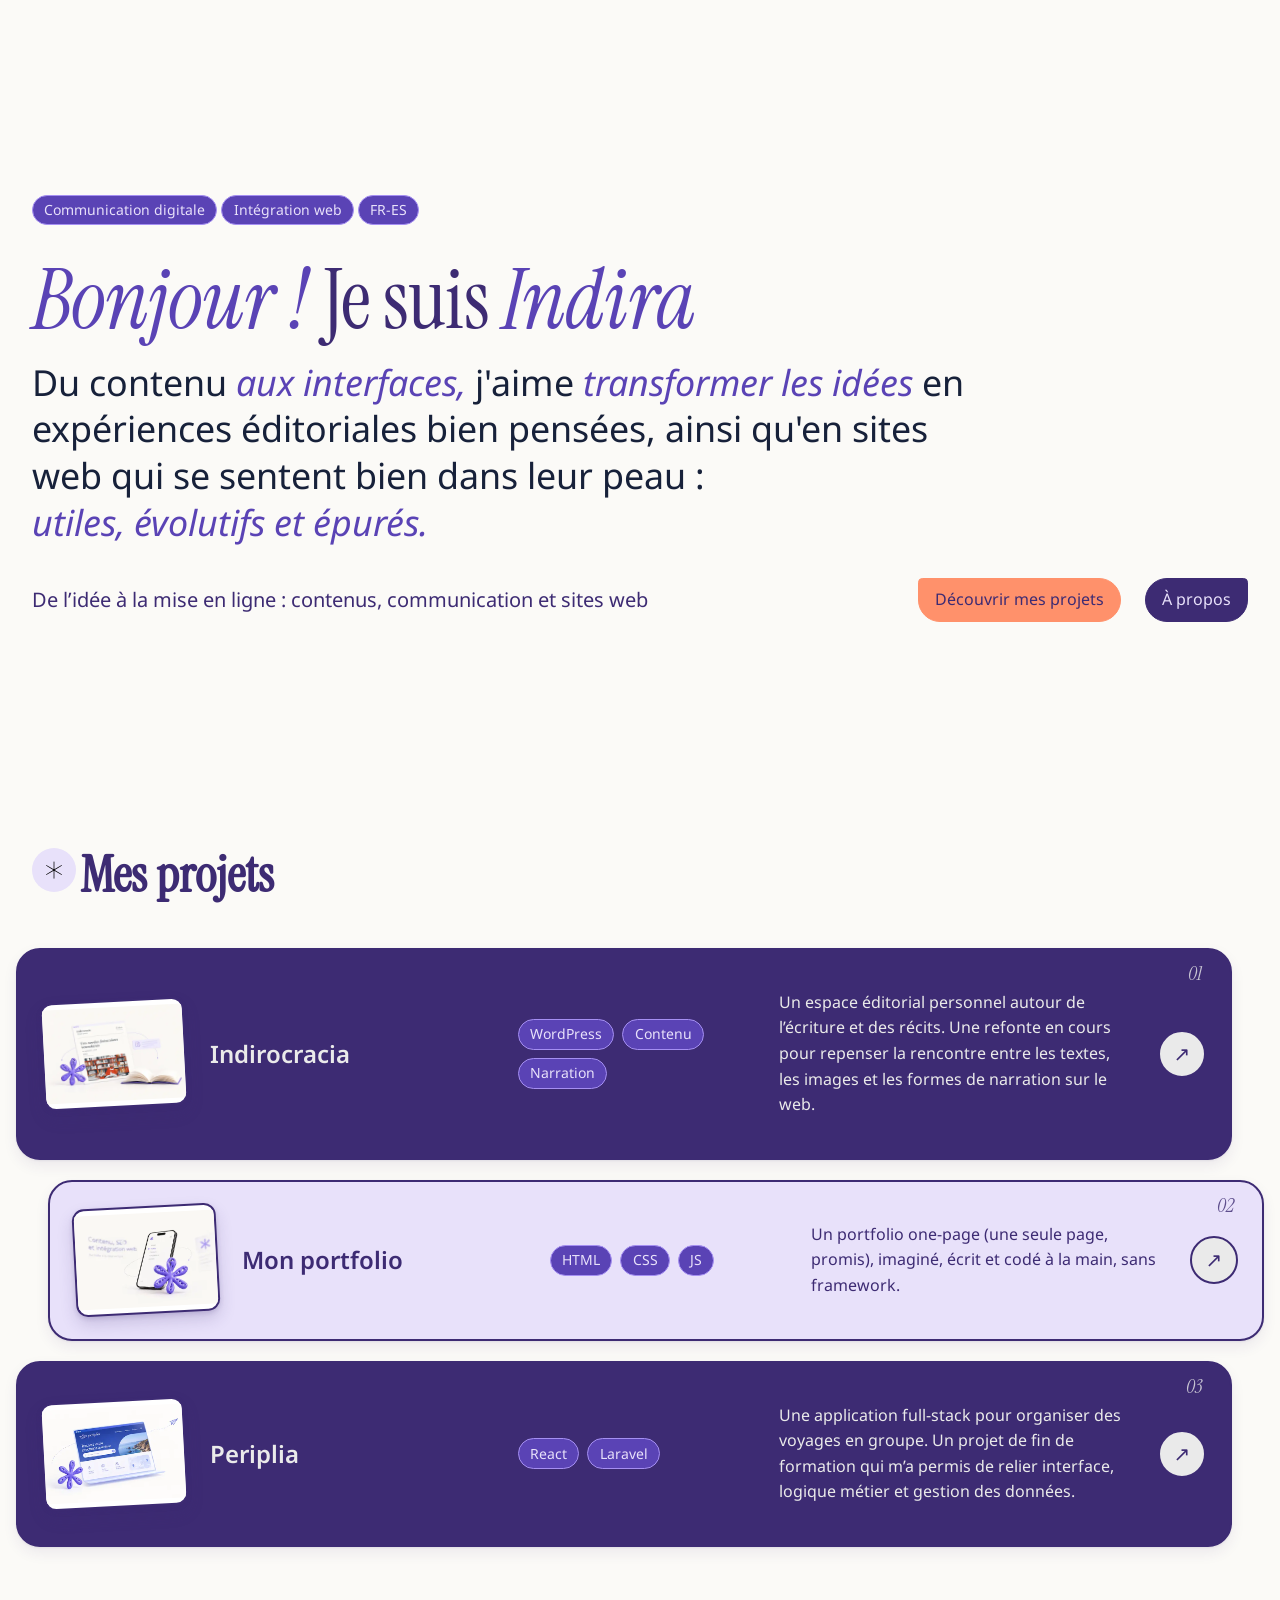
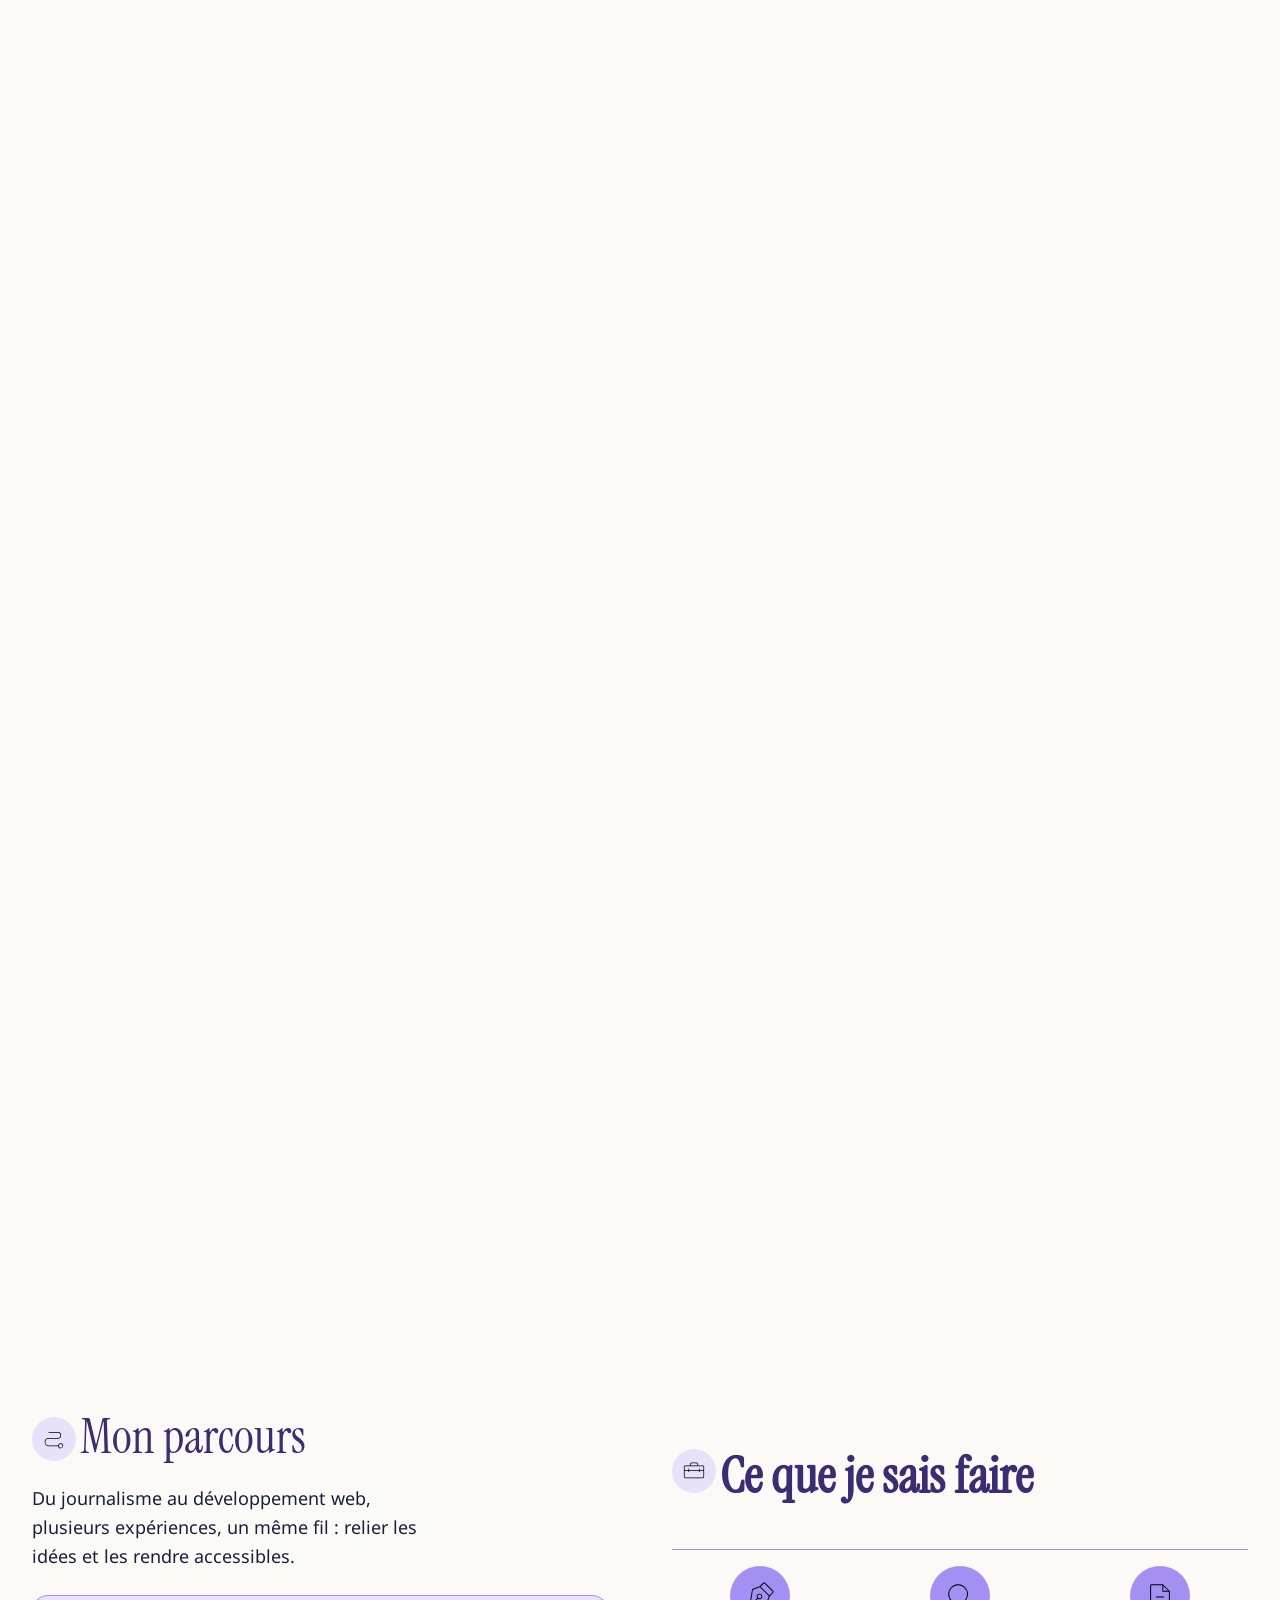
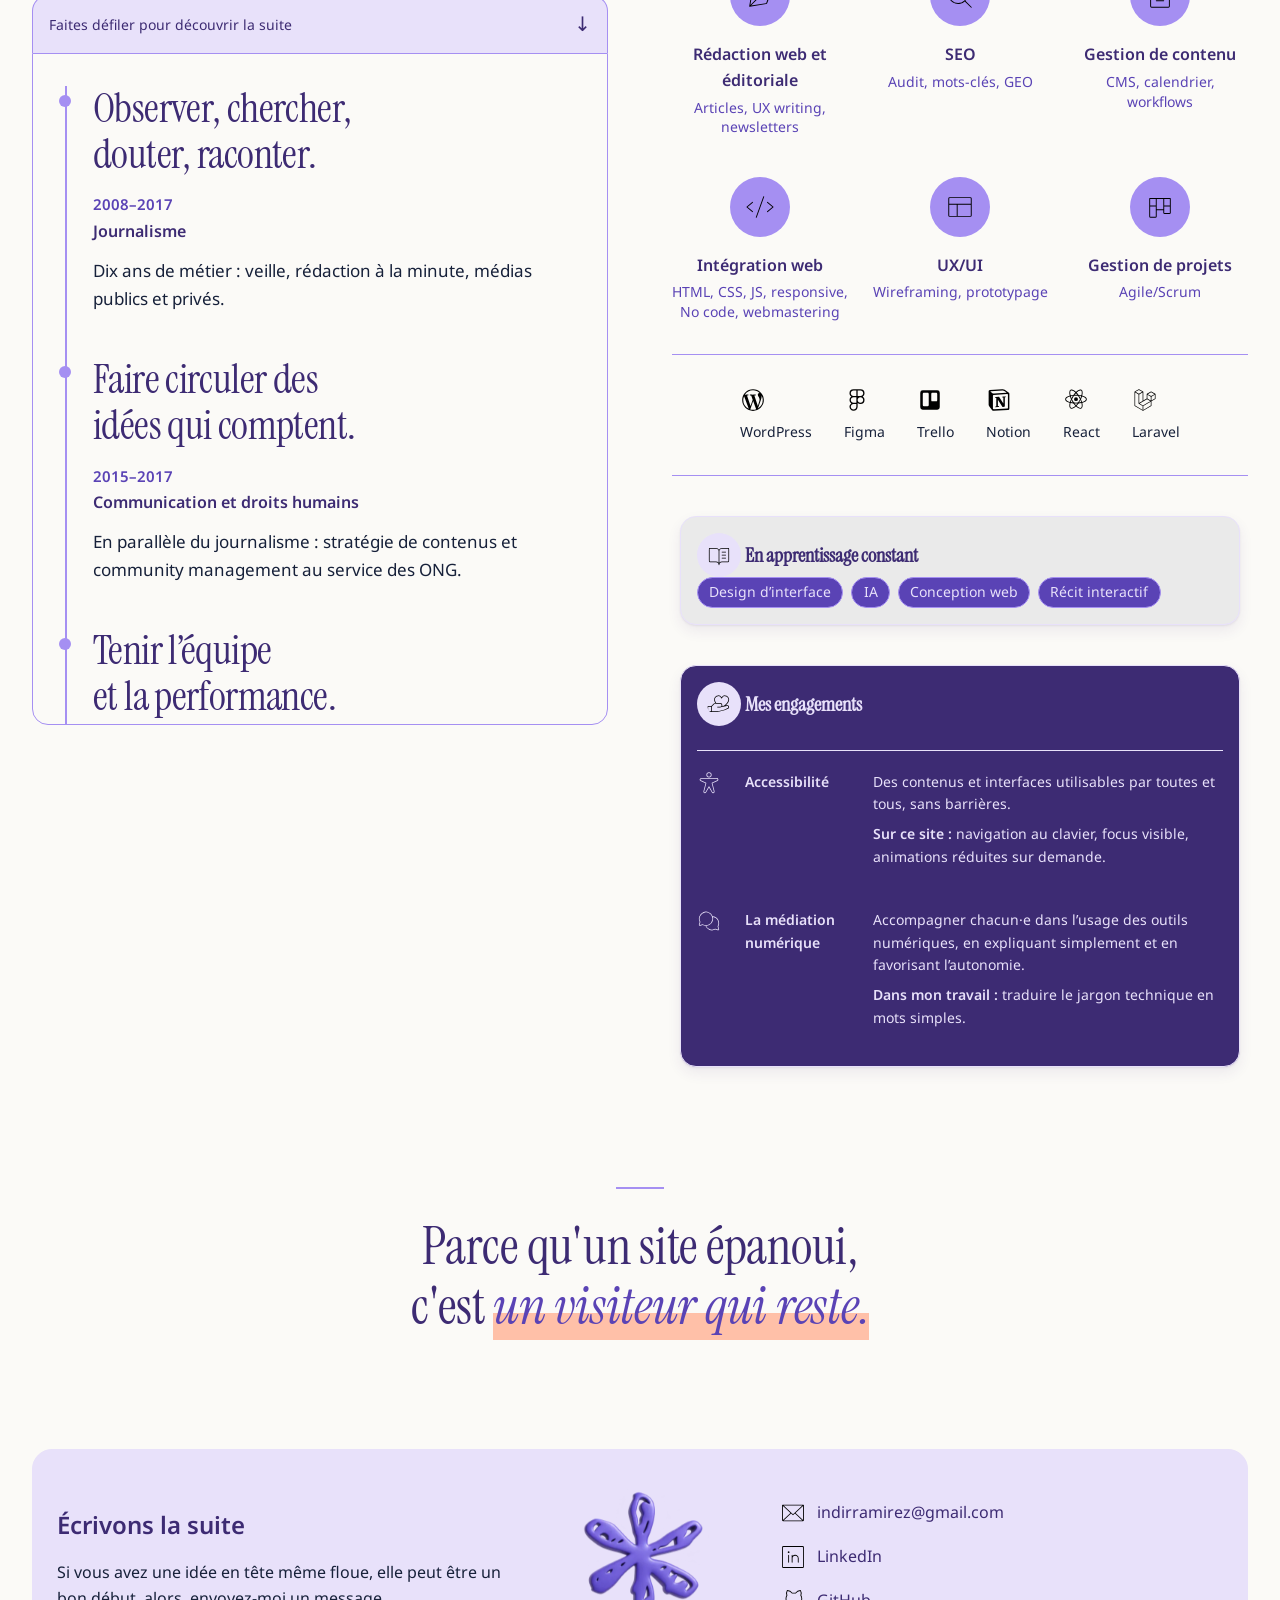
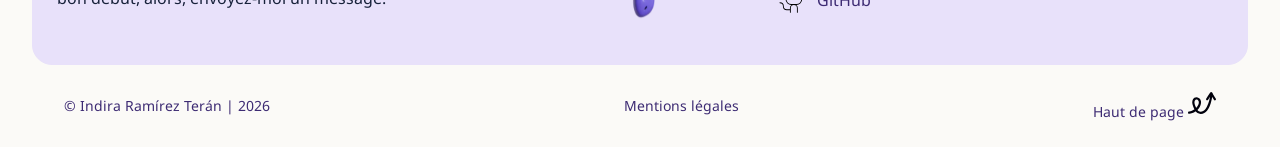
==== commit d1fa2250: "style:background photon in dark mode" ====
--- a/index.html
+++ b/index.html
@@ -1,49 +1,43 @@
 <!doctype html>
 <html lang="fr">
   <head>
-    <meta charset="UTF-8" />
-    <meta name="viewport" content="width=device-width, initial-scale=1.0" />
+    <meta charset="UTF-8">
+    <meta name="viewport" content="width=device-width, initial-scale=1.0">
     <meta
       name="description"
-      content="Indira Ramírez Terán, communication digitale et intégration web : contenus éditoriaux, SEO et sites accessibles, en français et espagnol."
-    />
-    <link rel="canonical" href="https://indiramirez.fr/" />
-    <meta property="og:type" content="website" />
-    <meta property="og:site_name" content="Indira Ramírez Terán" />
+      content="Indira Ramírez Terán, communication digitale et intégration web : contenus éditoriaux, SEO et sites accessibles, en français et espagnol.">
+    <link rel="canonical" href="https://indiramirez.fr/">
+    <meta property="og:type" content="website">
+    <meta property="og:site_name" content="Indira Ramírez Terán">
     <meta
       property="og:title"
-      content="Indira Ramírez Terán — Communication digitale et intégration web"
-    />
+      content="Indira Ramírez Terán — Communication digitale et intégration web">
     <meta
       property="og:description"
-      content="Communication digitale et intégration web, de l'idée à la mise en ligne"
-    />
-    <meta property="og:url" content="https://indiramirez.fr/" />
+      content="Communication digitale et intégration web, de l'idée à la mise en ligne">
+    <meta property="og:url" content="https://indiramirez.fr/">
     <title>
       Indira Ramírez Terán — Communication digitale et intégration web
     </title>
     <link rel="icon" href="assets/images/favicon.png" type="image/png" />
-    <link rel="stylesheet" href="css/style.css" />
+    <link rel="stylesheet" href="css/style.css">
     <link
       rel="preload"
       href="assets/font/instrument-serif/instrument-serif-latin-regular.woff2"
       as="font"
       type="font/woff2"
-      crossorigin
-    />
+      crossorigin>
     <meta
       property="og:image"
-      content="https://indiramirez.fr/assets/images/og-image.png"
-    />
-    <meta property="og:image:width" content="1200" />
-    <meta property="og:image:height" content="630" />
-    <meta name="twitter:card" content="summary_large_image" />
-    <meta property="og:locale" content="fr_FR" />
+      content="https://indiramirez.fr/assets/images/og-image.png">
+    <meta property="og:image:width" content="1200">
+    <meta property="og:image:height" content="630">
+    <meta name="twitter:card" content="summary_large_image">
+    <meta property="og:locale" content="fr_FR">
     <meta
       name="twitter:title"
-      content="Indira Ramírez Terán — Communication digitale et intégration web"
-    />
-    <meta name="color-scheme" content="light dark" />
+      content="Indira Ramírez Terán — Communication digitale et intégration web">
+    <meta name="color-scheme" content="light dark">
     <script type="application/ld+json">
       {
         "@context": "https://schema.org",
@@ -80,8 +74,7 @@
           src="assets/images/photoprofil.webp"
           alt=""
           width="48"
-          height="48"
-        />
+          height="48">
         <span class="site-header__brand">Indira Ramírez Terán</span></a
       >
       <nav class="main-nav" aria-label="Navigation principale">
@@ -114,16 +107,17 @@
       <section class="hero">
         <span class="tag">Communication digitale</span>
         <span class="tag">Intégration web</span>
-        <span class="tag" aria-label="Français et espagnol">FR-ES</span>
+        <span class="tag" aria-label="">FR-ES</span>
         <h1 class="hero__title">
           <span class="hero__name"
             ><span class="relief">Bonjour&nbsp;!</span> Je suis
             <span class="relief">Indira</span></span
           ><span class="hero__rest">
             Du contenu <span class="relief">aux interfaces,</span> j'aime
-            <span class="relief">transformer les idées</span> en expériences éditoriales bien pensées, ainsi qu'en sites web qui se sentent bien dans leur peau&nbsp;: <br />
-            <span class="relief">utiles, évolutifs et épurés.</span></span
-          >
+            <span class="relief">transformer les idées</span> en expériences
+            éditoriales bien pensées, ainsi qu'en sites web qui se sentent bien
+            dans leur peau&nbsp;: <br>
+            <span class="relief">utiles, évolutifs et épurés.</span>
         </h1>
         <div class="hero__intro">
           <div class="hero__texts">
@@ -140,7 +134,7 @@
       </section>
       <section id="projects" class="projects">
         <div class="section-heading">
-          <img class="icon" src="assets/icons/asterisk-thin.svg" alt="" />
+          <img class="icon" src="assets/icons/asterisk-thin.svg" alt="">
           <h2 class="project-title">Mes projets</h2>
         </div>
         <ol class="project-list">
@@ -210,8 +204,7 @@
               alt="Projet fullstack : Periplia, gestion de voyages en groupe"
               width="320"
               height="240"
-              loading="lazy"
-            />
+              loading="lazy">
             <h3 class="project-row__title">Periplia</h3>
             <div class="tag-list">
               <span class="tag">React</span><span class="tag">Laravel</span>
@@ -465,7 +458,9 @@
                 <img src="assets/icons/code-thin.svg" alt="" />
               </div>
               <h3>Intégration web</h3>
-              <p class="skill__desc">HTML, CSS, JS, responsive, No code, webmastering</p>
+              <p class="skill__desc">
+                HTML, CSS, JS, responsive, No code, webmastering
+              </p>
             </div>
 
             <div class="skill">
--- a/css/style.css
+++ b/css/style.css
@@ -321,7 +321,7 @@
 }
 /*SECTION PROJETS*/
 .projects {
-  margin-top: 6rem;
+  margin-top: 4rem;
 }
 .project-list {
   margin: 0;
@@ -474,7 +474,7 @@
 
 /*SECTION A PROPOS*/
 .about {
-  margin-top: 6rem;
+  margin-top: 4rem;
   height: 150vh;
   position: relative;
 }
@@ -535,9 +535,7 @@
   opacity: 0;
   will-change: transform, opacity;
 }
-
-/* Petits écrans (ou fenêtres très basses) : plus de bloc épinglé.
-   La section s'écoule normalement et tout reste lisible. */
+/* Petits écrans*/
 @media (max-width: 768px), (max-height: 560px) {
   .about {
     height: auto;
@@ -548,7 +546,6 @@
     padding: 0;
   }
 }
-
 @media (max-width: 768px) {
   .about__sticky {
     flex-direction: column;
@@ -568,8 +565,6 @@
   }
 }
 /* SECTION PARCOURS */
-
-/*Parcours*/
 
 .timeline {
   position: relative;
@@ -1634,20 +1629,16 @@
   font-size: 1rem;
   line-height: 1.5;
 }
-
 .resume--editorial .timeline__date {
   font-size: 0.9375rem;
   font-weight: 600;
   color: var(--violet-700);
 }
-
 .resume--editorial .timeline__role {
   font-size: 1rem;
   font-weight: 600;
   color: var(--violet-900);
 }
-
-/* Description */
 .resume--editorial .timeline__description {
   max-width: 45ch;
   margin: 0;
@@ -1655,7 +1646,6 @@
   font-size: 1.0625rem;
   line-height: 1.65;
 }
-
 /* MODE SOMBRE */
 [data-theme="dark"] .resume__scroll-hint {
   background: var(--surface);
@@ -1667,7 +1657,6 @@
   border-color: var(--line);
   scrollbar-color: var(--accent) var(--surface);
 }
-
 [data-theme="dark"] .resume__viewport:focus-visible {
   outline-color: var(--accent);
 }
@@ -1680,9 +1669,6 @@
 [data-theme="dark"] .resume--editorial .timeline__date {
   color: var(--accent);
 }
-
-/* MOBILE ET FENÊTRES BASSES :
-   retour au défilement normal de la page */
 @media (max-width: 55rem), (max-height: 560px) {
   .resume__scroll-hint {
     display: none;
@@ -1707,8 +1693,6 @@
   }
 }
 
-/* IMPRESSION :
-   toutes les étapes restent imprimables */
 @media print {
   .resume__scroll-hint {
     display: none;
@@ -1724,13 +1708,6 @@
     break-inside: avoid;
   }
 }
-/* =========================================
-   PARCOURS ÉDITORIAL + COMPÉTENCES
-   Deux colonnes sur ordinateur
-   Défilement uniquement dans le parcours
-   ========================================= */
-
-/* Même partage horizontal qu'au départ */
 .resume-layout {
   display: grid;
   grid-template-columns: repeat(2, minmax(0, 1fr));
@@ -1738,8 +1715,6 @@
   align-items: start;
   margin-top: 2rem;
 }
-
-/* Évite qu'un contenu élargisse sa colonne */
 .resume-layout > .resume,
 .resume-layout > .skills {
   min-width: 0;
@@ -1751,7 +1726,6 @@
 }
 
 /* TITRE ET INTRODUCTION */
-
 .resume--editorial .resume-title {
   margin-block: 1rem 1.25rem;
 
@@ -1768,9 +1742,7 @@
   font-size: 1.125rem;
   line-height: 1.6;
 }
-
 /* INDICATION DE DÉFILEMENT */
-
 .resume__scroll-hint {
   display: flex;
   justify-content: space-between;
@@ -1825,13 +1797,10 @@
   padding-left: 1.75rem;
 }
 
-/* Ligne toujours visible dans le conteneur */
 .resume--editorial .timeline::before {
   transform: scaleY(1);
   transition: none;
 }
-
-/* Les étapes restent lisibles sans attendre une animation */
 .resume--editorial .timeline__item {
   display: block;
   opacity: 1;
@@ -1863,8 +1832,6 @@
 
   color: var(--violet-900);
 }
-
-/* DATE ET ACTIVITÉ */
 
 .resume--editorial .timeline__meta {
   display: flex;
@@ -2019,6 +1986,10 @@
 }
 [data-theme="dark"] .about__media::before {
   background-color: var(--surface);
+    background-image: url("../assets/images/background_about.png");
+     background-position: center;
+  background-size: cover;
+  background-repeat: no-repeat;
   border-color: var(--line);
   outline: none;
   box-shadow: 0 12px 24px rgb(0 0 0 / 0.3);
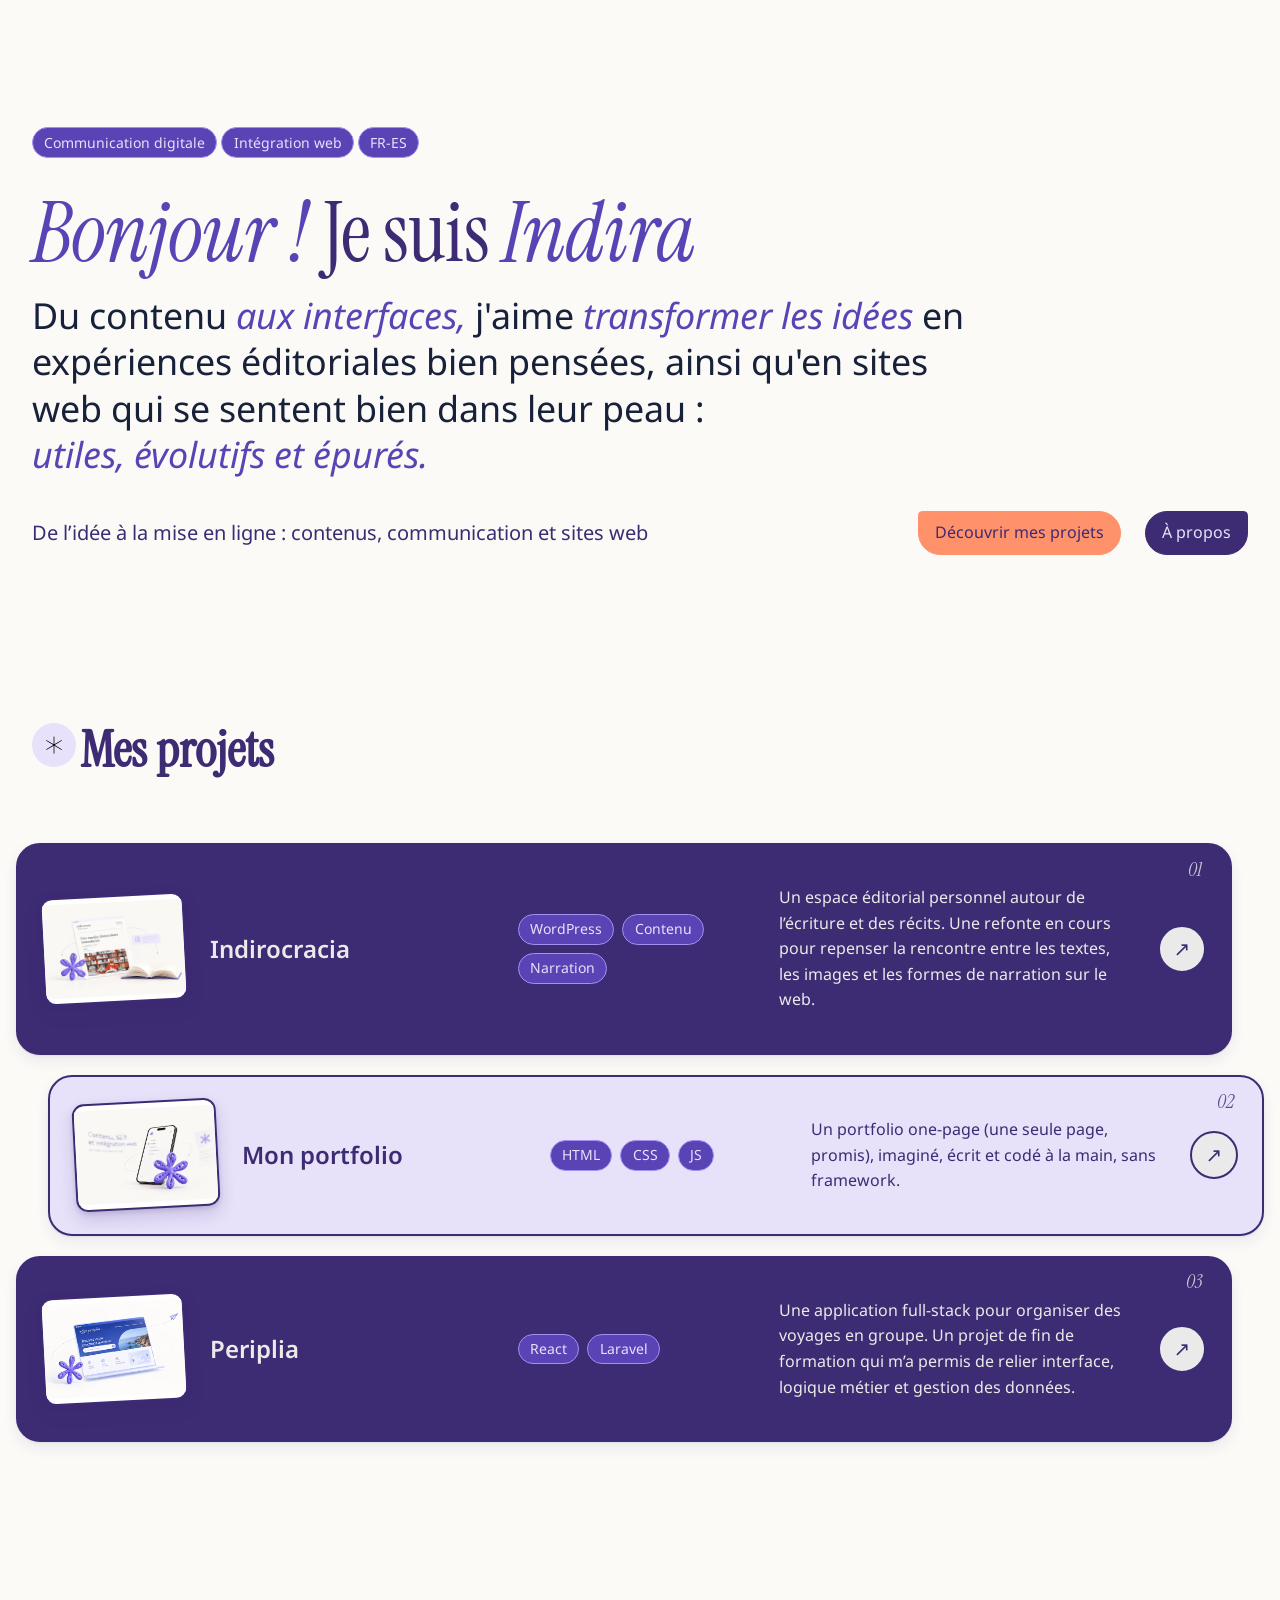
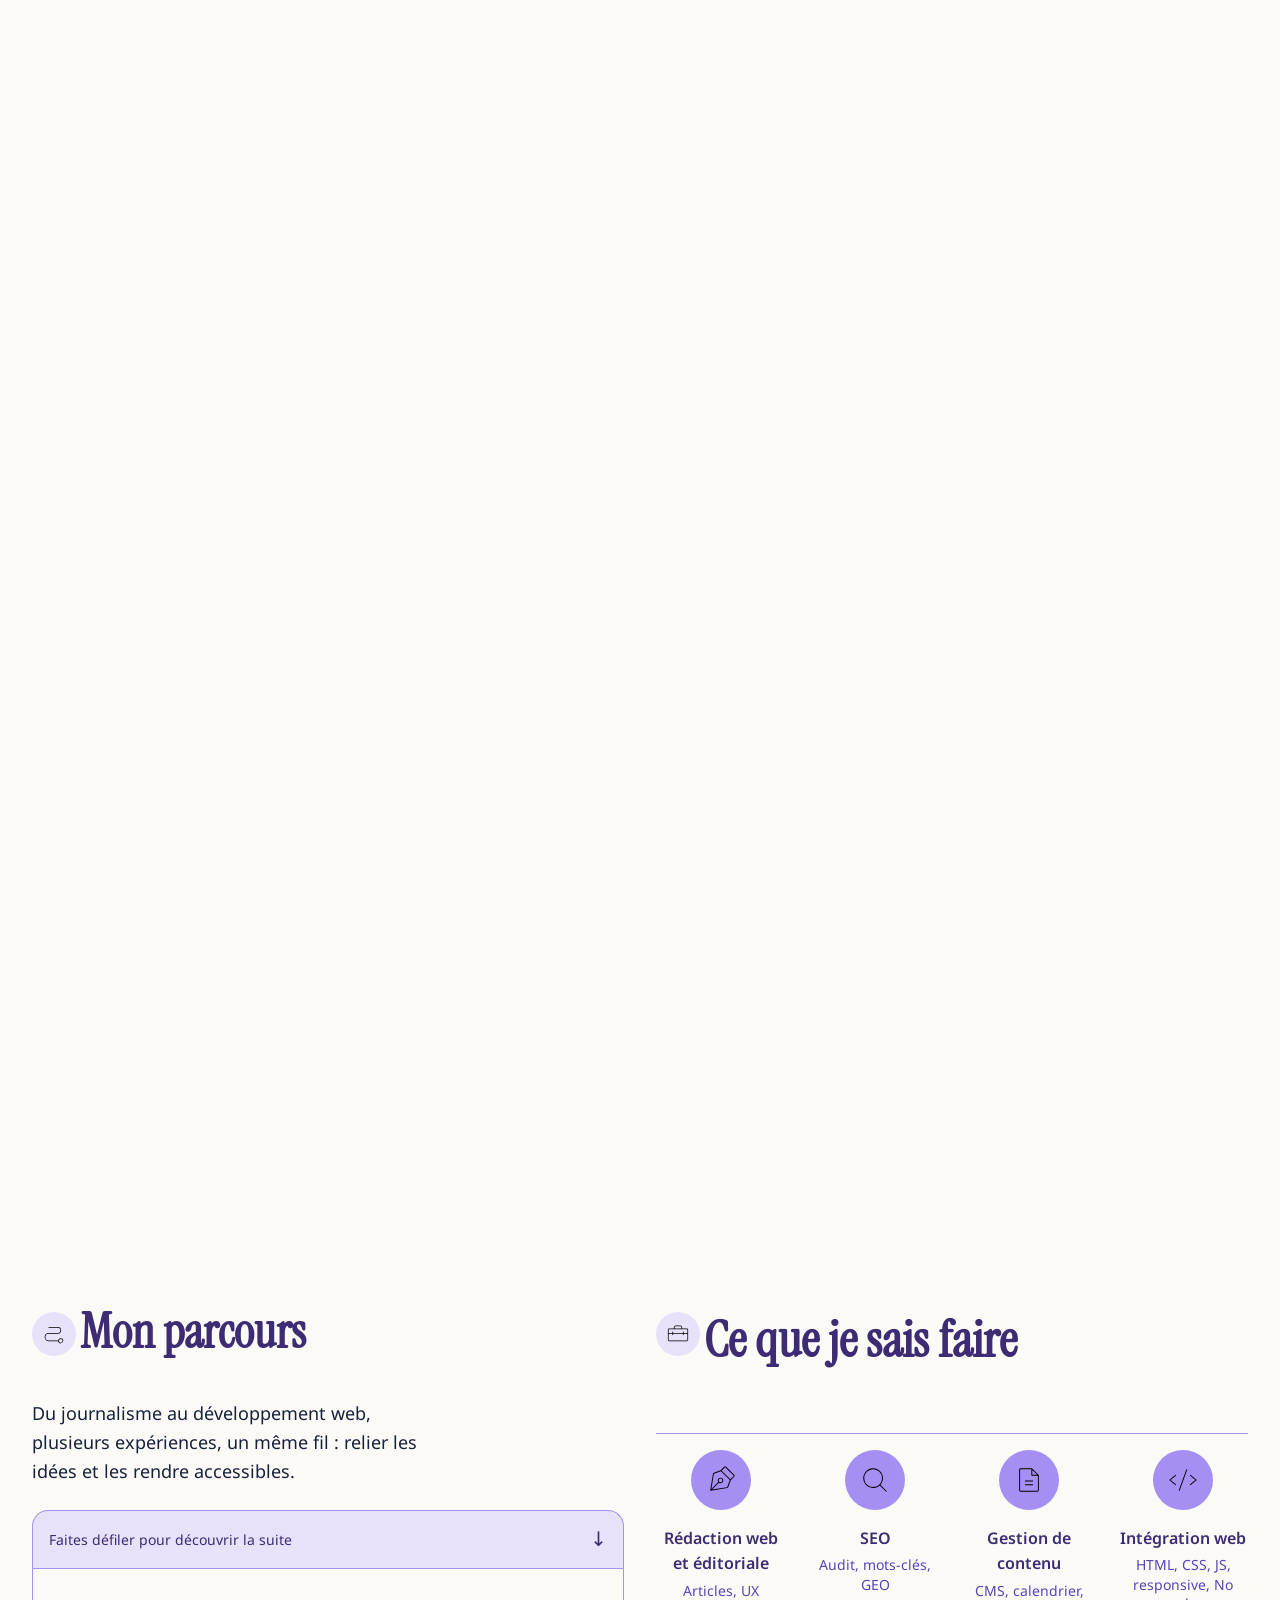
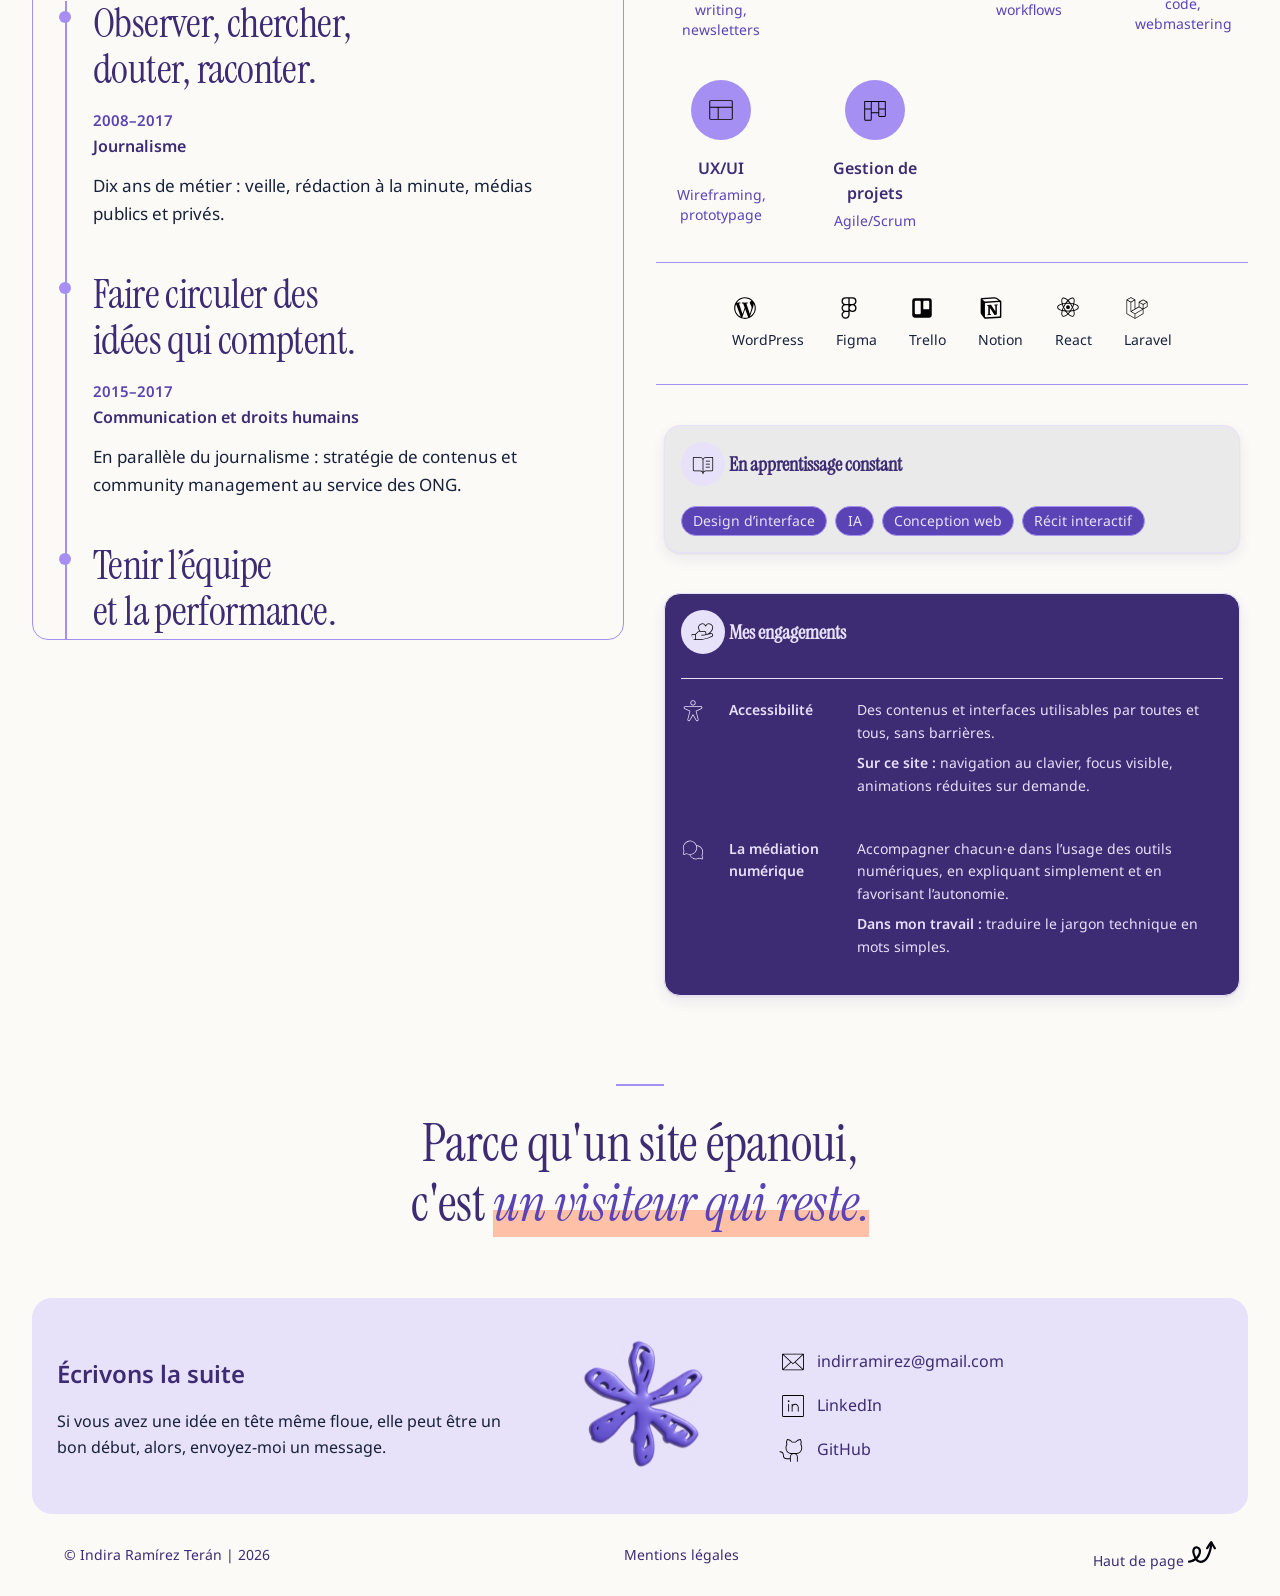
==== commit ecbe6d83: "style: hero parallax and acent color" ====
--- a/index.html
+++ b/index.html
@@ -105,6 +105,7 @@
     </header>
     <main>
       <section class="hero">
+        <img class="hero__deco" src="assets/images/logo3d.webp" alt="" width="150" height="150" aria-hidden="true">
         <span class="tag">Communication digitale</span>
         <span class="tag">Intégration web</span>
         <span class="tag" aria-label="">FR-ES</span>
--- a/css/style.css
+++ b/css/style.css
@@ -257,7 +257,7 @@
 }
 .hero .tag {
   display: inline-block;
-  margin-top: 1.5rem;
+  margin-top: 0.5rem;
 }
 .hero__title {
   font-size: clamp(1.7rem, 4vw, 3rem);
@@ -277,7 +277,10 @@
 }
 
 .hero {
-  padding-block: clamp(2.5rem, 7vw, 6rem);
+  padding-block: clamp(1rem, 3vw, 2.5rem) clamp(2rem, 5vw, 4rem);
+  position: relative;
+  isolation: isolate;
+  clip-path: inset(-100vh -100vw 0 -100vw);
 }
 
 .hero__subtitle {
@@ -321,7 +324,7 @@
 }
 /*SECTION PROJETS*/
 .projects {
-  margin-top: 4rem;
+  margin-top: 2rem;
 }
 .project-list {
   margin: 0;
@@ -474,7 +477,7 @@
 
 /*SECTION A PROPOS*/
 .about {
-  margin-top: 4rem;
+  margin-top: 2rem;
   height: 150vh;
   position: relative;
 }
@@ -505,7 +508,7 @@
 
 .about__accent {
   text-decoration: underline;
-  text-decoration-color: var(--violet-500);
+  text-decoration-color: var(--coral-500);
   text-decoration-thickness: 4px;
   text-underline-offset: 0.2em;
 }
@@ -520,6 +523,7 @@
 
 .about .tag {
   display: inline-block;
+  
 }
 
 .about__media img {
@@ -629,7 +633,7 @@
 }
 
 .timeline__item:hover::before {
-  background-color: var(--violet-900);
+  background-color: var(--coral-500);
   transform: scale(1.3);
 }
 
@@ -643,14 +647,8 @@
   color: var(--violet-700);
   font-size: 1rem;
 }
-
-.resume-layout {
-  display: grid;
-  grid-template-columns: repeat(auto-fit, minmax(20rem, 1fr));
-  gap: 4rem;
-  margin-top: 2rem;
-}
-
+.resume{margin-top: 2rem;}
+.skills{margin-top: 0;}
 .about__title,
 .project-title,
 .resume-title,
@@ -875,7 +873,7 @@
 
 /* BANDE DE CONVICTION (avant le contact) */
 .closing {
-  margin-top: 6rem;
+  margin-top: 4rem;
   padding: 1rem;
   text-align: center;
 }
@@ -914,7 +912,7 @@
   border: var(--violet-100) solid 1px;
   padding: 2rem 1.5rem;
   gap: 4rem;
-  margin-top: 6rem;
+  margin-top: 3rem;
 }
 .contact__title {
   font-size: 1.5rem;
@@ -1091,6 +1089,7 @@
 }
 
 .section-heading {
+  margin: 0 0 1.25rem;
   display: flex;
   align-items: center;
   gap: 0.25rem;
@@ -1487,14 +1486,12 @@
 
 /* =========================================
    PARCOURS ÉDITORIAL
-   Grandes phrases + défilement sur ordinateur
    ========================================= */
 
 /* Permet à la colonne de rester dans sa grille */
 .resume--editorial {
   min-width: 0;
 
-  /* Hauteur maximale du contenu défilant */
   --parcours-height: 42rem;
 }
 
@@ -1502,7 +1499,6 @@
 .resume--editorial .resume-title {
   font-family: "Instrument Serif", Georgia, serif;
   font-size: clamp(2rem, 4vw, 3rem);
-  font-weight: 400;
   line-height: 1.15;
   margin-block: 1rem 1.25rem;
 }
@@ -1606,14 +1602,10 @@
 /* Les grandes phrases */
 .resume--editorial .timeline__headline {
   margin: 0 0 1rem;
-
   font-family: "Instrument Serif", Georgia, serif;
   font-size: clamp(2rem, 3.2vw, 2.75rem);
-  font-weight: 400;
-
   line-height: 1.12;
   letter-spacing: -0.015em;
-
   color: var(--violet-900);
   text-wrap: balance;
 }
@@ -1711,7 +1703,7 @@
 .resume-layout {
   display: grid;
   grid-template-columns: repeat(2, minmax(0, 1fr));
-  gap: 4rem;
+  gap: 2rem;
   align-items: start;
   margin-top: 2rem;
 }
@@ -1731,7 +1723,6 @@
 
   font-family: "Instrument Serif", Georgia, serif;
   font-size: clamp(2rem, 4vw, 3rem);
-  font-weight: 400;
   line-height: 1.15;
 }
 
@@ -1821,11 +1812,9 @@
 
 .resume--editorial .timeline__headline {
   margin: 0 0 1rem;
-
   font-family: "Instrument Serif", Georgia, serif;
   font-size: clamp(2rem, 3.2vw, 2.75rem);
   font-weight: 400;
-
   line-height: 1.12;
   letter-spacing: -0.015em;
   text-wrap: balance;
@@ -2011,3 +2000,27 @@
     transition: none;
   }
 }
+
+.hero__deco {
+  position: absolute;
+  right: 10rem;
+  bottom: 0;
+  height: auto;
+  z-index: -1;
+  opacity: 0;
+  pointer-events: none;
+  will-change: transform, opacity;
+}
+
+@media (max-width: 55rem) {
+  .hero__deco {
+    width: 5rem;
+    right: -1rem;
+  }
+}
+
+@media (prefers-reduced-motion: reduce) {
+  .hero__deco {
+    display: none;
+  }
+}
